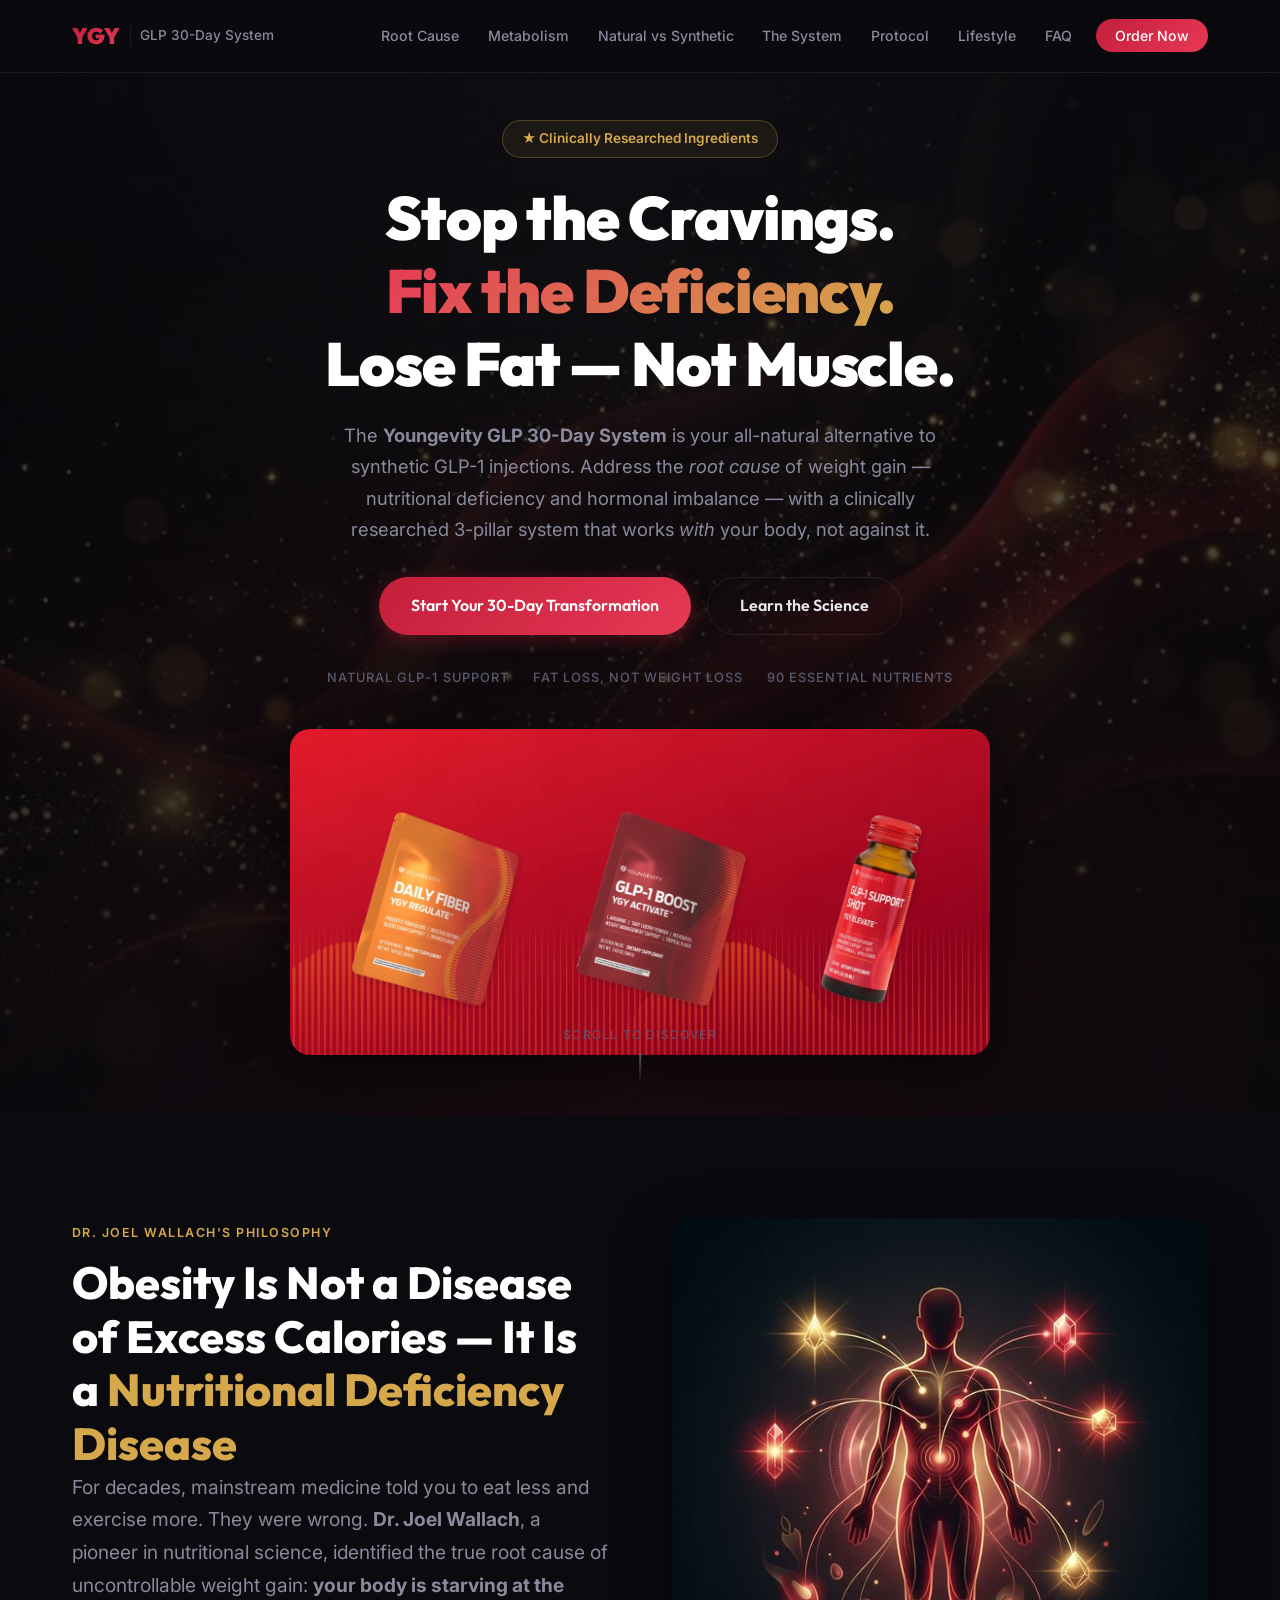
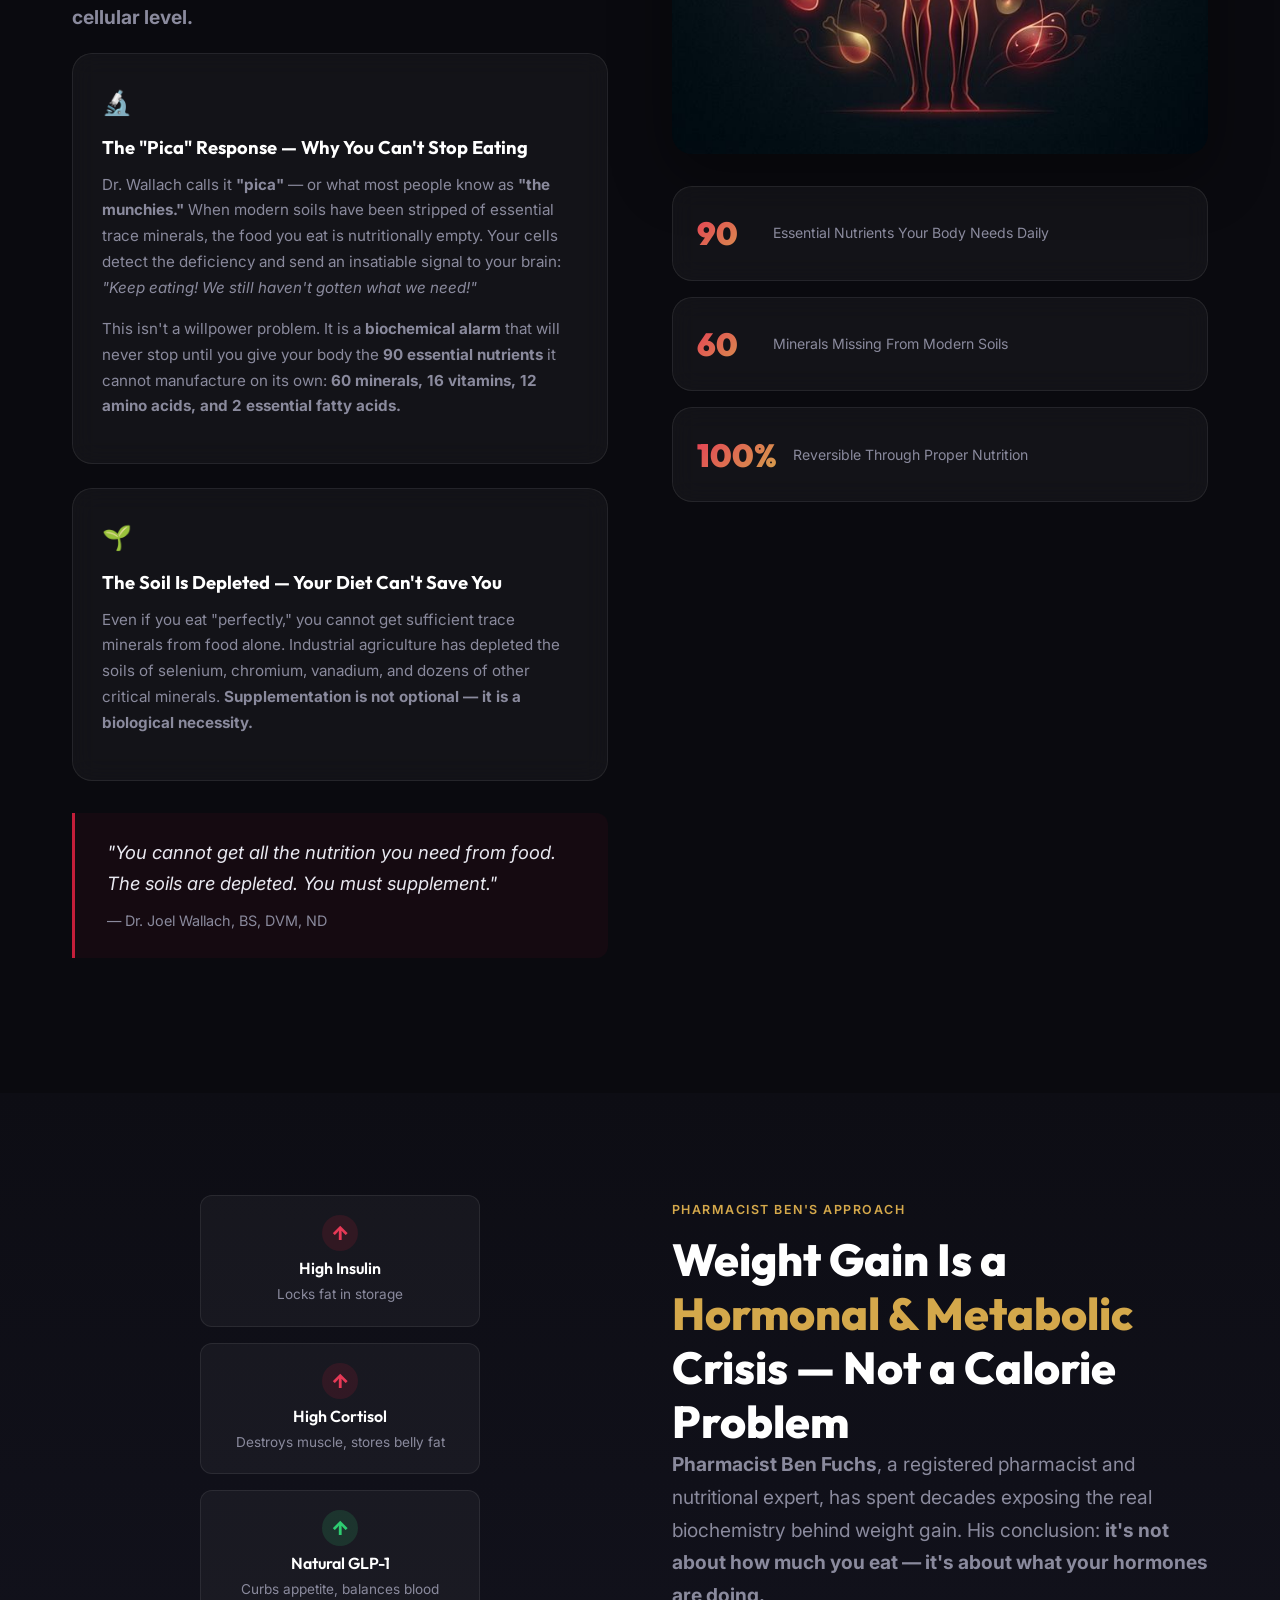
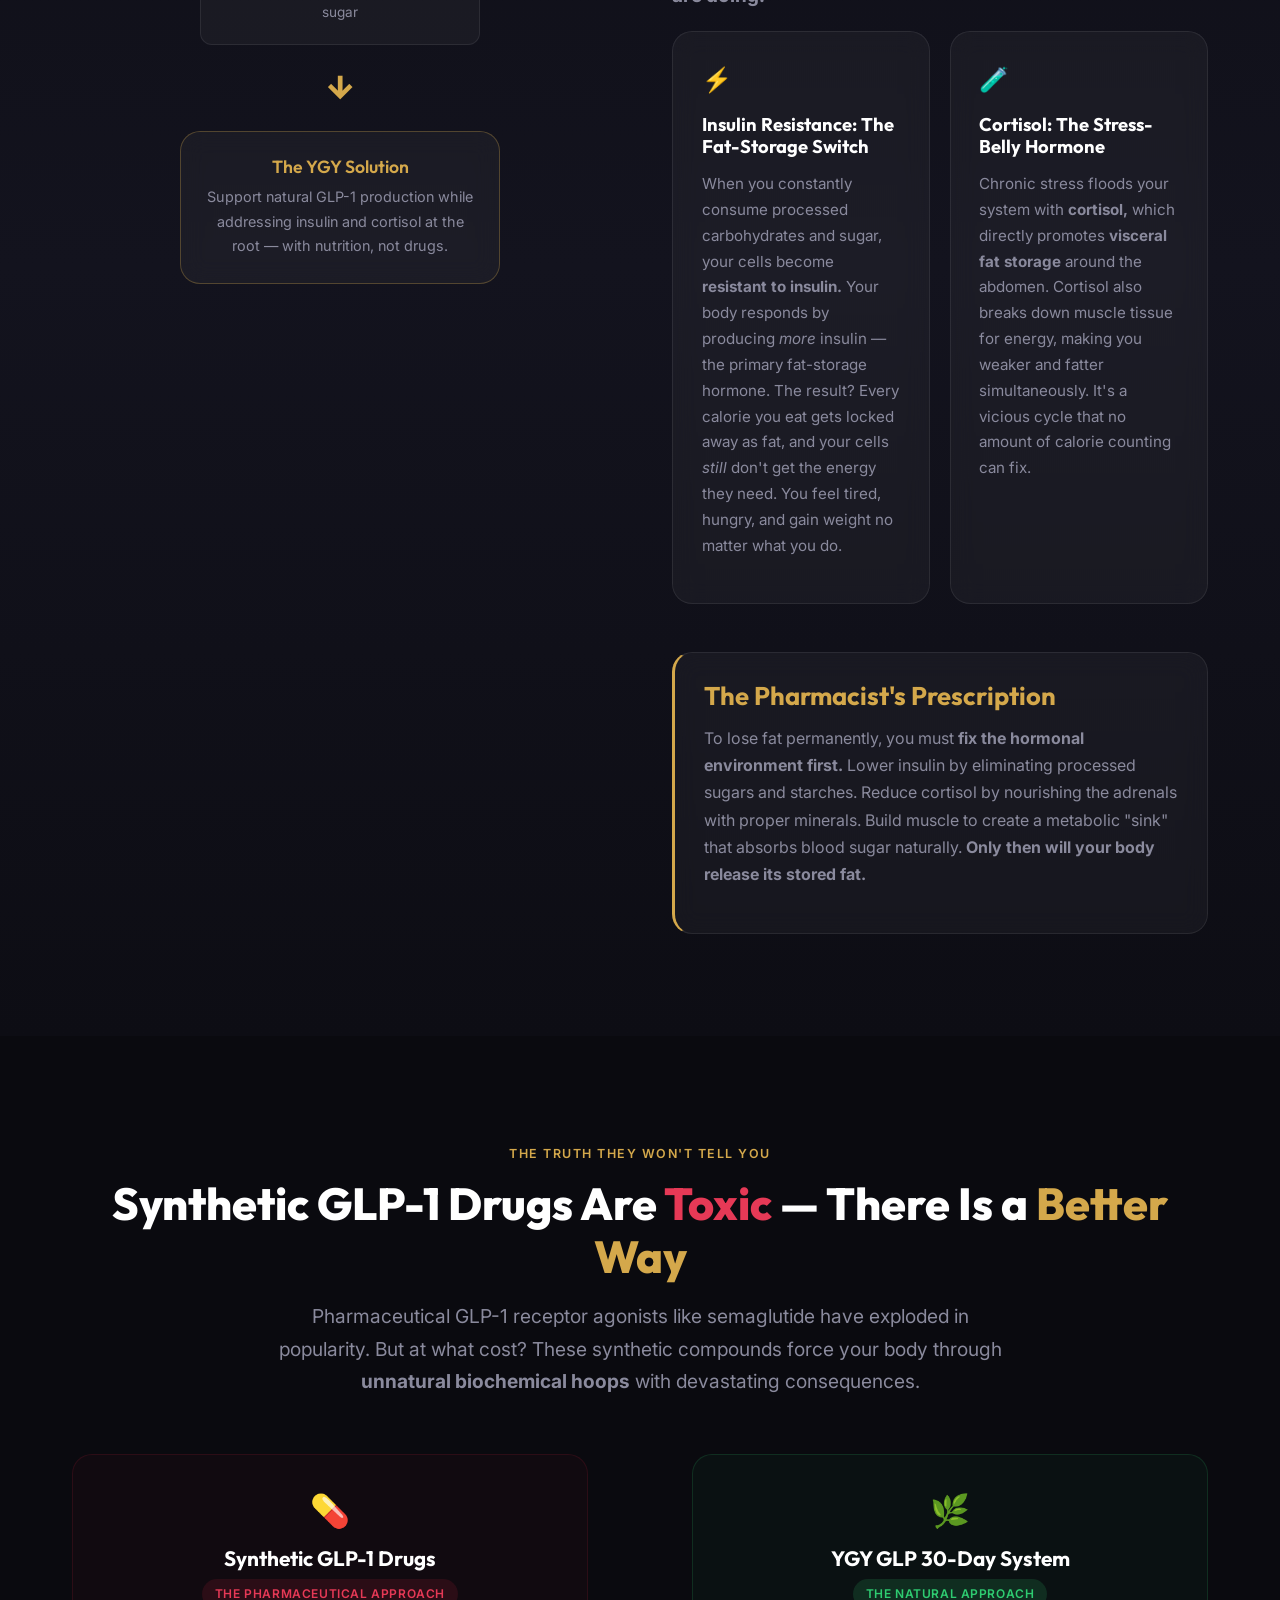
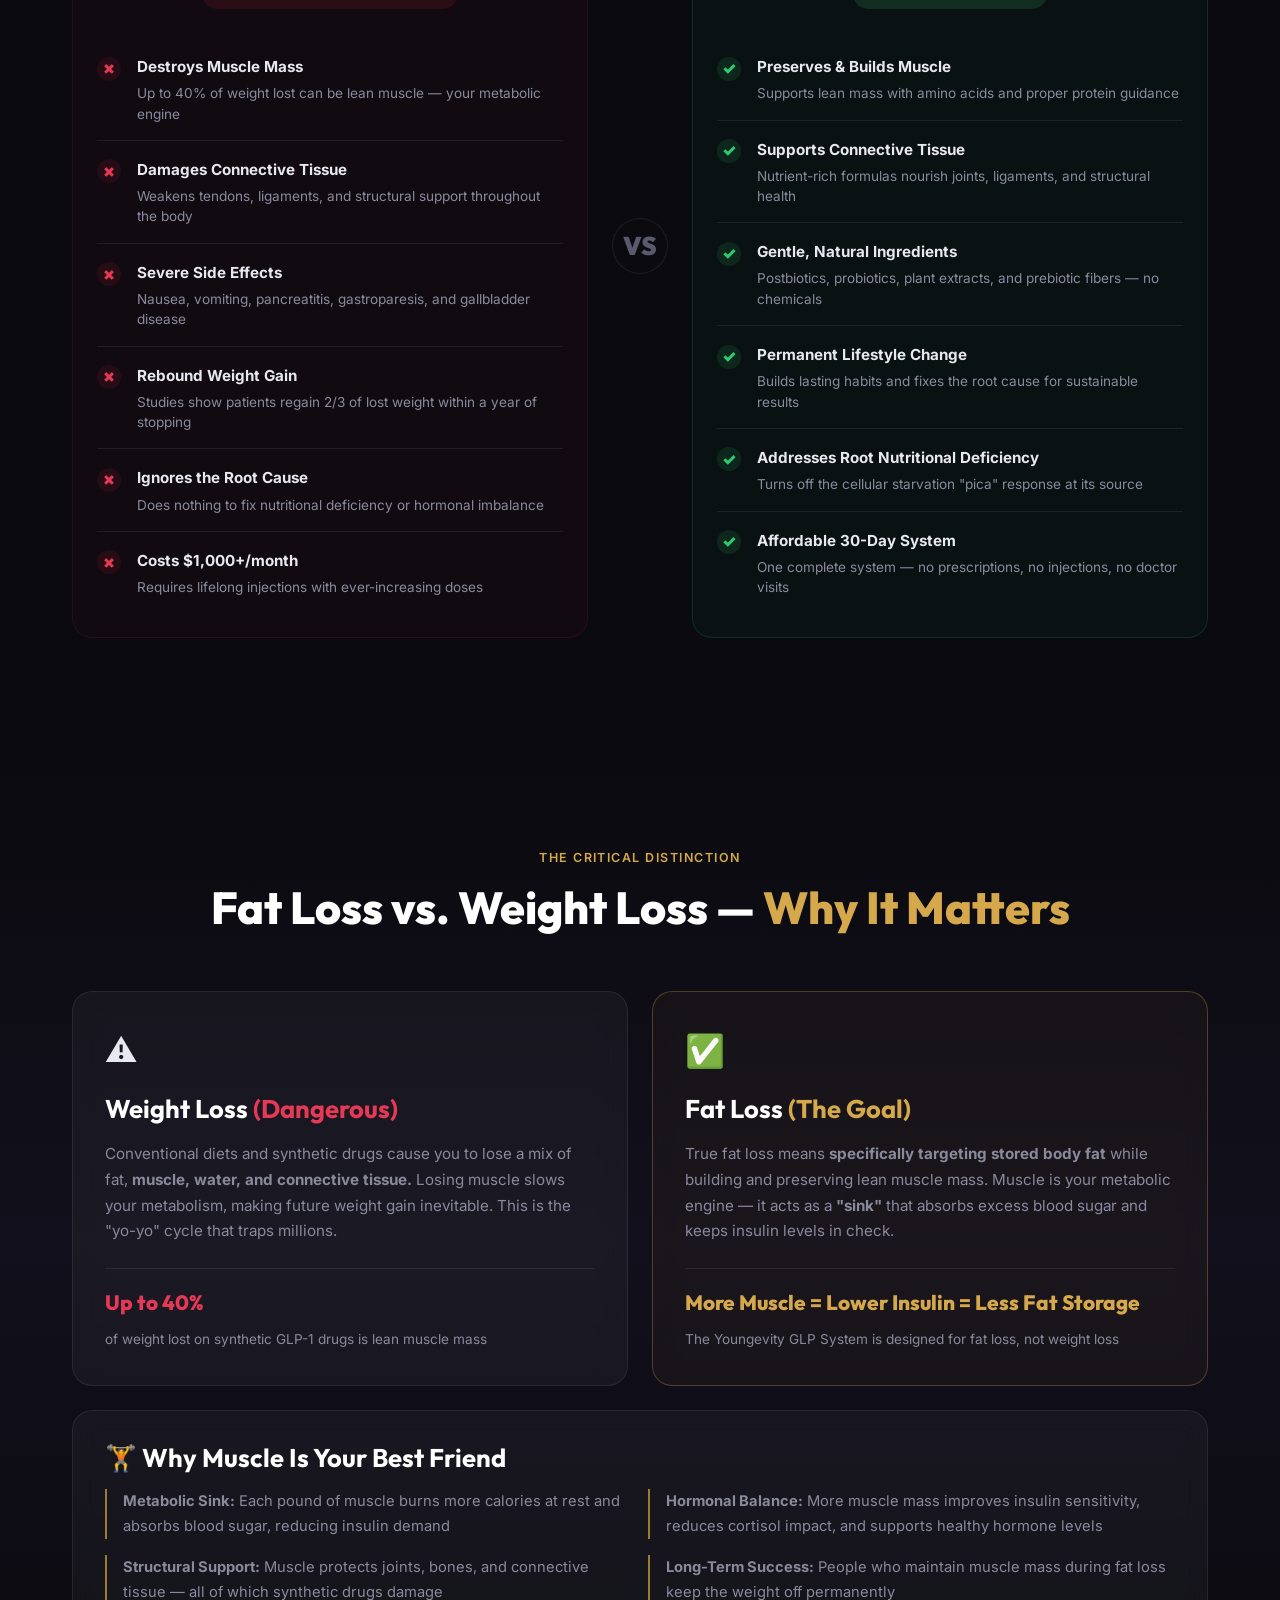
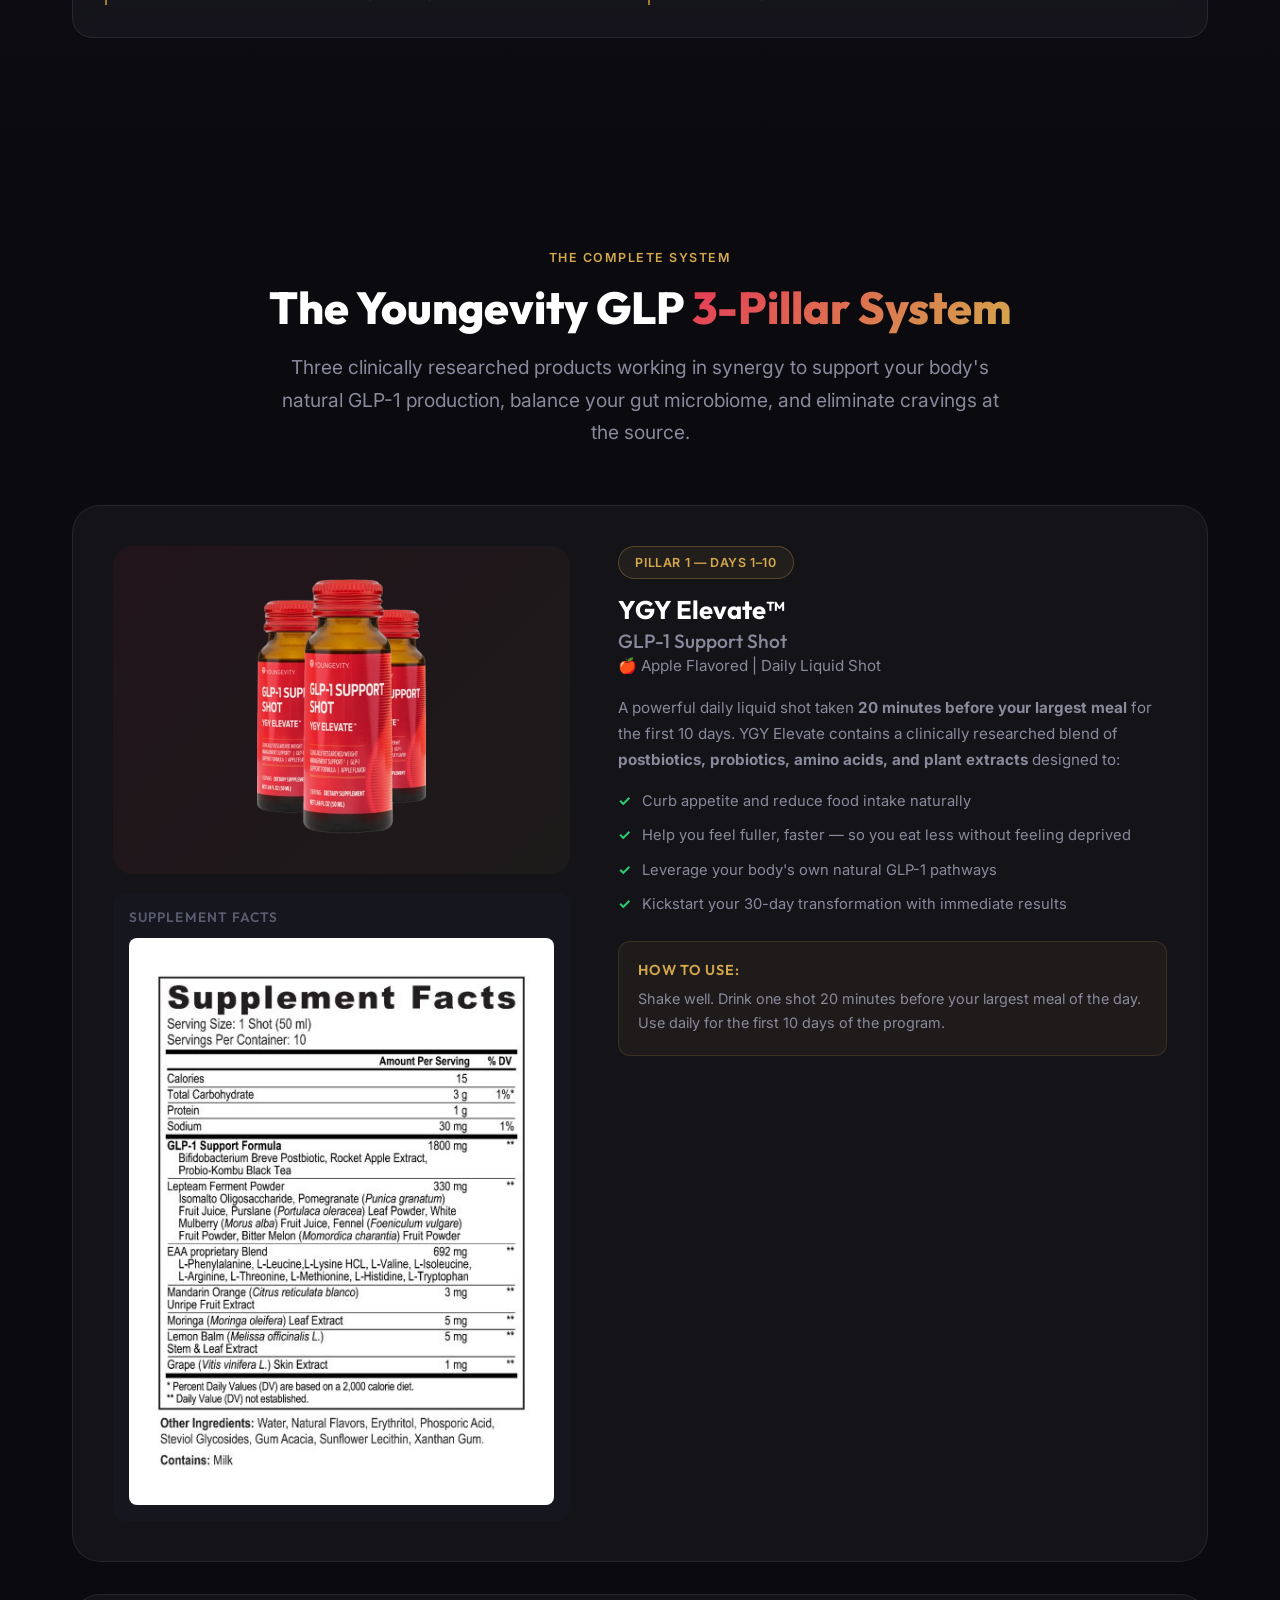
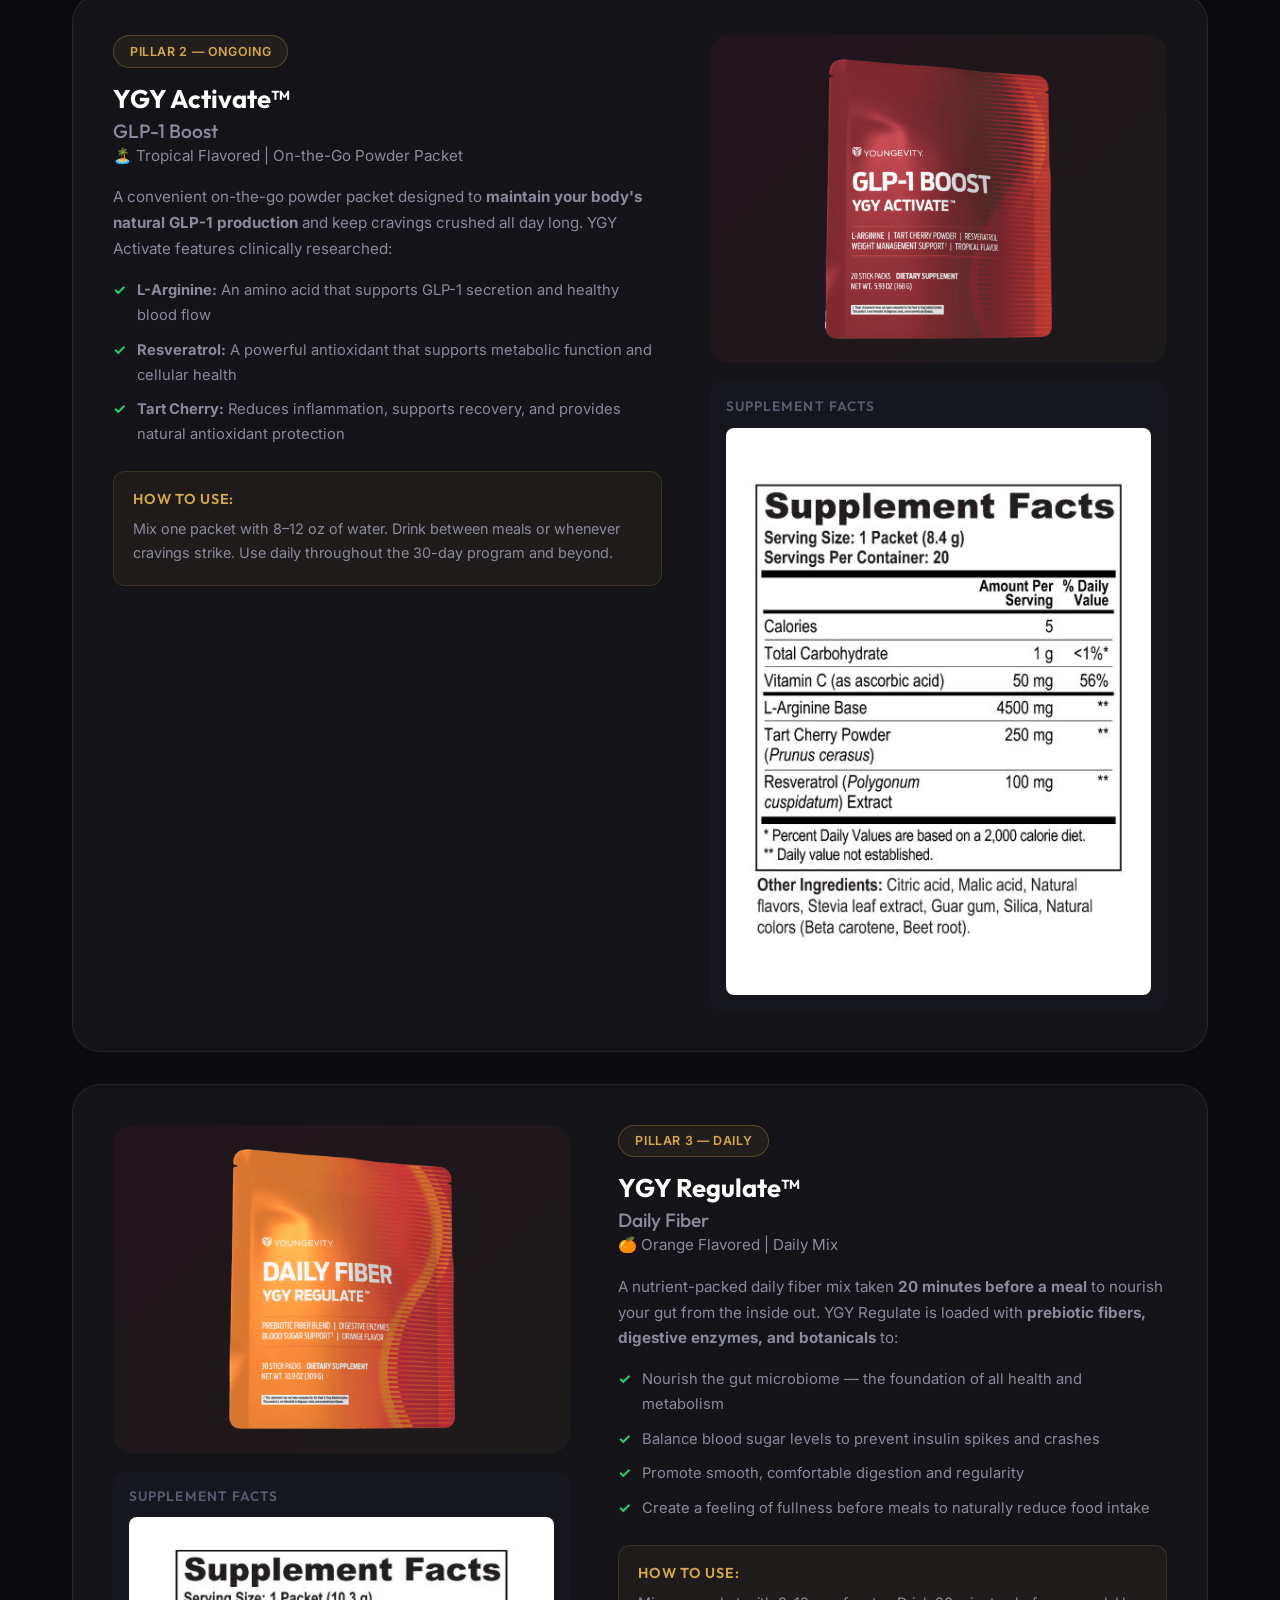
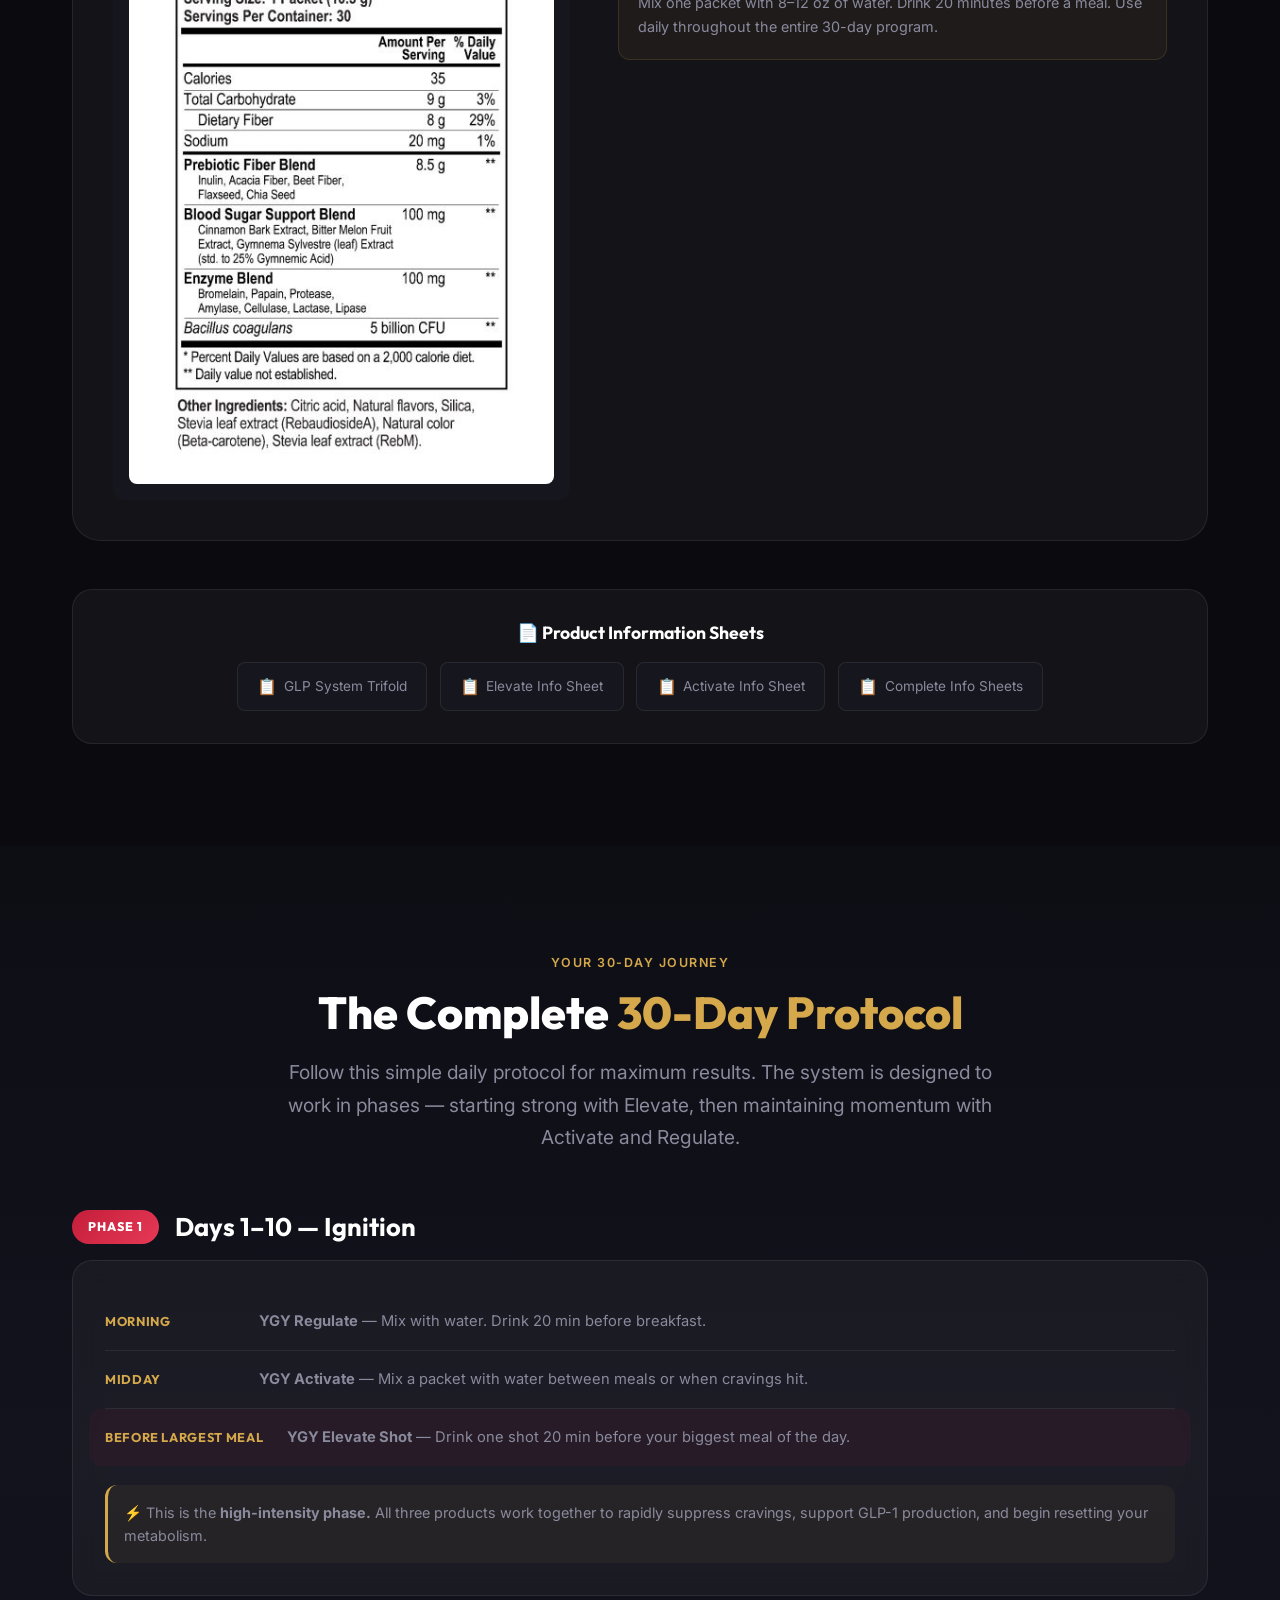
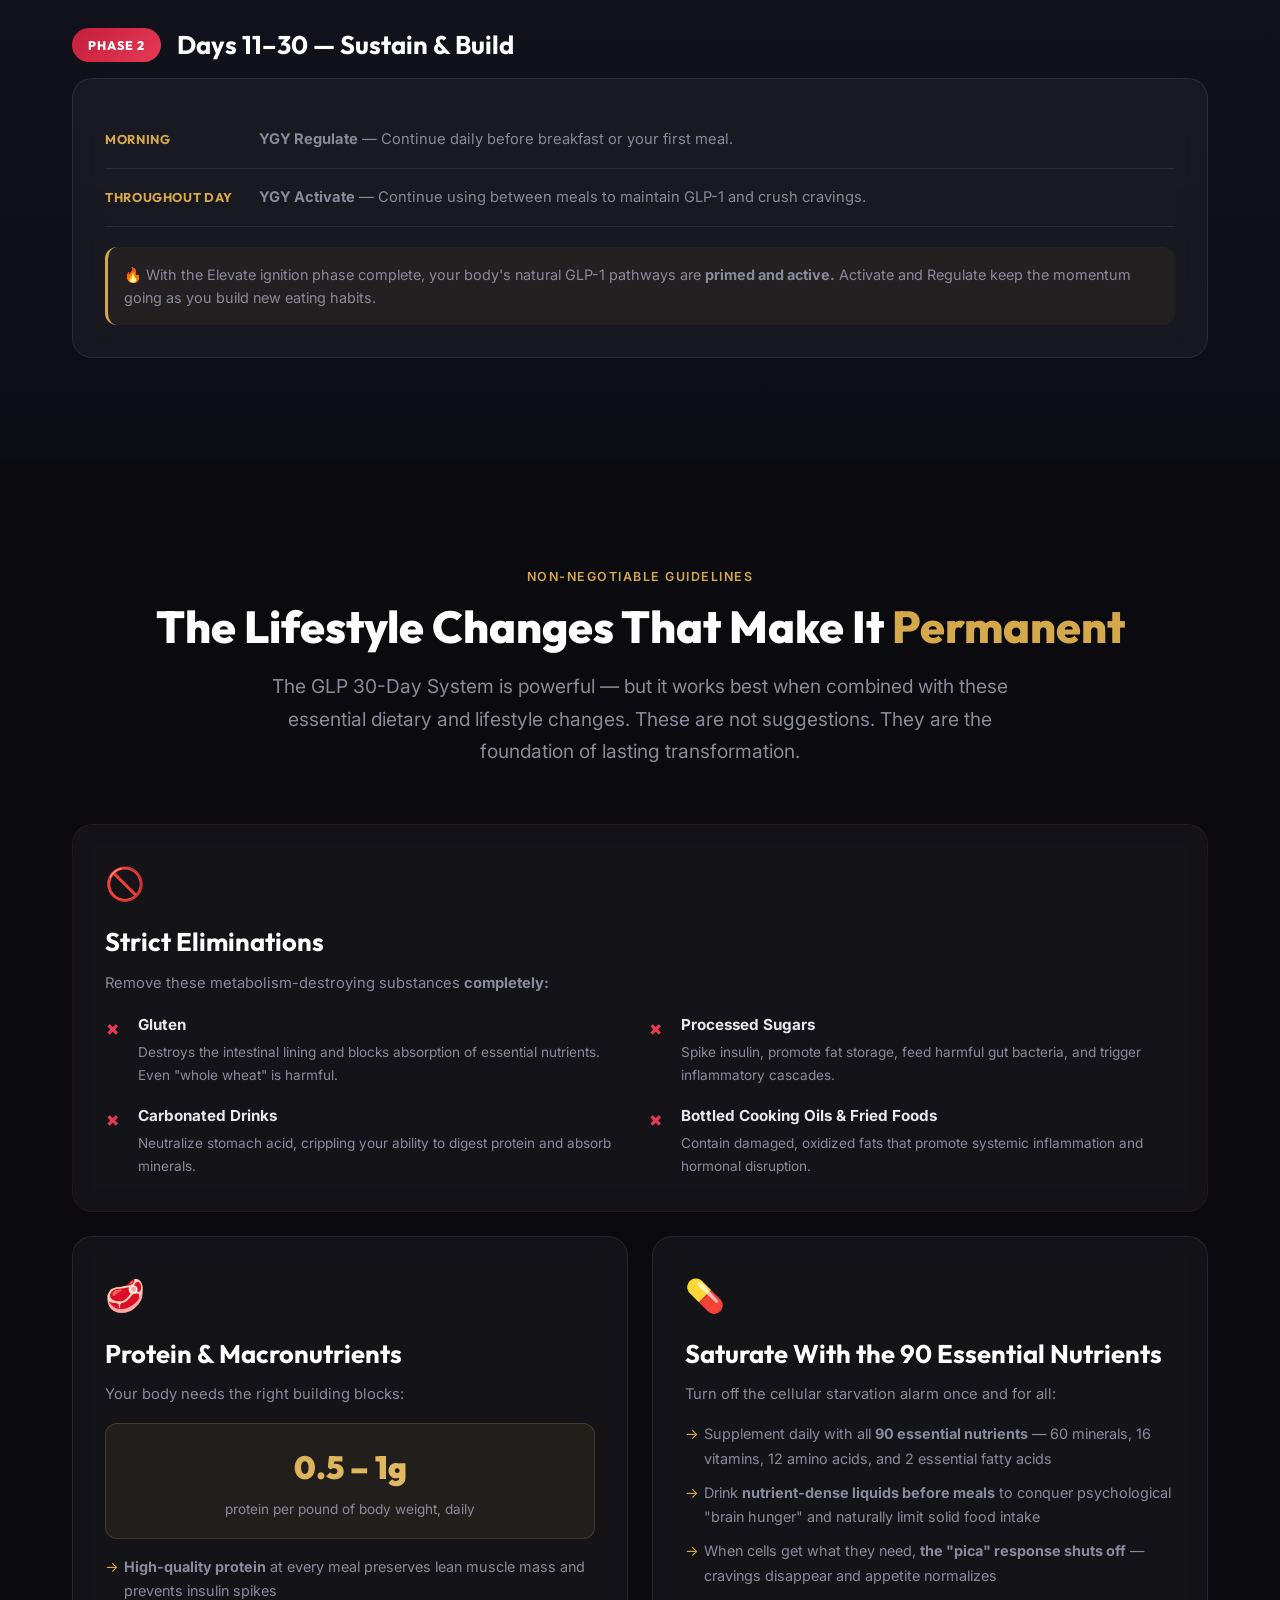
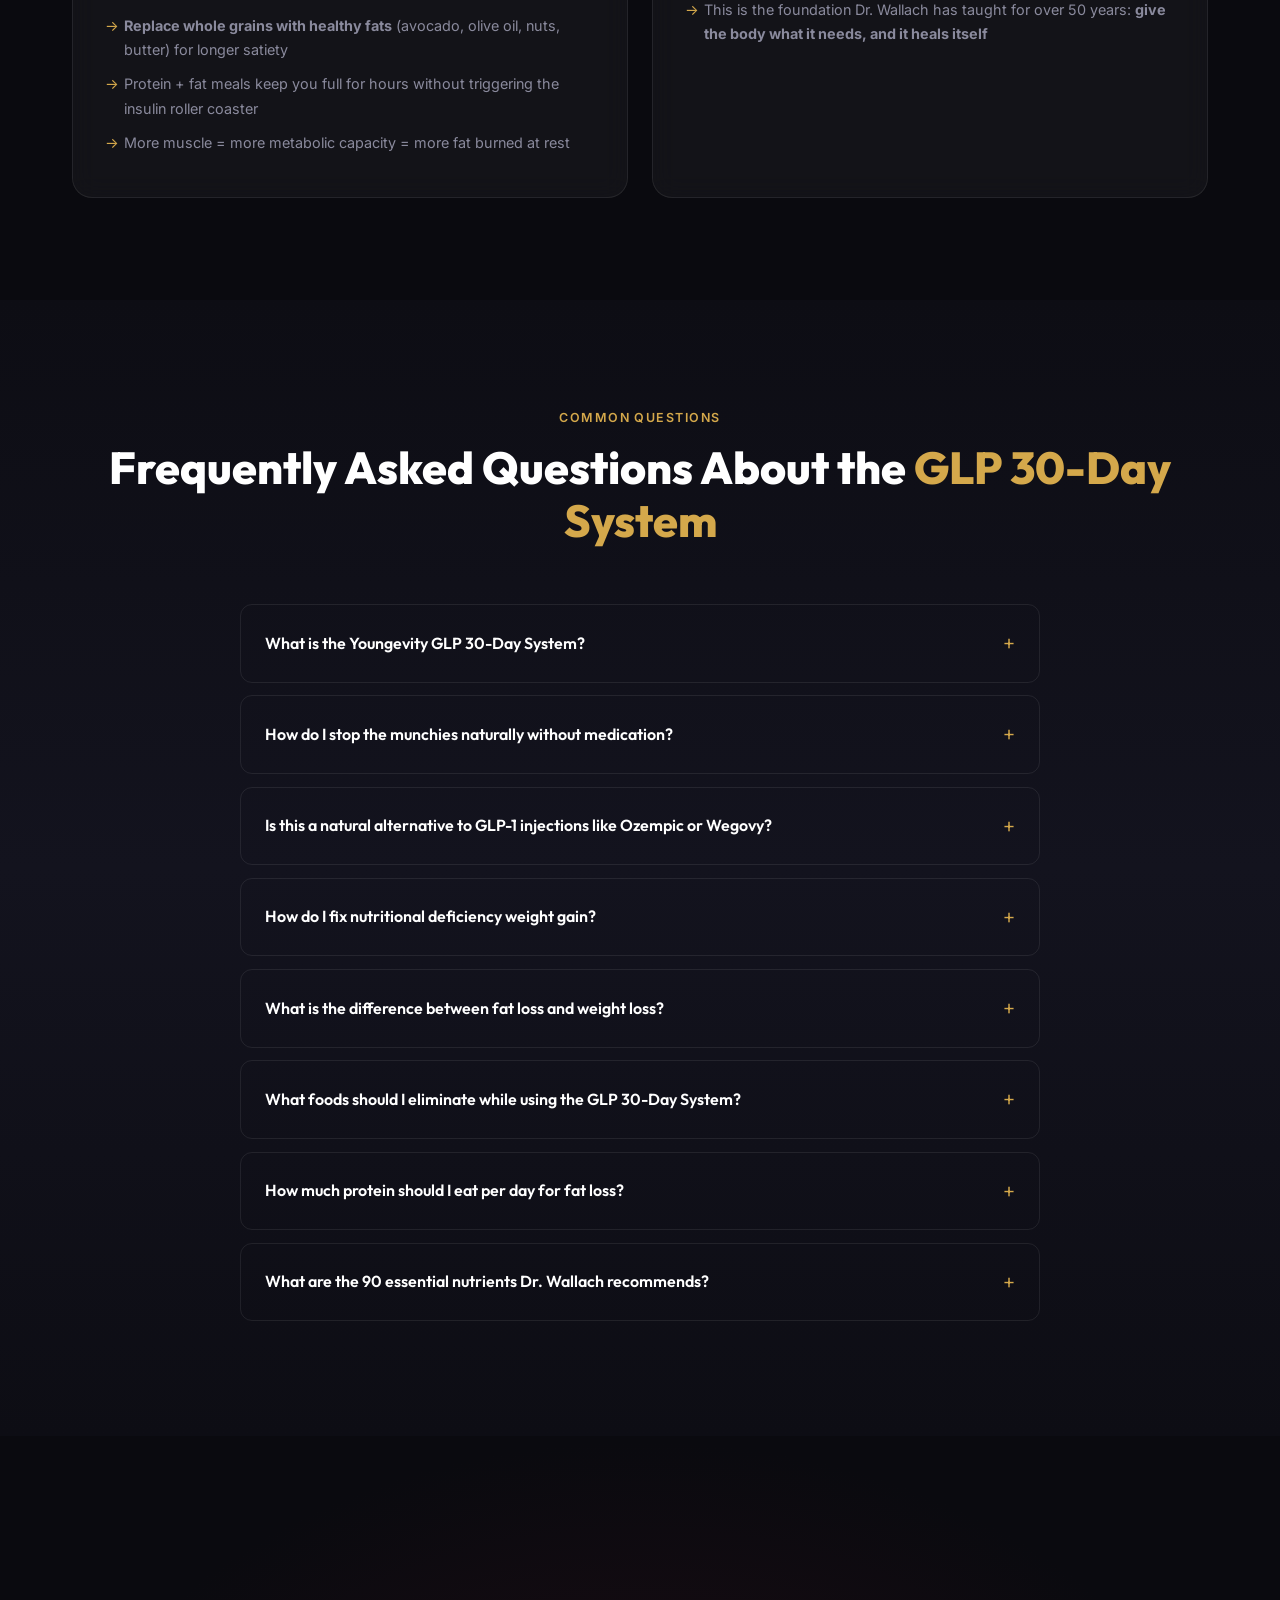
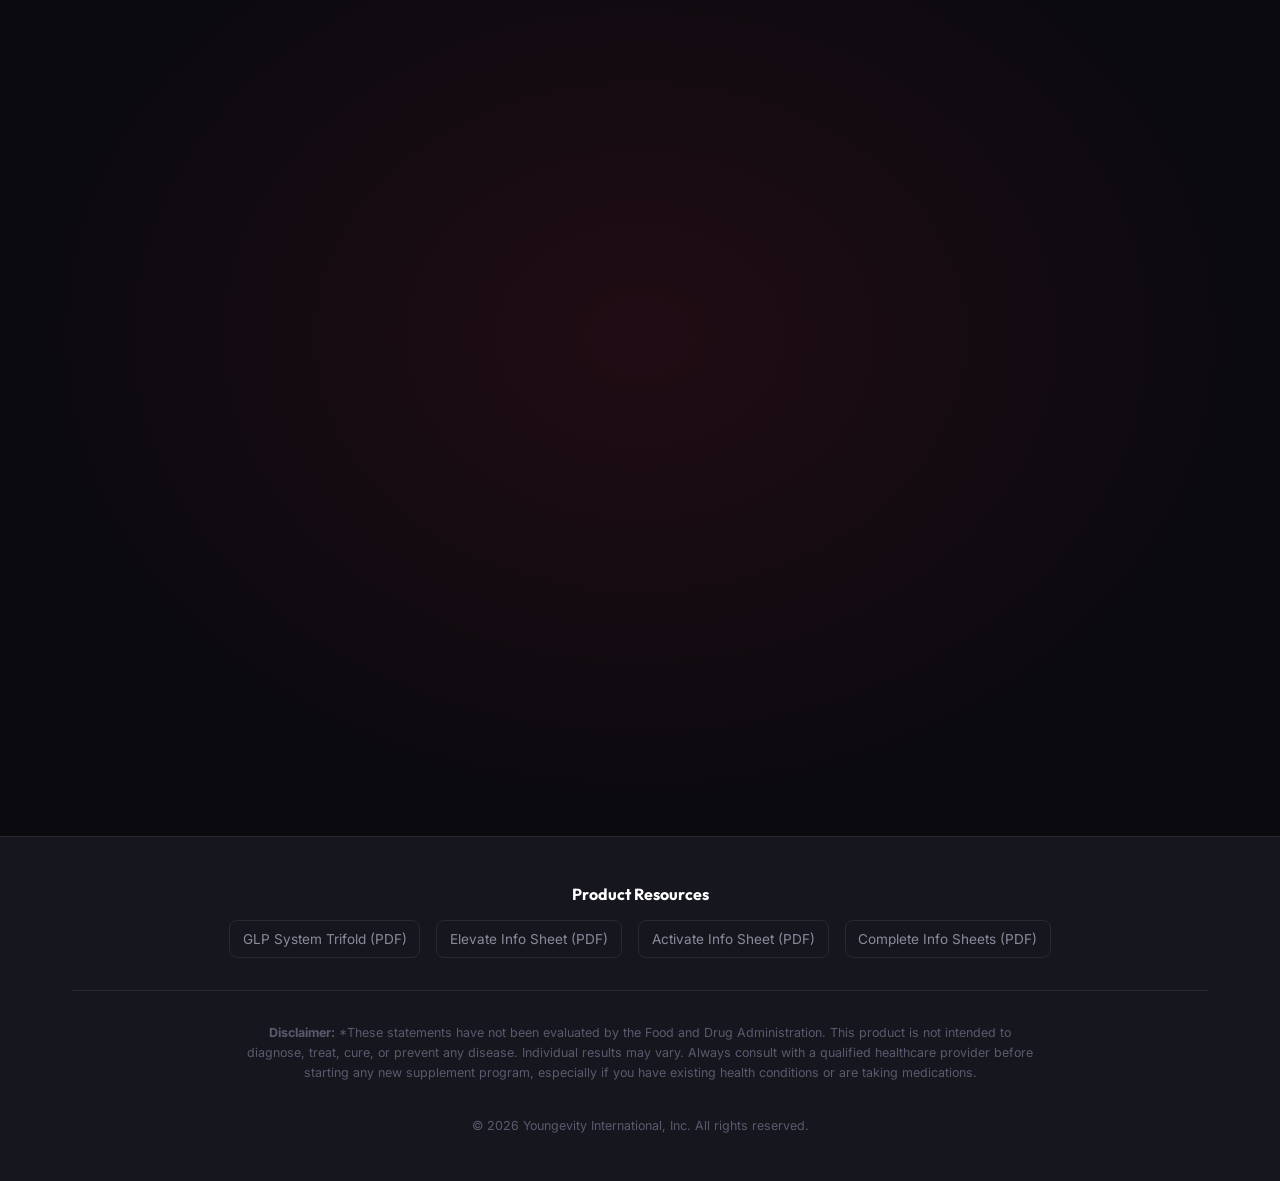
==== index.html @ bac2bcd9 "Initial commit: Youngevity GLP 30-Day System sales website" ====
<!DOCTYPE html>
<html lang="en">
<head>
    <meta charset="UTF-8">
    <meta name="viewport" content="width=device-width, initial-scale=1.0">
    <title>Youngevity GLP 30-Day System | Natural GLP-1 Support — Stop the Munchies, Burn Fat, Keep Muscle</title>
    <meta name="description" content="Discover the Youngevity GLP 30-Day System — a clinically researched, all-natural alternative to synthetic GLP-1 injections. Fix the root cause of weight gain: nutritional deficiency. Curb cravings, balance hormones, and lose fat while preserving lean muscle.">
    <meta name="keywords" content="natural GLP-1 support, natural alternative to GLP-1 injections, how to stop the munchies naturally, nutritional deficiency weight gain, Dr. Wallach 90 essential nutrients, insulin resistance weight loss, cortisol weight gain, fat loss vs weight loss, Youngevity GLP system, GLP-1 boost natural">
    <meta property="og:title" content="Youngevity GLP 30-Day System | Natural GLP-1 Weight Management">
    <meta property="og:description" content="Stop the cravings. Fix the deficiency. Lose fat—not muscle. The Youngevity GLP 30-Day System is your natural alternative to synthetic GLP-1 drugs.">
    <meta property="og:type" content="website">
    <meta property="og:image" content="87552f8a-69dd-4ed3-8258-8b17cbba2dc7.webp">
    <link rel="preconnect" href="https://fonts.googleapis.com">
    <link rel="preconnect" href="https://fonts.gstatic.com" crossorigin>
    <link href="https://fonts.googleapis.com/css2?family=Inter:wght@300;400;500;600;700&family=Outfit:wght@400;500;600;700;800;900&display=swap" rel="stylesheet">
    <link rel="stylesheet" href="style.css">

    <!-- FAQ Schema JSON-LD -->
    <script type="application/ld+json">
    {
      "@context": "https://schema.org",
      "@type": "FAQPage",
      "mainEntity": [
        {
          "@type": "Question",
          "name": "What is the Youngevity GLP 30-Day System?",
          "acceptedAnswer": {
            "@type": "Answer",
            "text": "The Youngevity GLP 30-Day System is a clinically researched, all-natural weight management program consisting of three products—YGY Elevate (GLP-1 Support Shot), YGY Activate (GLP-1 Boost), and YGY Regulate (Daily Fiber)—designed to leverage your body's own natural GLP-1 production. It addresses the root cause of weight gain: nutritional deficiency and hormonal imbalance."
          }
        },
        {
          "@type": "Question",
          "name": "How do I stop the munchies naturally without medication?",
          "acceptedAnswer": {
            "@type": "Answer",
            "text": "According to Dr. Joel Wallach, 'the munchies' are your body's desperate cry for missing essential trace minerals. When cells are starved of the 90 essential nutrients, they trigger insatiable cravings. The solution is to saturate your body with all 90 essential nutrients using clinically researched supplements like the Youngevity GLP 30-Day System, which combines postbiotics, amino acids, prebiotic fibers, and plant extracts to naturally curb appetite and eliminate the cellular starvation response."
          }
        },
        {
          "@type": "Question",
          "name": "Is this a natural alternative to GLP-1 injections like Ozempic or Wegovy?",
          "acceptedAnswer": {
            "@type": "Answer",
            "text": "Yes. The Youngevity GLP 30-Day System is designed to support your body's own natural GLP-1 production using clinically researched postbiotics, probiotics, amino acids like L-arginine, resveratrol, tart cherry, and prebiotic fibers—without the side effects associated with synthetic GLP-1 receptor agonist injections, which can destroy muscle mass and connective tissue."
          }
        },
        {
          "@type": "Question",
          "name": "How do I fix nutritional deficiency weight gain?",
          "acceptedAnswer": {
            "@type": "Answer",
            "text": "Nutritional deficiency weight gain occurs when modern soils lack essential trace minerals, causing cellular starvation and non-stop food cravings (pica). To fix it, you must: 1) Supplement with all 90 essential nutrients, 2) Eliminate gluten which blocks nutrient absorption, 3) Cut processed sugars and fried foods, 4) Consume 0.5–1g of protein per pound of body weight, and 5) Use a system like the Youngevity GLP 30-Day System to naturally support GLP-1 and gut health."
          }
        },
        {
          "@type": "Question",
          "name": "What is the difference between fat loss and weight loss?",
          "acceptedAnswer": {
            "@type": "Answer",
            "text": "Weight loss can include losing vital muscle mass, water, and connective tissue—especially with synthetic drugs. Fat loss means specifically targeting stored body fat while building and preserving lean muscle. Muscle acts as a metabolic 'sink' that absorbs excess blood sugar and keeps insulin levels in check. The Youngevity GLP 30-Day System, combined with adequate protein intake, is designed to promote true fat loss, not dangerous weight loss."
          }
        },
        {
          "@type": "Question",
          "name": "What foods should I eliminate while using the GLP 30-Day System?",
          "acceptedAnswer": {
            "@type": "Answer",
            "text": "For best results, completely eliminate: 1) Gluten—it destroys the intestinal lining and blocks nutrient absorption, 2) Processed sugars—they spike insulin and promote fat storage, 3) Carbonated drinks—they neutralize stomach acid needed for digestion, 4) Bottled cooking oils and fried foods—they contain damaged fats that promote inflammation. Replace grains with healthy fats for longer satiety."
          }
        },
        {
          "@type": "Question",
          "name": "How much protein should I eat per day for fat loss?",
          "acceptedAnswer": {
            "@type": "Answer",
            "text": "For optimal fat loss while preserving muscle, consume 0.5 to 1 gram of high-quality protein per pound of body weight daily. Protein prevents insulin spikes, supports lean muscle growth, and keeps you satiated longer. Muscle tissue acts as a 'sink' to absorb excess blood sugar and maintain healthy insulin levels."
          }
        },
        {
          "@type": "Question",
          "name": "What are the 90 essential nutrients Dr. Wallach recommends?",
          "acceptedAnswer": {
            "@type": "Answer",
            "text": "Dr. Joel Wallach identifies 90 essential nutrients the human body cannot manufacture on its own: 60 minerals, 16 vitamins, 12 amino acids, and 2 essential fatty acids. Modern agricultural soils have been depleted of these trace minerals, meaning even a 'healthy diet' cannot provide them. Supplementation is the only reliable way to get all 90 nutrients and turn off the body's starvation-driven cravings."
          }
        }
      ]
    }
    </script>

    <!-- Product Schema JSON-LD -->
    <script type="application/ld+json">
    {
      "@context": "https://schema.org",
      "@type": "Product",
      "name": "Youngevity GLP 30-Day System",
      "description": "A comprehensive 30-day natural weight management system featuring three clinically researched products that support your body's own GLP-1 production, curb appetite, balance blood sugar, and promote fat loss while preserving lean muscle.",
      "brand": {
        "@type": "Brand",
        "name": "Youngevity"
      },
      "category": "Health & Wellness > Weight Management",
      "image": "87552f8a-69dd-4ed3-8258-8b17cbba2dc7.webp"
    }
    </script>
</head>
<body>
    <!-- Navigation -->
    <nav class="main-nav" id="main-nav">
        <div class="nav-container">
            <a href="#hero" class="nav-logo">
                <span class="logo-ygy">YGY</span>
                <span class="logo-divider"></span>
                <span class="logo-text">GLP 30-Day System</span>
            </a>
            <button class="nav-toggle" id="nav-toggle" aria-label="Toggle navigation">
                <span></span><span></span><span></span>
            </button>
            <ul class="nav-links" id="nav-links">
                <li><a href="#root-cause">Root Cause</a></li>
                <li><a href="#metabolism">Metabolism</a></li>
                <li><a href="#natural-vs-synthetic">Natural vs Synthetic</a></li>
                <li><a href="#system">The System</a></li>
                <li><a href="#protocol">Protocol</a></li>
                <li><a href="#lifestyle">Lifestyle</a></li>
                <li><a href="#faq">FAQ</a></li>
                <li><a href="#order" class="nav-cta">Order Now</a></li>
            </ul>
        </div>
    </nav>

    <!-- Hero Section -->
    <header class="hero" id="hero">
        <div class="hero-bg">
            <img src="hero-background.png" alt="" class="hero-bg-img" loading="eager">
            <div class="hero-overlay"></div>
        </div>
        <div class="hero-content reveal">
            <div class="hero-badge">★ Clinically Researched Ingredients</div>
            <h1>Stop the Cravings.<br><span class="text-gradient">Fix the Deficiency.</span><br>Lose Fat — Not Muscle.</h1>
            <p class="hero-sub">The <strong>Youngevity GLP 30-Day System</strong> is your all-natural alternative to synthetic GLP-1 injections. Address the <em>root cause</em> of weight gain — nutritional deficiency and hormonal imbalance — with a clinically researched 3-pillar system that works <em>with</em> your body, not against it.</p>
            <div class="hero-ctas">
                <a href="#order" class="btn btn-primary btn-glow" id="hero-cta">Start Your 30-Day Transformation</a>
                <a href="#root-cause" class="btn btn-outline">Learn the Science</a>
            </div>
            <div class="hero-keywords">
                <span>Natural GLP-1 Support</span>
                <span>Fat Loss, Not Weight Loss</span>
                <span>90 Essential Nutrients</span>
            </div>
        </div>
        <div class="hero-product reveal">
            <img src="87552f8a-69dd-4ed3-8258-8b17cbba2dc7.webp" alt="Youngevity GLP 30-Day System — YGY Regulate Daily Fiber, YGY Activate GLP-1 Boost, and YGY Elevate GLP-1 Support Shot" width="700" height="300" loading="eager">
        </div>
        <div class="scroll-indicator">
            <span>Scroll to Discover</span>
            <div class="scroll-arrow"></div>
        </div>
    </header>

    <main>
        <!-- Section 1: The Root Cause — Dr. Wallach -->
        <section class="section section-dark" id="root-cause">
            <div class="container">
                <div class="section-grid">
                    <div class="section-content reveal">
                        <span class="section-label">Dr. Joel Wallach's Philosophy</span>
                        <h2>Obesity Is Not a Disease of Excess Calories — It Is a <span class="text-accent">Nutritional Deficiency Disease</span></h2>
                        <p class="lead">For decades, mainstream medicine told you to eat less and exercise more. They were wrong. <strong>Dr. Joel Wallach</strong>, a pioneer in nutritional science, identified the true root cause of uncontrollable weight gain: <strong>your body is starving at the cellular level.</strong></p>
                        <div class="philosophy-card glass-card">
                            <div class="philosophy-icon">🔬</div>
                            <h3>The "Pica" Response — Why You Can't Stop Eating</h3>
                            <p>Dr. Wallach calls it <strong>"pica"</strong> — or what most people know as <strong>"the munchies."</strong> When modern soils have been stripped of essential trace minerals, the food you eat is nutritionally empty. Your cells detect the deficiency and send an insatiable signal to your brain: <em>"Keep eating! We still haven't gotten what we need!"</em></p>
                            <p>This isn't a willpower problem. It is a <strong>biochemical alarm</strong> that will never stop until you give your body the <strong>90 essential nutrients</strong> it cannot manufacture on its own: <strong>60 minerals, 16 vitamins, 12 amino acids, and 2 essential fatty acids.</strong></p>
                        </div>
                        <div class="philosophy-card glass-card">
                            <div class="philosophy-icon">🌱</div>
                            <h3>The Soil Is Depleted — Your Diet Can't Save You</h3>
                            <p>Even if you eat "perfectly," you cannot get sufficient trace minerals from food alone. Industrial agriculture has depleted the soils of selenium, chromium, vanadium, and dozens of other critical minerals. <strong>Supplementation is not optional — it is a biological necessity.</strong></p>
                        </div>
                        <blockquote class="quote-block">
                            <p>"You cannot get all the nutrition you need from food. The soils are depleted. You must supplement."</p>
                            <cite>— Dr. Joel Wallach, BS, DVM, ND</cite>
                        </blockquote>
                    </div>
                    <div class="section-visual reveal">
                        <img src="nutrition-concept.png" alt="Nutritional deficiency concept — trace minerals flowing into the body" class="section-image float-animation" loading="lazy">
                        <div class="stat-cards">
                            <div class="stat-card glass-card">
                                <span class="stat-number">90</span>
                                <span class="stat-label">Essential Nutrients Your Body Needs Daily</span>
                            </div>
                            <div class="stat-card glass-card">
                                <span class="stat-number">60</span>
                                <span class="stat-label">Minerals Missing From Modern Soils</span>
                            </div>
                            <div class="stat-card glass-card">
                                <span class="stat-number">100%</span>
                                <span class="stat-label">Reversible Through Proper Nutrition</span>
                            </div>
                        </div>
                    </div>
                </div>
            </div>
        </section>

        <!-- Section 2: Metabolism & Hormones — Pharmacist Ben -->
        <section class="section section-gradient" id="metabolism">
            <div class="container">
                <div class="section-grid reverse">
                    <div class="section-content reveal">
                        <span class="section-label">Pharmacist Ben's Approach</span>
                        <h2>Weight Gain Is a <span class="text-accent">Hormonal & Metabolic</span> Crisis — Not a Calorie Problem</h2>
                        <p class="lead"><strong>Pharmacist Ben Fuchs</strong>, a registered pharmacist and nutritional expert, has spent decades exposing the real biochemistry behind weight gain. His conclusion: <strong>it's not about how much you eat — it's about what your hormones are doing.</strong></p>
                        <div class="two-col-cards">
                            <div class="philosophy-card glass-card">
                                <div class="philosophy-icon">⚡</div>
                                <h3>Insulin Resistance: The Fat-Storage Switch</h3>
                                <p>When you constantly consume processed carbohydrates and sugar, your cells become <strong>resistant to insulin.</strong> Your body responds by producing <em>more</em> insulin — the primary fat-storage hormone. The result? Every calorie you eat gets locked away as fat, and your cells <em>still</em> don't get the energy they need. You feel tired, hungry, and gain weight no matter what you do.</p>
                            </div>
                            <div class="philosophy-card glass-card">
                                <div class="philosophy-icon">🧪</div>
                                <h3>Cortisol: The Stress-Belly Hormone</h3>
                                <p>Chronic stress floods your system with <strong>cortisol,</strong> which directly promotes <strong>visceral fat storage</strong> around the abdomen. Cortisol also breaks down muscle tissue for energy, making you weaker and fatter simultaneously. It's a vicious cycle that no amount of calorie counting can fix.</p>
                            </div>
                        </div>
                        <div class="insight-box glass-card">
                            <h3>The Pharmacist's Prescription</h3>
                            <p>To lose fat permanently, you must <strong>fix the hormonal environment first.</strong> Lower insulin by eliminating processed sugars and starches. Reduce cortisol by nourishing the adrenals with proper minerals. Build muscle to create a metabolic "sink" that absorbs blood sugar naturally. <strong>Only then will your body release its stored fat.</strong></p>
                        </div>
                    </div>
                    <div class="section-visual reveal">
                        <div class="hormone-visual">
                            <div class="hormone-card">
                                <div class="hormone-icon danger">↑</div>
                                <h4>High Insulin</h4>
                                <p>Locks fat in storage</p>
                            </div>
                            <div class="hormone-card">
                                <div class="hormone-icon danger">↑</div>
                                <h4>High Cortisol</h4>
                                <p>Destroys muscle, stores belly fat</p>
                            </div>
                            <div class="hormone-card">
                                <div class="hormone-icon success">↑</div>
                                <h4>Natural GLP-1</h4>
                                <p>Curbs appetite, balances blood sugar</p>
                            </div>
                            <div class="hormone-arrow">↓</div>
                            <div class="hormone-result glass-card">
                                <h4>The YGY Solution</h4>
                                <p>Support natural GLP-1 production while addressing insulin and cortisol at the root — with nutrition, not drugs.</p>
                            </div>
                        </div>
                    </div>
                </div>
            </div>
        </section>

        <!-- Section 3: Synthetic vs. Natural -->
        <section class="section section-dark" id="natural-vs-synthetic">
            <div class="container">
                <div class="section-header reveal">
                    <span class="section-label">The Truth They Won't Tell You</span>
                    <h2>Synthetic GLP-1 Drugs Are <span class="text-danger">Toxic</span> — There Is a <span class="text-accent">Better Way</span></h2>
                    <p class="lead">Pharmaceutical GLP-1 receptor agonists like semaglutide have exploded in popularity. But at what cost? These synthetic compounds force your body through <strong>unnatural biochemical hoops</strong> with devastating consequences.</p>
                </div>
                <div class="comparison-table reveal">
                    <div class="comparison-col comparison-bad">
                        <div class="comparison-header">
                            <span class="comparison-icon">💊</span>
                            <h3>Synthetic GLP-1 Drugs</h3>
                            <span class="comparison-tag tag-danger">The Pharmaceutical Approach</span>
                        </div>
                        <ul class="comparison-list">
                            <li class="item-bad">
                                <span class="item-icon">✗</span>
                                <div>
                                    <strong>Destroys Muscle Mass</strong>
                                    <p>Up to 40% of weight lost can be lean muscle — your metabolic engine</p>
                                </div>
                            </li>
                            <li class="item-bad">
                                <span class="item-icon">✗</span>
                                <div>
                                    <strong>Damages Connective Tissue</strong>
                                    <p>Weakens tendons, ligaments, and structural support throughout the body</p>
                                </div>
                            </li>
                            <li class="item-bad">
                                <span class="item-icon">✗</span>
                                <div>
                                    <strong>Severe Side Effects</strong>
                                    <p>Nausea, vomiting, pancreatitis, gastroparesis, and gallbladder disease</p>
                                </div>
                            </li>
                            <li class="item-bad">
                                <span class="item-icon">✗</span>
                                <div>
                                    <strong>Rebound Weight Gain</strong>
                                    <p>Studies show patients regain 2/3 of lost weight within a year of stopping</p>
                                </div>
                            </li>
                            <li class="item-bad">
                                <span class="item-icon">✗</span>
                                <div>
                                    <strong>Ignores the Root Cause</strong>
                                    <p>Does nothing to fix nutritional deficiency or hormonal imbalance</p>
                                </div>
                            </li>
                            <li class="item-bad">
                                <span class="item-icon">✗</span>
                                <div>
                                    <strong>Costs $1,000+/month</strong>
                                    <p>Requires lifelong injections with ever-increasing doses</p>
                                </div>
                            </li>
                        </ul>
                    </div>
                    <div class="comparison-vs">
                        <span>VS</span>
                    </div>
                    <div class="comparison-col comparison-good">
                        <div class="comparison-header">
                            <span class="comparison-icon">🌿</span>
                            <h3>YGY GLP 30-Day System</h3>
                            <span class="comparison-tag tag-success">The Natural Approach</span>
                        </div>
                        <ul class="comparison-list">
                            <li class="item-good">
                                <span class="item-icon">✓</span>
                                <div>
                                    <strong>Preserves & Builds Muscle</strong>
                                    <p>Supports lean mass with amino acids and proper protein guidance</p>
                                </div>
                            </li>
                            <li class="item-good">
                                <span class="item-icon">✓</span>
                                <div>
                                    <strong>Supports Connective Tissue</strong>
                                    <p>Nutrient-rich formulas nourish joints, ligaments, and structural health</p>
                                </div>
                            </li>
                            <li class="item-good">
                                <span class="item-icon">✓</span>
                                <div>
                                    <strong>Gentle, Natural Ingredients</strong>
                                    <p>Postbiotics, probiotics, plant extracts, and prebiotic fibers — no chemicals</p>
                                </div>
                            </li>
                            <li class="item-good">
                                <span class="item-icon">✓</span>
                                <div>
                                    <strong>Permanent Lifestyle Change</strong>
                                    <p>Builds lasting habits and fixes the root cause for sustainable results</p>
                                </div>
                            </li>
                            <li class="item-good">
                                <span class="item-icon">✓</span>
                                <div>
                                    <strong>Addresses Root Nutritional Deficiency</strong>
                                    <p>Turns off the cellular starvation "pica" response at its source</p>
                                </div>
                            </li>
                            <li class="item-good">
                                <span class="item-icon">✓</span>
                                <div>
                                    <strong>Affordable 30-Day System</strong>
                                    <p>One complete system — no prescriptions, no injections, no doctor visits</p>
                                </div>
                            </li>
                        </ul>
                    </div>
                </div>
            </div>
        </section>

        <!-- Section 4: Fat Loss vs Weight Loss -->
        <section class="section section-highlight" id="fat-vs-weight">
            <div class="container">
                <div class="section-header reveal">
                    <span class="section-label">The Critical Distinction</span>
                    <h2>Fat Loss vs. Weight Loss — <span class="text-accent">Why It Matters</span></h2>
                </div>
                <div class="fat-loss-grid reveal">
                    <div class="fat-loss-card glass-card">
                        <div class="fl-icon fl-bad">⚠️</div>
                        <h3>Weight Loss <span class="text-danger">(Dangerous)</span></h3>
                        <p>Conventional diets and synthetic drugs cause you to lose a mix of fat, <strong>muscle, water, and connective tissue.</strong> Losing muscle slows your metabolism, making future weight gain inevitable. This is the "yo-yo" cycle that traps millions.</p>
                        <div class="fl-stat">
                            <span class="fl-stat-number text-danger">Up to 40%</span>
                            <span class="fl-stat-label">of weight lost on synthetic GLP-1 drugs is lean muscle mass</span>
                        </div>
                    </div>
                    <div class="fat-loss-card glass-card featured">
                        <div class="fl-icon fl-good">✅</div>
                        <h3>Fat Loss <span class="text-accent">(The Goal)</span></h3>
                        <p>True fat loss means <strong>specifically targeting stored body fat</strong> while building and preserving lean muscle mass. Muscle is your metabolic engine — it acts as a <strong>"sink"</strong> that absorbs excess blood sugar and keeps insulin levels in check.</p>
                        <div class="fl-stat">
                            <span class="fl-stat-number text-accent">More Muscle = Lower Insulin = Less Fat Storage</span>
                            <span class="fl-stat-label">The Youngevity GLP System is designed for fat loss, not weight loss</span>
                        </div>
                    </div>
                    <div class="muscle-info glass-card">
                        <h3>🏋️ Why Muscle Is Your Best Friend</h3>
                        <ul>
                            <li><strong>Metabolic Sink:</strong> Each pound of muscle burns more calories at rest and absorbs blood sugar, reducing insulin demand</li>
                            <li><strong>Hormonal Balance:</strong> More muscle mass improves insulin sensitivity, reduces cortisol impact, and supports healthy hormone levels</li>
                            <li><strong>Structural Support:</strong> Muscle protects joints, bones, and connective tissue — all of which synthetic drugs damage</li>
                            <li><strong>Long-Term Success:</strong> People who maintain muscle mass during fat loss keep the weight off permanently</li>
                        </ul>
                    </div>
                </div>
            </div>
        </section>

        <!-- Section 5: The 3-Pillar System -->
        <section class="section section-dark" id="system">
            <div class="container">
                <div class="section-header reveal">
                    <span class="section-label">The Complete System</span>
                    <h2>The Youngevity GLP <span class="text-gradient">3-Pillar System</span></h2>
                    <p class="lead">Three clinically researched products working in synergy to support your body's natural GLP-1 production, balance your gut microbiome, and eliminate cravings at the source.</p>
                </div>

                <!-- Product 1: Elevate -->
                <div class="product-card reveal" id="elevate">
                    <div class="product-images">
                        <div class="product-hero-img">
                            <img src="62487b8d-e958-43af-8615-ac104e8ce947.webp" alt="YGY Elevate GLP-1 Support Shot — Apple Flavored Liquid Shots" loading="lazy">
                        </div>
                        <div class="product-supp-facts">
                            <h4>Supplement Facts</h4>
                            <img src="ygy-elevate-glp1-shot_suppfacts_0725_2.jpg" alt="YGY Elevate Supplement Facts — Postbiotics, Probiotics, Amino Acids, Plant Extracts" loading="lazy">
                        </div>
                    </div>
                    <div class="product-info">
                        <div class="product-badge">Pillar 1 — Days 1–10</div>
                        <h3>YGY Elevate™ <span class="product-subtitle">GLP-1 Support Shot</span></h3>
                        <p class="product-flavor">🍎 Apple Flavored | Daily Liquid Shot</p>
                        <p class="product-desc">A powerful daily liquid shot taken <strong>20 minutes before your largest meal</strong> for the first 10 days. YGY Elevate contains a clinically researched blend of <strong>postbiotics, probiotics, amino acids, and plant extracts</strong> designed to:</p>
                        <ul class="product-benefits">
                            <li>Curb appetite and reduce food intake naturally</li>
                            <li>Help you feel fuller, faster — so you eat less without feeling deprived</li>
                            <li>Leverage your body's own natural GLP-1 pathways</li>
                            <li>Kickstart your 30-day transformation with immediate results</li>
                        </ul>
                        <div class="product-usage">
                            <h4>How to Use:</h4>
                            <p>Shake well. Drink one shot 20 minutes before your largest meal of the day. Use daily for the first 10 days of the program.</p>
                        </div>
                    </div>
                </div>

                <!-- Product 2: Activate -->
                <div class="product-card reverse reveal" id="activate">
                    <div class="product-images">
                        <div class="product-hero-img">
                            <img src="Render_Mockup_1920_1920_2025-07-14.webp" alt="YGY Activate GLP-1 Boost — Tropical Flavored Powder Packets" loading="lazy">
                        </div>
                        <div class="product-supp-facts">
                            <h4>Supplement Facts</h4>
                            <img src="ygy-activate-glp1_suppfacts_0625_2.jpg" alt="YGY Activate Supplement Facts — L-Arginine, Resveratrol, Tart Cherry" loading="lazy">
                        </div>
                    </div>
                    <div class="product-info">
                        <div class="product-badge">Pillar 2 — Ongoing</div>
                        <h3>YGY Activate™ <span class="product-subtitle">GLP-1 Boost</span></h3>
                        <p class="product-flavor">🏝️ Tropical Flavored | On-the-Go Powder Packet</p>
                        <p class="product-desc">A convenient on-the-go powder packet designed to <strong>maintain your body's natural GLP-1 production</strong> and keep cravings crushed all day long. YGY Activate features clinically researched:</p>
                        <ul class="product-benefits">
                            <li><strong>L-Arginine:</strong> An amino acid that supports GLP-1 secretion and healthy blood flow</li>
                            <li><strong>Resveratrol:</strong> A powerful antioxidant that supports metabolic function and cellular health</li>
                            <li><strong>Tart Cherry:</strong> Reduces inflammation, supports recovery, and provides natural antioxidant protection</li>
                        </ul>
                        <div class="product-usage">
                            <h4>How to Use:</h4>
                            <p>Mix one packet with 8–12 oz of water. Drink between meals or whenever cravings strike. Use daily throughout the 30-day program and beyond.</p>
                        </div>
                    </div>
                </div>

                <!-- Product 3: Regulate -->
                <div class="product-card reveal" id="regulate">
                    <div class="product-images">
                        <div class="product-hero-img">
                            <img src="Render_Mockup_1920_1920_2025-07-14-2.webp" alt="YGY Regulate Daily Fiber — Orange Flavored Prebiotic Mix" loading="lazy">
                        </div>
                        <div class="product-supp-facts">
                            <h4>Supplement Facts</h4>
                            <img src="ygy-regulate-glp1_suppfacts_0725_2.jpg" alt="YGY Regulate Supplement Facts — Prebiotic Fibers, Digestive Enzymes, Botanicals" loading="lazy">
                        </div>
                    </div>
                    <div class="product-info">
                        <div class="product-badge">Pillar 3 — Daily</div>
                        <h3>YGY Regulate™ <span class="product-subtitle">Daily Fiber</span></h3>
                        <p class="product-flavor">🍊 Orange Flavored | Daily Mix</p>
                        <p class="product-desc">A nutrient-packed daily fiber mix taken <strong>20 minutes before a meal</strong> to nourish your gut from the inside out. YGY Regulate is loaded with <strong>prebiotic fibers, digestive enzymes, and botanicals</strong> to:</p>
                        <ul class="product-benefits">
                            <li>Nourish the gut microbiome — the foundation of all health and metabolism</li>
                            <li>Balance blood sugar levels to prevent insulin spikes and crashes</li>
                            <li>Promote smooth, comfortable digestion and regularity</li>
                            <li>Create a feeling of fullness before meals to naturally reduce food intake</li>
                        </ul>
                        <div class="product-usage">
                            <h4>How to Use:</h4>
                            <p>Mix one packet with 8–12 oz of water. Drink 20 minutes before a meal. Use daily throughout the entire 30-day program.</p>
                        </div>
                    </div>
                </div>

                <!-- PDF Resources -->
                <div class="resources-bar reveal">
                    <h3>📄 Product Information Sheets</h3>
                    <div class="resource-links">
                        <a href="https://rootnotfruit.youngevity.com/media/catalog/product/attachment/GLP_Trifold-0925-2-DIGITAL.pdf" target="_blank" rel="noopener" class="resource-link">
                            <span class="resource-icon">📋</span>
                            <span>GLP System Trifold</span>
                        </a>
                        <a href="https://rootnotfruit.youngevity.com/media/catalog/product/attachment/GLP_Elevate_Info_Sheet.pdf" target="_blank" rel="noopener" class="resource-link">
                            <span class="resource-icon">📋</span>
                            <span>Elevate Info Sheet</span>
                        </a>
                        <a href="https://rootnotfruit.youngevity.com/media/catalog/product/attachment/GLP_Activate_Info_Sheet.pdf" target="_blank" rel="noopener" class="resource-link">
                            <span class="resource-icon">📋</span>
                            <span>Activate Info Sheet</span>
                        </a>
                        <a href="https://rootnotfruit.youngevity.com/media/catalog/product/attachment/GLP_Info_Sheets.pdf" target="_blank" rel="noopener" class="resource-link">
                            <span class="resource-icon">📋</span>
                            <span>Complete Info Sheets</span>
                        </a>
                    </div>
                </div>
            </div>
        </section>

        <!-- Section 6: 30-Day Protocol -->
        <section class="section section-gradient" id="protocol">
            <div class="container">
                <div class="section-header reveal">
                    <span class="section-label">Your 30-Day Journey</span>
                    <h2>The Complete <span class="text-accent">30-Day Protocol</span></h2>
                    <p class="lead">Follow this simple daily protocol for maximum results. The system is designed to work in phases — starting strong with Elevate, then maintaining momentum with Activate and Regulate.</p>
                </div>
                <div class="protocol-timeline reveal">
                    <div class="protocol-phase phase-1">
                        <div class="phase-header">
                            <span class="phase-number">Phase 1</span>
                            <h3>Days 1–10 — Ignition</h3>
                        </div>
                        <div class="phase-body glass-card">
                            <div class="phase-step">
                                <span class="step-time">Morning</span>
                                <p><strong>YGY Regulate</strong> — Mix with water. Drink 20 min before breakfast.</p>
                            </div>
                            <div class="phase-step">
                                <span class="step-time">Midday</span>
                                <p><strong>YGY Activate</strong> — Mix a packet with water between meals or when cravings hit.</p>
                            </div>
                            <div class="phase-step highlighted">
                                <span class="step-time">Before Largest Meal</span>
                                <p><strong>YGY Elevate Shot</strong> — Drink one shot 20 min before your biggest meal of the day.</p>
                            </div>
                            <div class="phase-note">
                                ⚡ This is the <strong>high-intensity phase.</strong> All three products work together to rapidly suppress cravings, support GLP-1 production, and begin resetting your metabolism.
                            </div>
                        </div>
                    </div>
                    <div class="protocol-phase phase-2">
                        <div class="phase-header">
                            <span class="phase-number">Phase 2</span>
                            <h3>Days 11–30 — Sustain & Build</h3>
                        </div>
                        <div class="phase-body glass-card">
                            <div class="phase-step">
                                <span class="step-time">Morning</span>
                                <p><strong>YGY Regulate</strong> — Continue daily before breakfast or your first meal.</p>
                            </div>
                            <div class="phase-step">
                                <span class="step-time">Throughout Day</span>
                                <p><strong>YGY Activate</strong> — Continue using between meals to maintain GLP-1 and crush cravings.</p>
                            </div>
                            <div class="phase-note">
                                🔥 With the Elevate ignition phase complete, your body's natural GLP-1 pathways are <strong>primed and active.</strong> Activate and Regulate keep the momentum going as you build new eating habits.
                            </div>
                        </div>
                    </div>
                </div>
            </div>
        </section>

        <!-- Section 7: Lifestyle & Dietary Guidelines -->
        <section class="section section-dark" id="lifestyle">
            <div class="container">
                <div class="section-header reveal">
                    <span class="section-label">Non-Negotiable Guidelines</span>
                    <h2>The Lifestyle Changes That Make It <span class="text-accent">Permanent</span></h2>
                    <p class="lead">The GLP 30-Day System is powerful — but it works best when combined with these essential dietary and lifestyle changes. These are not suggestions. They are the foundation of lasting transformation.</p>
                </div>

                <div class="lifestyle-grid reveal">
                    <!-- Eliminations -->
                    <div class="lifestyle-card glass-card eliminate-card">
                        <div class="lifestyle-icon">🚫</div>
                        <h3>Strict Eliminations</h3>
                        <p>Remove these metabolism-destroying substances <strong>completely:</strong></p>
                        <div class="eliminate-list">
                            <div class="eliminate-item">
                                <span class="eliminate-x">✗</span>
                                <div>
                                    <strong>Gluten</strong>
                                    <p>Destroys the intestinal lining and blocks absorption of essential nutrients. Even "whole wheat" is harmful.</p>
                                </div>
                            </div>
                            <div class="eliminate-item">
                                <span class="eliminate-x">✗</span>
                                <div>
                                    <strong>Processed Sugars</strong>
                                    <p>Spike insulin, promote fat storage, feed harmful gut bacteria, and trigger inflammatory cascades.</p>
                                </div>
                            </div>
                            <div class="eliminate-item">
                                <span class="eliminate-x">✗</span>
                                <div>
                                    <strong>Carbonated Drinks</strong>
                                    <p>Neutralize stomach acid, crippling your ability to digest protein and absorb minerals.</p>
                                </div>
                            </div>
                            <div class="eliminate-item">
                                <span class="eliminate-x">✗</span>
                                <div>
                                    <strong>Bottled Cooking Oils & Fried Foods</strong>
                                    <p>Contain damaged, oxidized fats that promote systemic inflammation and hormonal disruption.</p>
                                </div>
                            </div>
                        </div>
                    </div>

                    <!-- Macronutrients -->
                    <div class="lifestyle-card glass-card macro-card">
                        <div class="lifestyle-icon">🥩</div>
                        <h3>Protein & Macronutrients</h3>
                        <p>Your body needs the right building blocks:</p>
                        <div class="macro-highlight">
                            <span class="macro-number">0.5 – 1g</span>
                            <span class="macro-unit">protein per pound of body weight, daily</span>
                        </div>
                        <ul class="lifestyle-list">
                            <li><strong>High-quality protein</strong> at every meal preserves lean muscle mass and prevents insulin spikes</li>
                            <li><strong>Replace whole grains with healthy fats</strong> (avocado, olive oil, nuts, butter) for longer satiety</li>
                            <li>Protein + fat meals keep you full for hours without triggering the insulin roller coaster</li>
                            <li>More muscle = more metabolic capacity = more fat burned at rest</li>
                        </ul>
                    </div>

                    <!-- 90 Nutrients -->
                    <div class="lifestyle-card glass-card nutrient-card">
                        <div class="lifestyle-icon">💊</div>
                        <h3>Saturate With the 90 Essential Nutrients</h3>
                        <p>Turn off the cellular starvation alarm once and for all:</p>
                        <ul class="lifestyle-list">
                            <li>Supplement daily with all <strong>90 essential nutrients</strong> — 60 minerals, 16 vitamins, 12 amino acids, and 2 essential fatty acids</li>
                            <li>Drink <strong>nutrient-dense liquids before meals</strong> to conquer psychological "brain hunger" and naturally limit solid food intake</li>
                            <li>When cells get what they need, <strong>the "pica" response shuts off</strong> — cravings disappear and appetite normalizes</li>
                            <li>This is the foundation Dr. Wallach has taught for over 50 years: <strong>give the body what it needs, and it heals itself</strong></li>
                        </ul>
                    </div>
                </div>
            </div>
        </section>

        <!-- Section 8: FAQ -->
        <section class="section section-gradient" id="faq">
            <div class="container">
                <div class="section-header reveal">
                    <span class="section-label">Common Questions</span>
                    <h2>Frequently Asked Questions About the <span class="text-accent">GLP 30-Day System</span></h2>
                </div>
                <div class="faq-list reveal">
                    <details class="faq-item">
                        <summary class="faq-question">
                            <span>What is the Youngevity GLP 30-Day System?</span>
                            <span class="faq-toggle">+</span>
                        </summary>
                        <div class="faq-answer">
                            <p>The Youngevity GLP 30-Day System is a clinically researched, all-natural weight management program consisting of three products — <strong>YGY Elevate</strong> (GLP-1 Support Shot), <strong>YGY Activate</strong> (GLP-1 Boost), and <strong>YGY Regulate</strong> (Daily Fiber) — designed to leverage your body's own natural GLP-1 production. It addresses the root cause of weight gain: nutritional deficiency and hormonal imbalance, not just calories.</p>
                        </div>
                    </details>
                    <details class="faq-item">
                        <summary class="faq-question">
                            <span>How do I stop the munchies naturally without medication?</span>
                            <span class="faq-toggle">+</span>
                        </summary>
                        <div class="faq-answer">
                            <p>According to Dr. Joel Wallach, "the munchies" are your body's desperate cry for missing essential trace minerals. When cells are starved of the 90 essential nutrients, they trigger insatiable cravings — a condition he calls <strong>"pica."</strong> The solution is to saturate your body with all 90 essential nutrients using supplements like the Youngevity GLP System, which combines postbiotics, amino acids, prebiotic fibers, and plant extracts to naturally curb appetite and eliminate the cellular starvation response.</p>
                        </div>
                    </details>
                    <details class="faq-item">
                        <summary class="faq-question">
                            <span>Is this a natural alternative to GLP-1 injections like Ozempic or Wegovy?</span>
                            <span class="faq-toggle">+</span>
                        </summary>
                        <div class="faq-answer">
                            <p>Yes. The Youngevity GLP 30-Day System is designed to support your body's own <strong>natural GLP-1 production</strong> using clinically researched ingredients — postbiotics, probiotics, amino acids like L-arginine, resveratrol, tart cherry, and prebiotic fibers. Unlike synthetic GLP-1 receptor agonist injections, this system works <em>with</em> your body's natural processes, without the side effects that can destroy muscle mass and connective tissue.</p>
                        </div>
                    </details>
                    <details class="faq-item">
                        <summary class="faq-question">
                            <span>How do I fix nutritional deficiency weight gain?</span>
                            <span class="faq-toggle">+</span>
                        </summary>
                        <div class="faq-answer">
                            <p>Nutritional deficiency weight gain occurs when modern soils lack essential trace minerals, causing cellular starvation and non-stop food cravings (pica). To fix it: <strong>1)</strong> Supplement with all 90 essential nutrients daily, <strong>2)</strong> Eliminate gluten which blocks nutrient absorption, <strong>3)</strong> Cut processed sugars and fried foods, <strong>4)</strong> Consume 0.5–1g of protein per pound of body weight, and <strong>5)</strong> Use the Youngevity GLP System to naturally support GLP-1 production and gut health.</p>
                        </div>
                    </details>
                    <details class="faq-item">
                        <summary class="faq-question">
                            <span>What is the difference between fat loss and weight loss?</span>
                            <span class="faq-toggle">+</span>
                        </summary>
                        <div class="faq-answer">
                            <p><strong>Weight loss</strong> can include losing vital muscle mass, water, and connective tissue — especially with synthetic drugs where up to 40% of lost weight is lean muscle. <strong>Fat loss</strong> means specifically targeting stored body fat while building and preserving lean muscle. Muscle acts as a metabolic "sink" that absorbs excess blood sugar and keeps insulin levels in check. The Youngevity GLP System, combined with adequate protein intake, is designed to promote true <strong>fat loss, not dangerous weight loss.</strong></p>
                        </div>
                    </details>
                    <details class="faq-item">
                        <summary class="faq-question">
                            <span>What foods should I eliminate while using the GLP 30-Day System?</span>
                            <span class="faq-toggle">+</span>
                        </summary>
                        <div class="faq-answer">
                            <p>For permanent results, completely eliminate: <strong>1) Gluten</strong> — it destroys the intestinal lining and blocks nutrient absorption, <strong>2) Processed sugars</strong> — they spike insulin and promote fat storage, <strong>3) Carbonated drinks</strong> — they neutralize stomach acid needed for digestion, <strong>4) Bottled cooking oils and fried foods</strong> — they contain damaged fats that promote inflammation. Replace grains with healthy fats (avocado, nuts, olive oil) for longer satiety.</p>
                        </div>
                    </details>
                    <details class="faq-item">
                        <summary class="faq-question">
                            <span>How much protein should I eat per day for fat loss?</span>
                            <span class="faq-toggle">+</span>
                        </summary>
                        <div class="faq-answer">
                            <p>For optimal fat loss while preserving muscle, consume <strong>0.5 to 1 gram of high-quality protein per pound of body weight daily.</strong> Protein prevents insulin spikes, supports lean muscle growth, and keeps you satiated longer. Muscle tissue acts as a "sink" to absorb excess blood sugar and maintain healthy insulin levels — making it the single most important factor in long-term fat loss success.</p>
                        </div>
                    </details>
                    <details class="faq-item">
                        <summary class="faq-question">
                            <span>What are the 90 essential nutrients Dr. Wallach recommends?</span>
                            <span class="faq-toggle">+</span>
                        </summary>
                        <div class="faq-answer">
                            <p>Dr. Joel Wallach identifies <strong>90 essential nutrients</strong> the human body cannot manufacture on its own: <strong>60 minerals, 16 vitamins, 12 amino acids, and 2 essential fatty acids.</strong> Modern agricultural soils have been depleted of these trace minerals, meaning even a "healthy diet" cannot provide them. Supplementation is the only reliable way to get all 90 nutrients and turn off the body's starvation-driven cravings (pica response).</p>
                        </div>
                    </details>
                </div>
            </div>
        </section>

        <!-- Section 9: Order / CTA -->
        <section class="section section-cta" id="order">
            <div class="container">
                <div class="order-content reveal">
                    <span class="section-label">Take Control Today</span>
                    <h2>Start Your <span class="text-gradient">30-Day Transformation</span></h2>
                    <p class="lead">Stop starving your cells. Stop fighting your hormones. Stop destroying your muscle. The Youngevity GLP 30-Day System gives your body what it's been desperately asking for — and the results speak for themselves.</p>
                    <div class="order-product-img">
                        <img src="87552f8a-69dd-4ed3-8258-8b17cbba2dc7.webp" alt="Youngevity GLP 30-Day System Complete Package" loading="lazy">
                    </div>
                    <div class="order-features">
                        <div class="order-feature">
                            <span>✓</span> All 3 Products Included
                        </div>
                        <div class="order-feature">
                            <span>✓</span> Clinically Researched Ingredients
                        </div>
                        <div class="order-feature">
                            <span>✓</span> 30-Day Complete Protocol
                        </div>
                        <div class="order-feature">
                            <span>✓</span> No Prescriptions Required
                        </div>
                    </div>
                    <a href="#" class="btn btn-primary btn-glow btn-xl checkout-link" id="main-checkout-btn">
                        Order the GLP 30-Day System Now →
                    </a>
                    <p class="order-note">Secure checkout powered by Youngevity. Ships directly to your door.</p>
                </div>
            </div>
        </section>
    </main>

    <!-- Footer -->
    <footer class="site-footer">
        <div class="container">
            <div class="footer-resources">
                <h3>Product Resources</h3>
                <div class="footer-resource-links">
                    <a href="https://rootnotfruit.youngevity.com/media/catalog/product/attachment/GLP_Trifold-0925-2-DIGITAL.pdf" target="_blank" rel="noopener">GLP System Trifold (PDF)</a>
                    <a href="https://rootnotfruit.youngevity.com/media/catalog/product/attachment/GLP_Elevate_Info_Sheet.pdf" target="_blank" rel="noopener">Elevate Info Sheet (PDF)</a>
                    <a href="https://rootnotfruit.youngevity.com/media/catalog/product/attachment/GLP_Activate_Info_Sheet.pdf" target="_blank" rel="noopener">Activate Info Sheet (PDF)</a>
                    <a href="https://rootnotfruit.youngevity.com/media/catalog/product/attachment/GLP_Info_Sheets.pdf" target="_blank" rel="noopener">Complete Info Sheets (PDF)</a>
                </div>
            </div>
            <div class="footer-disclaimer">
                <p><strong>Disclaimer:</strong> *These statements have not been evaluated by the Food and Drug Administration. This product is not intended to diagnose, treat, cure, or prevent any disease. Individual results may vary. Always consult with a qualified healthcare provider before starting any new supplement program, especially if you have existing health conditions or are taking medications.</p>
            </div>
            <div class="footer-bottom">
                <p>&copy; <span id="copyright-year"></span> Youngevity International, Inc. All rights reserved.</p>
            </div>
        </div>
    </footer>

    <script src="script.js"></script>
</body>
</html>
---- style.css ----
/* ============================================
   YOUNGEVITY GLP 30-DAY SYSTEM
   Premium Design System
   ============================================ */

/* ---------- Design Tokens ---------- */
:root {
    /* Colors */
    --c-bg-dark: #0a0a0f;
    --c-bg-section: #101018;
    --c-bg-card: rgba(255, 255, 255, 0.04);
    --c-bg-card-hover: rgba(255, 255, 255, 0.07);
    --c-surface: #16161e;
    --c-border: rgba(255, 255, 255, 0.08);
    --c-border-hover: rgba(255, 255, 255, 0.15);
    
    --c-red: #C41E3A;
    --c-red-light: #e63956;
    --c-red-dark: #8a1529;
    --c-red-glow: rgba(196, 30, 58, 0.35);
    
    --c-gold: #D4A84B;
    --c-gold-light: #e8c472;
    --c-gold-dark: #a07a2e;
    
    --c-green: #2ecc71;
    --c-green-dark: #1a7a42;
    
    --c-text: #e8e8f0;
    --c-text-muted: #8a8a9d;
    --c-text-dim: #5a5a6e;
    --c-white: #ffffff;
    
    /* Gradients */
    --g-red: linear-gradient(135deg, #C41E3A, #e63956);
    --g-gold: linear-gradient(135deg, #D4A84B, #e8c472);
    --g-dark: linear-gradient(180deg, #0a0a0f 0%, #101018 100%);
    --g-hero: linear-gradient(135deg, rgba(196, 30, 58, 0.15), rgba(212, 168, 75, 0.08));
    --g-section: linear-gradient(180deg, #0d0d14 0%, #13131e 50%, #0d0d14 100%);
    --g-text: linear-gradient(135deg, #e63956, #D4A84B);
    
    /* Typography */
    --f-heading: 'Outfit', sans-serif;
    --f-body: 'Inter', sans-serif;
    
    /* Spacing */
    --s-section: clamp(4rem, 8vw, 8rem);
    --s-container: clamp(1rem, 4vw, 2rem);
    
    /* Radius */
    --r-sm: 8px;
    --r-md: 12px;
    --r-lg: 20px;
    --r-xl: 28px;
    
    /* Transitions */
    --t-fast: 0.2s ease;
    --t-normal: 0.35s ease;
    --t-slow: 0.5s cubic-bezier(0.16, 1, 0.3, 1);
    
    /* Shadows */
    --shadow-card: 0 4px 30px rgba(0, 0, 0, 0.3);
    --shadow-glow: 0 0 40px var(--c-red-glow);
}

/* ---------- Reset & Base ---------- */
*, *::before, *::after {
    margin: 0;
    padding: 0;
    box-sizing: border-box;
}

html {
    scroll-behavior: smooth;
    scroll-padding-top: 80px;
}

body {
    font-family: var(--f-body);
    font-size: 16px;
    line-height: 1.7;
    color: var(--c-text);
    background-color: var(--c-bg-dark);
    -webkit-font-smoothing: antialiased;
    -moz-osx-font-smoothing: grayscale;
    overflow-x: hidden;
}

img {
    max-width: 100%;
    height: auto;
    display: block;
}

a {
    color: var(--c-gold);
    text-decoration: none;
    transition: color var(--t-fast);
}

a:hover {
    color: var(--c-gold-light);
}

h1, h2, h3, h4, h5, h6 {
    font-family: var(--f-heading);
    line-height: 1.2;
    color: var(--c-white);
    font-weight: 700;
}

h1 { font-size: clamp(2.2rem, 5vw, 3.8rem); font-weight: 900; }
h2 { font-size: clamp(1.8rem, 3.5vw, 2.8rem); font-weight: 800; }
h3 { font-size: clamp(1.2rem, 2vw, 1.6rem); font-weight: 700; }
h4 { font-size: 1.1rem; font-weight: 600; }

p { margin-bottom: 1em; }

.container {
    max-width: 1200px;
    margin: 0 auto;
    padding: 0 var(--s-container);
}

.lead {
    font-size: clamp(1.05rem, 1.5vw, 1.2rem);
    color: var(--c-text-muted);
    max-width: 740px;
}

/* ---------- Utility Classes ---------- */
.text-gradient {
    background: var(--g-text);
    -webkit-background-clip: text;
    -webkit-text-fill-color: transparent;
    background-clip: text;
}

.text-accent { color: var(--c-gold); }
.text-danger { color: var(--c-red-light); }

.glass-card {
    background: var(--c-bg-card);
    border: 1px solid var(--c-border);
    border-radius: var(--r-lg);
    backdrop-filter: blur(12px);
    -webkit-backdrop-filter: blur(12px);
    transition: background var(--t-normal), border-color var(--t-normal), transform var(--t-normal);
}

.glass-card:hover {
    background: var(--c-bg-card-hover);
    border-color: var(--c-border-hover);
}

/* ---------- Buttons ---------- */
.btn {
    display: inline-flex;
    align-items: center;
    justify-content: center;
    gap: 0.5rem;
    font-family: var(--f-heading);
    font-size: 1rem;
    font-weight: 600;
    padding: 0.9rem 2rem;
    border-radius: 50px;
    border: none;
    cursor: pointer;
    transition: all var(--t-normal);
    text-decoration: none;
    white-space: nowrap;
}

.btn-primary {
    background: var(--g-red);
    color: var(--c-white);
    box-shadow: 0 4px 20px var(--c-red-glow);
}

.btn-primary:hover {
    transform: translateY(-2px);
    box-shadow: 0 8px 40px var(--c-red-glow);
    color: var(--c-white);
}

.btn-glow {
    animation: pulse-glow 2.5s ease-in-out infinite;
}

@keyframes pulse-glow {
    0%, 100% { box-shadow: 0 4px 20px var(--c-red-glow); }
    50% { box-shadow: 0 4px 40px var(--c-red-glow), 0 0 60px rgba(196, 30, 58, 0.15); }
}

.btn-outline {
    background: transparent;
    color: var(--c-text);
    border: 1px solid var(--c-border);
}

.btn-outline:hover {
    border-color: var(--c-gold);
    color: var(--c-gold);
    transform: translateY(-2px);
}

.btn-xl {
    font-size: 1.15rem;
    padding: 1.1rem 2.8rem;
}

/* ---------- Navigation ---------- */
.main-nav {
    position: fixed;
    top: 0;
    left: 0;
    right: 0;
    z-index: 1000;
    background: rgba(10, 10, 15, 0.85);
    backdrop-filter: blur(20px);
    -webkit-backdrop-filter: blur(20px);
    border-bottom: 1px solid var(--c-border);
    transition: background var(--t-normal);
}

.nav-container {
    max-width: 1200px;
    margin: 0 auto;
    padding: 0 var(--s-container);
    display: flex;
    align-items: center;
    justify-content: space-between;
    height: 72px;
}

.nav-logo {
    display: flex;
    align-items: center;
    gap: 0.6rem;
    text-decoration: none;
    color: var(--c-white);
}

.logo-ygy {
    font-family: var(--f-heading);
    font-weight: 900;
    font-size: 1.4rem;
    background: var(--g-red);
    -webkit-background-clip: text;
    -webkit-text-fill-color: transparent;
    background-clip: text;
}

.logo-divider {
    width: 1px;
    height: 20px;
    background: var(--c-border);
}

.logo-text {
    font-family: var(--f-body);
    font-size: 0.85rem;
    font-weight: 500;
    color: var(--c-text-muted);
}

.nav-links {
    display: flex;
    align-items: center;
    list-style: none;
    gap: 0.2rem;
}

.nav-links a {
    font-size: 0.88rem;
    font-weight: 500;
    color: var(--c-text-muted);
    padding: 0.5rem 0.8rem;
    border-radius: 8px;
    transition: all var(--t-fast);
}

.nav-links a:hover {
    color: var(--c-white);
    background: rgba(255, 255, 255, 0.05);
}

.nav-cta {
    background: var(--g-red) !important;
    color: var(--c-white) !important;
    padding: 0.5rem 1.2rem !important;
    border-radius: 50px !important;
    margin-left: 0.5rem !important;
}

.nav-cta:hover {
    transform: translateY(-1px);
    box-shadow: 0 4px 20px var(--c-red-glow);
}

.nav-toggle {
    display: none;
    flex-direction: column;
    gap: 5px;
    background: none;
    border: none;
    cursor: pointer;
    padding: 8px;
}

.nav-toggle span {
    display: block;
    width: 24px;
    height: 2px;
    background: var(--c-text);
    border-radius: 2px;
    transition: all var(--t-fast);
}

/* ---------- Hero ---------- */
.hero {
    position: relative;
    min-height: 100vh;
    display: flex;
    flex-direction: column;
    align-items: center;
    justify-content: center;
    text-align: center;
    padding: 120px var(--s-container) 60px;
    overflow: hidden;
}

.hero-bg {
    position: absolute;
    inset: 0;
    z-index: 0;
}

.hero-bg-img {
    width: 100%;
    height: 100%;
    object-fit: cover;
    opacity: 0.5;
}

.hero-overlay {
    position: absolute;
    inset: 0;
    background: linear-gradient(
        180deg,
        rgba(10, 10, 15, 0.7) 0%,
        rgba(10, 10, 15, 0.4) 40%,
        rgba(10, 10, 15, 0.8) 100%
    );
}

.hero-content {
    position: relative;
    z-index: 1;
    max-width: 800px;
}

.hero-badge {
    display: inline-block;
    font-size: 0.85rem;
    font-weight: 600;
    color: var(--c-gold);
    padding: 0.4rem 1.2rem;
    border: 1px solid rgba(212, 168, 75, 0.3);
    border-radius: 50px;
    margin-bottom: 1.5rem;
    background: rgba(212, 168, 75, 0.08);
}

.hero h1 {
    margin-bottom: 1.2rem;
    letter-spacing: -0.02em;
}

.hero-sub {
    font-size: clamp(1rem, 1.5vw, 1.15rem);
    color: var(--c-text-muted);
    max-width: 640px;
    margin: 0 auto 2rem;
    line-height: 1.7;
}

.hero-ctas {
    display: flex;
    gap: 1rem;
    justify-content: center;
    flex-wrap: wrap;
    margin-bottom: 2rem;
}

.hero-keywords {
    display: flex;
    gap: 1.5rem;
    justify-content: center;
    flex-wrap: wrap;
}

.hero-keywords span {
    font-size: 0.8rem;
    font-weight: 500;
    color: var(--c-text-dim);
    text-transform: uppercase;
    letter-spacing: 0.08em;
}

.hero-product {
    position: relative;
    z-index: 1;
    margin-top: 2.5rem;
    max-width: 700px;
}

.hero-product img {
    border-radius: var(--r-lg);
    box-shadow: 0 20px 60px rgba(0, 0, 0, 0.5);
}

.scroll-indicator {
    position: absolute;
    bottom: 2rem;
    left: 50%;
    transform: translateX(-50%);
    z-index: 1;
    text-align: center;
}

.scroll-indicator span {
    font-size: 0.75rem;
    color: var(--c-text-dim);
    text-transform: uppercase;
    letter-spacing: 0.1em;
    display: block;
    margin-bottom: 0.5rem;
}

.scroll-arrow {
    width: 2px;
    height: 30px;
    background: linear-gradient(180deg, var(--c-text-dim), transparent);
    margin: 0 auto;
    animation: scroll-bounce 2s ease-in-out infinite;
}

@keyframes scroll-bounce {
    0%, 100% { transform: translateY(0); opacity: 1; }
    50% { transform: translateY(10px); opacity: 0.4; }
}

/* ---------- Sections ---------- */
.section {
    padding: var(--s-section) 0;
    position: relative;
}

.section-dark {
    background: var(--c-bg-dark);
}

.section-gradient {
    background: var(--g-section);
}

.section-highlight {
    background: linear-gradient(180deg, var(--c-bg-dark) 0%, #12101c 50%, var(--c-bg-dark) 100%);
}

.section-cta {
    background: radial-gradient(ellipse at center, rgba(196, 30, 58, 0.12) 0%, var(--c-bg-dark) 70%);
    text-align: center;
}

.section-header {
    text-align: center;
    margin-bottom: 3.5rem;
}

.section-header .lead {
    margin: 1rem auto 0;
}

.section-label {
    display: inline-block;
    font-size: 0.78rem;
    font-weight: 600;
    color: var(--c-gold);
    text-transform: uppercase;
    letter-spacing: 0.12em;
    margin-bottom: 0.8rem;
}

.section-grid {
    display: grid;
    grid-template-columns: 1fr 1fr;
    gap: 4rem;
    align-items: start;
}

.section-grid.reverse {
    direction: rtl;
}

.section-grid.reverse > * {
    direction: ltr;
}

/* ---------- Philosophy Cards ---------- */
.philosophy-card {
    padding: 1.8rem;
    margin-bottom: 1.5rem;
}

.philosophy-icon {
    font-size: 1.5rem;
    margin-bottom: 0.8rem;
}

.philosophy-card h3 {
    font-size: 1.15rem;
    margin-bottom: 0.8rem;
}

.philosophy-card p {
    color: var(--c-text-muted);
    font-size: 0.95rem;
}

.two-col-cards {
    display: grid;
    grid-template-columns: 1fr 1fr;
    gap: 1.2rem;
    margin-bottom: 1.5rem;
}

.insight-box {
    padding: 1.8rem;
    border-left: 3px solid var(--c-gold);
}

.insight-box h3 {
    color: var(--c-gold);
    margin-bottom: 0.8rem;
}

.insight-box p {
    color: var(--c-text-muted);
}

/* ---------- Quote Block ---------- */
.quote-block {
    position: relative;
    padding: 1.5rem 2rem;
    margin: 2rem 0;
    border-left: 3px solid var(--c-red);
    background: rgba(196, 30, 58, 0.06);
    border-radius: 0 var(--r-md) var(--r-md) 0;
}

.quote-block p {
    font-size: 1.15rem;
    font-style: italic;
    color: var(--c-text);
    margin-bottom: 0.5rem;
}

.quote-block cite {
    font-size: 0.9rem;
    color: var(--c-text-muted);
    font-style: normal;
}

/* ---------- Visual / Stats ---------- */
.section-image {
    border-radius: var(--r-lg);
    box-shadow: 0 20px 60px rgba(0, 0, 0, 0.4);
    margin-bottom: 2rem;
}

.float-animation {
    animation: float 6s ease-in-out infinite;
}

@keyframes float {
    0%, 100% { transform: translateY(0); }
    50% { transform: translateY(-12px); }
}

.stat-cards {
    display: grid;
    gap: 1rem;
}

.stat-card {
    padding: 1.2rem 1.5rem;
    display: flex;
    align-items: center;
    gap: 1rem;
}

.stat-number {
    font-family: var(--f-heading);
    font-size: 2rem;
    font-weight: 900;
    background: var(--g-text);
    -webkit-background-clip: text;
    -webkit-text-fill-color: transparent;
    background-clip: text;
    min-width: 60px;
}

.stat-label {
    font-size: 0.88rem;
    color: var(--c-text-muted);
    line-height: 1.4;
}

/* ---------- Hormone Visual ---------- */
.hormone-visual {
    display: flex;
    flex-direction: column;
    align-items: center;
    gap: 1rem;
}

.hormone-card {
    background: var(--c-bg-card);
    border: 1px solid var(--c-border);
    border-radius: var(--r-md);
    padding: 1.2rem 1.5rem;
    text-align: center;
    width: 100%;
    max-width: 280px;
}

.hormone-icon {
    display: inline-flex;
    align-items: center;
    justify-content: center;
    width: 36px;
    height: 36px;
    border-radius: 50%;
    font-weight: 900;
    font-size: 1.2rem;
    margin-bottom: 0.5rem;
}

.hormone-icon.danger {
    background: rgba(196, 30, 58, 0.15);
    color: var(--c-red-light);
}

.hormone-icon.success {
    background: rgba(46, 204, 113, 0.15);
    color: var(--c-green);
}

.hormone-card h4 {
    font-size: 1rem;
    margin-bottom: 0.3rem;
}

.hormone-card p {
    font-size: 0.85rem;
    color: var(--c-text-muted);
    margin: 0;
}

.hormone-arrow {
    font-size: 2rem;
    color: var(--c-gold);
    font-weight: 900;
}

.hormone-result {
    padding: 1.5rem;
    text-align: center;
    width: 100%;
    max-width: 320px;
    border-color: rgba(212, 168, 75, 0.3) !important;
}

.hormone-result h4 {
    color: var(--c-gold);
    margin-bottom: 0.5rem;
}

.hormone-result p {
    color: var(--c-text-muted);
    font-size: 0.9rem;
    margin: 0;
}

/* ---------- Comparison Table ---------- */
.comparison-table {
    display: grid;
    grid-template-columns: 1fr auto 1fr;
    gap: 1.5rem;
    margin-top: 2rem;
    align-items: stretch;
}

.comparison-col {
    border-radius: var(--r-lg);
    overflow: hidden;
}

.comparison-bad {
    background: rgba(196, 30, 58, 0.04);
    border: 1px solid rgba(196, 30, 58, 0.15);
}

.comparison-good {
    background: rgba(46, 204, 113, 0.04);
    border: 1px solid rgba(46, 204, 113, 0.15);
}

.comparison-header {
    padding: 1.8rem;
    text-align: center;
}

.comparison-icon {
    font-size: 2rem;
    display: block;
    margin-bottom: 0.5rem;
}

.comparison-header h3 {
    font-size: 1.3rem;
    margin-bottom: 0.5rem;
}

.comparison-tag {
    display: inline-block;
    font-size: 0.75rem;
    font-weight: 600;
    padding: 0.3rem 0.8rem;
    border-radius: 50px;
    text-transform: uppercase;
    letter-spacing: 0.05em;
}

.tag-danger {
    background: rgba(196, 30, 58, 0.15);
    color: var(--c-red-light);
}

.tag-success {
    background: rgba(46, 204, 113, 0.15);
    color: var(--c-green);
}

.comparison-list {
    list-style: none;
    padding: 0 1.5rem 1.5rem;
}

.comparison-list li {
    display: flex;
    gap: 1rem;
    padding: 1rem 0;
    border-bottom: 1px solid var(--c-border);
    align-items: flex-start;
}

.comparison-list li:last-child {
    border-bottom: none;
}

.item-icon {
    font-size: 1rem;
    font-weight: 900;
    min-width: 24px;
    height: 24px;
    display: flex;
    align-items: center;
    justify-content: center;
    border-radius: 50%;
    flex-shrink: 0;
    margin-top: 0.15rem;
}

.item-bad .item-icon {
    color: var(--c-red-light);
    background: rgba(196, 30, 58, 0.12);
}

.item-good .item-icon {
    color: var(--c-green);
    background: rgba(46, 204, 113, 0.12);
}

.comparison-list strong {
    display: block;
    font-size: 0.95rem;
    margin-bottom: 0.2rem;
}

.comparison-list p {
    font-size: 0.85rem;
    color: var(--c-text-muted);
    margin: 0;
    line-height: 1.5;
}

.comparison-vs {
    display: flex;
    align-items: center;
    justify-content: center;
}

.comparison-vs span {
    font-family: var(--f-heading);
    font-size: 1.6rem;
    font-weight: 900;
    color: var(--c-text-dim);
    background: var(--c-bg-dark);
    border: 1px solid var(--c-border);
    width: 56px;
    height: 56px;
    border-radius: 50%;
    display: flex;
    align-items: center;
    justify-content: center;
}

/* ---------- Fat Loss Section ---------- */
.fat-loss-grid {
    display: grid;
    grid-template-columns: 1fr 1fr;
    gap: 1.5rem;
    margin-top: 2rem;
}

.fat-loss-card {
    padding: 2rem;
}

.fat-loss-card.featured {
    border-color: rgba(212, 168, 75, 0.3);
    background: rgba(212, 168, 75, 0.04);
}

.fl-icon {
    font-size: 2rem;
    margin-bottom: 1rem;
}

.fat-loss-card h3 {
    margin-bottom: 1rem;
}

.fat-loss-card p {
    color: var(--c-text-muted);
    font-size: 0.95rem;
}

.fl-stat {
    margin-top: 1.5rem;
    padding-top: 1rem;
    border-top: 1px solid var(--c-border);
}

.fl-stat-number {
    display: block;
    font-family: var(--f-heading);
    font-size: 1.3rem;
    font-weight: 800;
    margin-bottom: 0.3rem;
}

.fl-stat-label {
    font-size: 0.85rem;
    color: var(--c-text-muted);
}

.muscle-info {
    grid-column: 1 / -1;
    padding: 2rem;
}

.muscle-info h3 {
    margin-bottom: 1rem;
}

.muscle-info ul {
    list-style: none;
    display: grid;
    grid-template-columns: 1fr 1fr;
    gap: 1rem;
}

.muscle-info li {
    color: var(--c-text-muted);
    font-size: 0.92rem;
    padding-left: 1rem;
    border-left: 2px solid var(--c-gold-dark);
}

/* ---------- Product Cards ---------- */
.product-card {
    display: grid;
    grid-template-columns: 1fr 1.2fr;
    gap: 3rem;
    padding: 2.5rem;
    margin-bottom: 2rem;
    background: var(--c-bg-card);
    border: 1px solid var(--c-border);
    border-radius: var(--r-xl);
    align-items: start;
    transition: border-color var(--t-normal);
}

.product-card:hover {
    border-color: var(--c-border-hover);
}

.product-card.reverse {
    grid-template-columns: 1.2fr 1fr;
}

.product-card.reverse .product-images {
    order: 2;
}

.product-card.reverse .product-info {
    order: 1;
}

.product-hero-img {
    background: linear-gradient(135deg, rgba(196, 30, 58, 0.08), rgba(212, 168, 75, 0.05));
    border-radius: var(--r-lg);
    padding: 1.5rem;
    display: flex;
    align-items: center;
    justify-content: center;
    margin-bottom: 1.2rem;
}

.product-hero-img img {
    width: 280px;
    height: 280px;
    object-fit: contain;
    transition: transform var(--t-slow);
}

.product-card:hover .product-hero-img img {
    transform: scale(1.05);
}

.product-supp-facts {
    background: var(--c-surface);
    border-radius: var(--r-md);
    padding: 1rem;
}

.product-supp-facts h4 {
    font-size: 0.85rem;
    color: var(--c-text-dim);
    text-transform: uppercase;
    letter-spacing: 0.08em;
    margin-bottom: 0.8rem;
}

.product-supp-facts img {
    border-radius: var(--r-sm);
}

.product-badge {
    display: inline-block;
    font-size: 0.78rem;
    font-weight: 600;
    color: var(--c-gold);
    padding: 0.3rem 1rem;
    border: 1px solid rgba(212, 168, 75, 0.3);
    border-radius: 50px;
    margin-bottom: 1rem;
    background: rgba(212, 168, 75, 0.08);
    text-transform: uppercase;
    letter-spacing: 0.05em;
}

.product-subtitle {
    display: block;
    font-weight: 500;
    font-size: 0.75em;
    color: var(--c-text-muted);
    margin-top: 0.3rem;
}

.product-flavor {
    font-size: 0.95rem;
    color: var(--c-text-muted);
    margin-bottom: 1rem;
}

.product-desc {
    color: var(--c-text-muted);
    font-size: 0.95rem;
}

.product-benefits {
    list-style: none;
    margin: 1rem 0 1.5rem;
}

.product-benefits li {
    position: relative;
    padding-left: 1.5rem;
    margin-bottom: 0.6rem;
    color: var(--c-text-muted);
    font-size: 0.92rem;
}

.product-benefits li::before {
    content: '✓';
    position: absolute;
    left: 0;
    color: var(--c-green);
    font-weight: 700;
}

.product-usage {
    background: rgba(212, 168, 75, 0.06);
    border: 1px solid rgba(212, 168, 75, 0.15);
    border-radius: var(--r-md);
    padding: 1.2rem;
}

.product-usage h4 {
    color: var(--c-gold);
    margin-bottom: 0.5rem;
    font-size: 0.9rem;
    text-transform: uppercase;
    letter-spacing: 0.05em;
}

.product-usage p {
    color: var(--c-text-muted);
    font-size: 0.9rem;
    margin: 0;
}

/* ---------- Resources Bar ---------- */
.resources-bar {
    margin-top: 3rem;
    padding: 2rem;
    background: var(--c-bg-card);
    border: 1px solid var(--c-border);
    border-radius: var(--r-lg);
    text-align: center;
}

.resources-bar h3 {
    margin-bottom: 1.2rem;
    font-size: 1.1rem;
}

.resource-links {
    display: flex;
    justify-content: center;
    flex-wrap: wrap;
    gap: 0.8rem;
}

.resource-link {
    display: inline-flex;
    align-items: center;
    gap: 0.4rem;
    padding: 0.6rem 1.2rem;
    background: var(--c-surface);
    border: 1px solid var(--c-border);
    border-radius: var(--r-sm);
    font-size: 0.85rem;
    color: var(--c-text-muted);
    transition: all var(--t-fast);
}

.resource-link:hover {
    border-color: var(--c-gold);
    color: var(--c-gold);
    transform: translateY(-1px);
}

.resource-icon {
    font-size: 1rem;
}

/* ---------- Protocol Timeline ---------- */
.protocol-timeline {
    display: grid;
    gap: 2rem;
    margin-top: 2rem;
}

.protocol-phase {
    position: relative;
}

.phase-header {
    display: flex;
    align-items: center;
    gap: 1rem;
    margin-bottom: 1rem;
}

.phase-number {
    display: inline-flex;
    align-items: center;
    justify-content: center;
    font-family: var(--f-heading);
    font-weight: 800;
    font-size: 0.78rem;
    text-transform: uppercase;
    letter-spacing: 0.08em;
    padding: 0.4rem 1rem;
    border-radius: 50px;
    background: var(--g-red);
    color: var(--c-white);
}

.phase-body {
    padding: 2rem;
}

.phase-step {
    display: flex;
    gap: 1.5rem;
    padding: 1rem 0;
    border-bottom: 1px solid var(--c-border);
    align-items: flex-start;
}

.phase-step:last-of-type {
    border-bottom: none;
}

.phase-step.highlighted {
    background: rgba(196, 30, 58, 0.06);
    margin: 0 -1rem;
    padding: 1rem;
    border-radius: var(--r-md);
    border-bottom: none;
}

.step-time {
    font-family: var(--f-heading);
    font-size: 0.8rem;
    font-weight: 700;
    color: var(--c-gold);
    text-transform: uppercase;
    letter-spacing: 0.05em;
    min-width: 130px;
    padding-top: 0.1rem;
}

.phase-step p {
    color: var(--c-text-muted);
    font-size: 0.92rem;
    margin: 0;
}

.phase-note {
    margin-top: 1.2rem;
    padding: 1rem;
    background: rgba(212, 168, 75, 0.06);
    border-radius: var(--r-md);
    border-left: 3px solid var(--c-gold);
    font-size: 0.9rem;
    color: var(--c-text-muted);
    line-height: 1.6;
}

/* ---------- Lifestyle Cards ---------- */
.lifestyle-grid {
    display: grid;
    grid-template-columns: 1fr 1fr;
    gap: 1.5rem;
    margin-top: 2rem;
}

.lifestyle-card {
    padding: 2rem;
}

.lifestyle-icon {
    font-size: 2rem;
    margin-bottom: 1rem;
}

.lifestyle-card h3 {
    margin-bottom: 0.8rem;
}

.lifestyle-card > p {
    color: var(--c-text-muted);
    font-size: 0.92rem;
}

.eliminate-card {
    grid-column: 1 / -1;
    border-color: rgba(196, 30, 58, 0.15);
}

.eliminate-list {
    display: grid;
    grid-template-columns: 1fr 1fr;
    gap: 1rem;
    margin-top: 1rem;
}

.eliminate-item {
    display: flex;
    gap: 0.8rem;
    align-items: flex-start;
}

.eliminate-x {
    color: var(--c-red-light);
    font-weight: 900;
    font-size: 1.1rem;
    min-width: 20px;
    padding-top: 0.1rem;
}

.eliminate-item strong {
    display: block;
    font-size: 0.95rem;
    margin-bottom: 0.2rem;
}

.eliminate-item p {
    font-size: 0.85rem;
    color: var(--c-text-muted);
    margin: 0;
}

.macro-highlight {
    background: rgba(212, 168, 75, 0.08);
    border: 1px solid rgba(212, 168, 75, 0.2);
    border-radius: var(--r-md);
    padding: 1rem;
    text-align: center;
    margin: 1rem 0;
}

.macro-number {
    font-family: var(--f-heading);
    font-size: 2rem;
    font-weight: 900;
    background: var(--g-gold);
    -webkit-background-clip: text;
    -webkit-text-fill-color: transparent;
    background-clip: text;
    display: block;
}

.macro-unit {
    font-size: 0.85rem;
    color: var(--c-text-muted);
}

.lifestyle-list {
    list-style: none;
    margin-top: 0.8rem;
}

.lifestyle-list li {
    position: relative;
    padding-left: 1.2rem;
    margin-bottom: 0.6rem;
    font-size: 0.9rem;
    color: var(--c-text-muted);
}

.lifestyle-list li::before {
    content: '→';
    position: absolute;
    left: 0;
    color: var(--c-gold);
}

/* ---------- FAQ ---------- */
.faq-list {
    max-width: 800px;
    margin: 0 auto;
}

.faq-item {
    border: 1px solid var(--c-border);
    border-radius: var(--r-md);
    margin-bottom: 0.8rem;
    overflow: hidden;
    transition: border-color var(--t-fast);
}

.faq-item:hover {
    border-color: var(--c-border-hover);
}

.faq-item[open] {
    border-color: rgba(212, 168, 75, 0.25);
}

.faq-question {
    display: flex;
    justify-content: space-between;
    align-items: center;
    padding: 1.2rem 1.5rem;
    cursor: pointer;
    font-family: var(--f-heading);
    font-weight: 600;
    font-size: 1rem;
    color: var(--c-white);
    list-style: none;
    transition: background var(--t-fast);
}

.faq-question::-webkit-details-marker {
    display: none;
}

.faq-question:hover {
    background: var(--c-bg-card);
}

.faq-toggle {
    font-size: 1.4rem;
    color: var(--c-gold);
    transition: transform var(--t-normal);
    font-weight: 300;
}

.faq-item[open] .faq-toggle {
    transform: rotate(45deg);
}

.faq-answer {
    padding: 0 1.5rem 1.5rem;
}

.faq-answer p {
    color: var(--c-text-muted);
    font-size: 0.92rem;
    line-height: 1.7;
}

/* ---------- Order / CTA Section ---------- */
.order-content {
    max-width: 700px;
    margin: 0 auto;
}

.order-content .lead {
    margin: 1rem auto 2rem;
}

.order-product-img {
    max-width: 550px;
    margin: 0 auto 2rem;
}

.order-product-img img {
    border-radius: var(--r-lg);
}

.order-features {
    display: flex;
    justify-content: center;
    flex-wrap: wrap;
    gap: 1rem;
    margin-bottom: 2rem;
}

.order-feature {
    font-size: 0.9rem;
    color: var(--c-text-muted);
    display: flex;
    align-items: center;
    gap: 0.4rem;
}

.order-feature span {
    color: var(--c-green);
    font-weight: 700;
}

.order-note {
    font-size: 0.82rem;
    color: var(--c-text-dim);
    margin-top: 1rem;
}

/* ---------- Footer ---------- */
.site-footer {
    background: var(--c-surface);
    border-top: 1px solid var(--c-border);
    padding: 3rem 0 2rem;
}

.footer-resources {
    text-align: center;
    margin-bottom: 2rem;
    padding-bottom: 2rem;
    border-bottom: 1px solid var(--c-border);
}

.footer-resources h3 {
    font-size: 1rem;
    margin-bottom: 1rem;
}

.footer-resource-links {
    display: flex;
    justify-content: center;
    flex-wrap: wrap;
    gap: 1rem;
}

.footer-resource-links a {
    font-size: 0.85rem;
    color: var(--c-text-muted);
    padding: 0.4rem 0.8rem;
    border: 1px solid var(--c-border);
    border-radius: var(--r-sm);
    transition: all var(--t-fast);
}

.footer-resource-links a:hover {
    border-color: var(--c-gold);
    color: var(--c-gold);
}

.footer-disclaimer {
    max-width: 800px;
    margin: 0 auto 2rem;
    text-align: center;
}

.footer-disclaimer p {
    font-size: 0.78rem;
    color: var(--c-text-dim);
    line-height: 1.6;
}

.footer-bottom {
    text-align: center;
}

.footer-bottom p {
    font-size: 0.78rem;
    color: var(--c-text-dim);
}

/* ---------- Reveal Animations ---------- */
.reveal {
    opacity: 0;
    transform: translateY(30px);
    transition: opacity 0.8s cubic-bezier(0.16, 1, 0.3, 1), transform 0.8s cubic-bezier(0.16, 1, 0.3, 1);
}

.reveal.visible {
    opacity: 1;
    transform: translateY(0);
}

/* ---------- Responsive ---------- */
@media (max-width: 1024px) {
    .section-grid {
        grid-template-columns: 1fr;
        gap: 2.5rem;
    }
    .section-grid.reverse {
        direction: ltr;
    }
    .comparison-table {
        grid-template-columns: 1fr;
    }
    .comparison-vs {
        display: flex;
    }
    .comparison-vs span {
        width: 48px;
        height: 48px;
        font-size: 1.3rem;
    }
    .two-col-cards {
        grid-template-columns: 1fr;
    }
    .product-card,
    .product-card.reverse {
        grid-template-columns: 1fr;
    }
    .product-card.reverse .product-images,
    .product-card.reverse .product-info {
        order: unset;
    }
    .eliminate-list {
        grid-template-columns: 1fr;
    }
    .muscle-info ul {
        grid-template-columns: 1fr;
    }
}

@media (max-width: 768px) {
    .nav-toggle {
        display: flex;
    }
    .nav-links {
        display: none;
        position: absolute;
        top: 72px;
        left: 0;
        right: 0;
        flex-direction: column;
        background: rgba(10, 10, 15, 0.98);
        backdrop-filter: blur(20px);
        -webkit-backdrop-filter: blur(20px);
        padding: 1rem;
        border-bottom: 1px solid var(--c-border);
    }
    .nav-links.open {
        display: flex;
    }
    .nav-links a {
        padding: 0.8rem 1rem;
        font-size: 1rem;
    }
    .nav-cta {
        margin-left: 0 !important;
        margin-top: 0.5rem !important;
        text-align: center;
    }
    .hero {
        padding: 100px var(--s-container) 40px;
        min-height: auto;
    }
    .hero h1 {
        font-size: clamp(1.8rem, 6vw, 2.6rem);
    }
    .hero-ctas {
        flex-direction: column;
        align-items: center;
    }
    .fat-loss-grid {
        grid-template-columns: 1fr;
    }
    .lifestyle-grid {
        grid-template-columns: 1fr;
    }
    .phase-step {
        flex-direction: column;
        gap: 0.5rem;
    }
    .step-time {
        min-width: unset;
    }
    .product-hero-img img {
        width: 200px;
        height: 200px;
    }
    .hero-keywords {
        flex-direction: column;
        gap: 0.5rem;
    }
    .order-features {
        flex-direction: column;
        align-items: center;
    }
    .resource-links {
        flex-direction: column;
        align-items: center;
    }
    .footer-resource-links {
        flex-direction: column;
        align-items: center;
    }
    .scroll-indicator {
        display: none;
    }
}
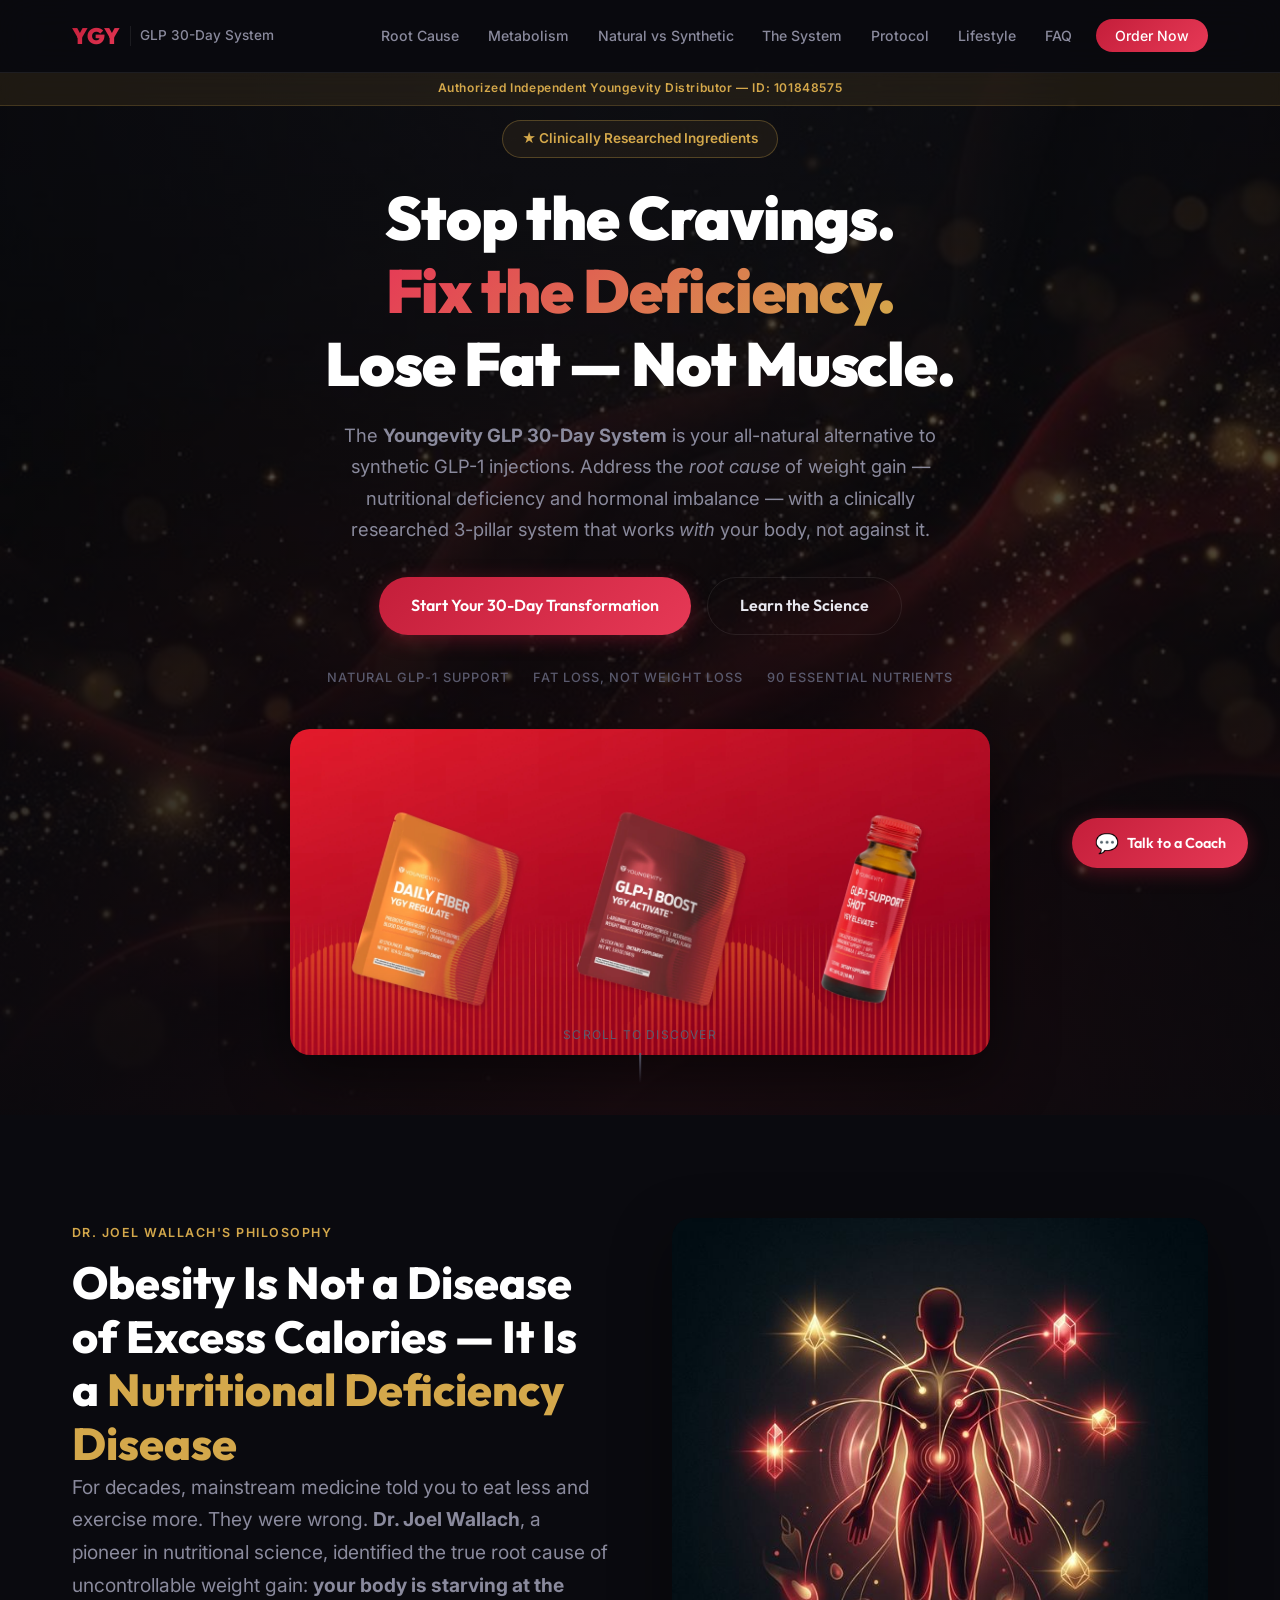
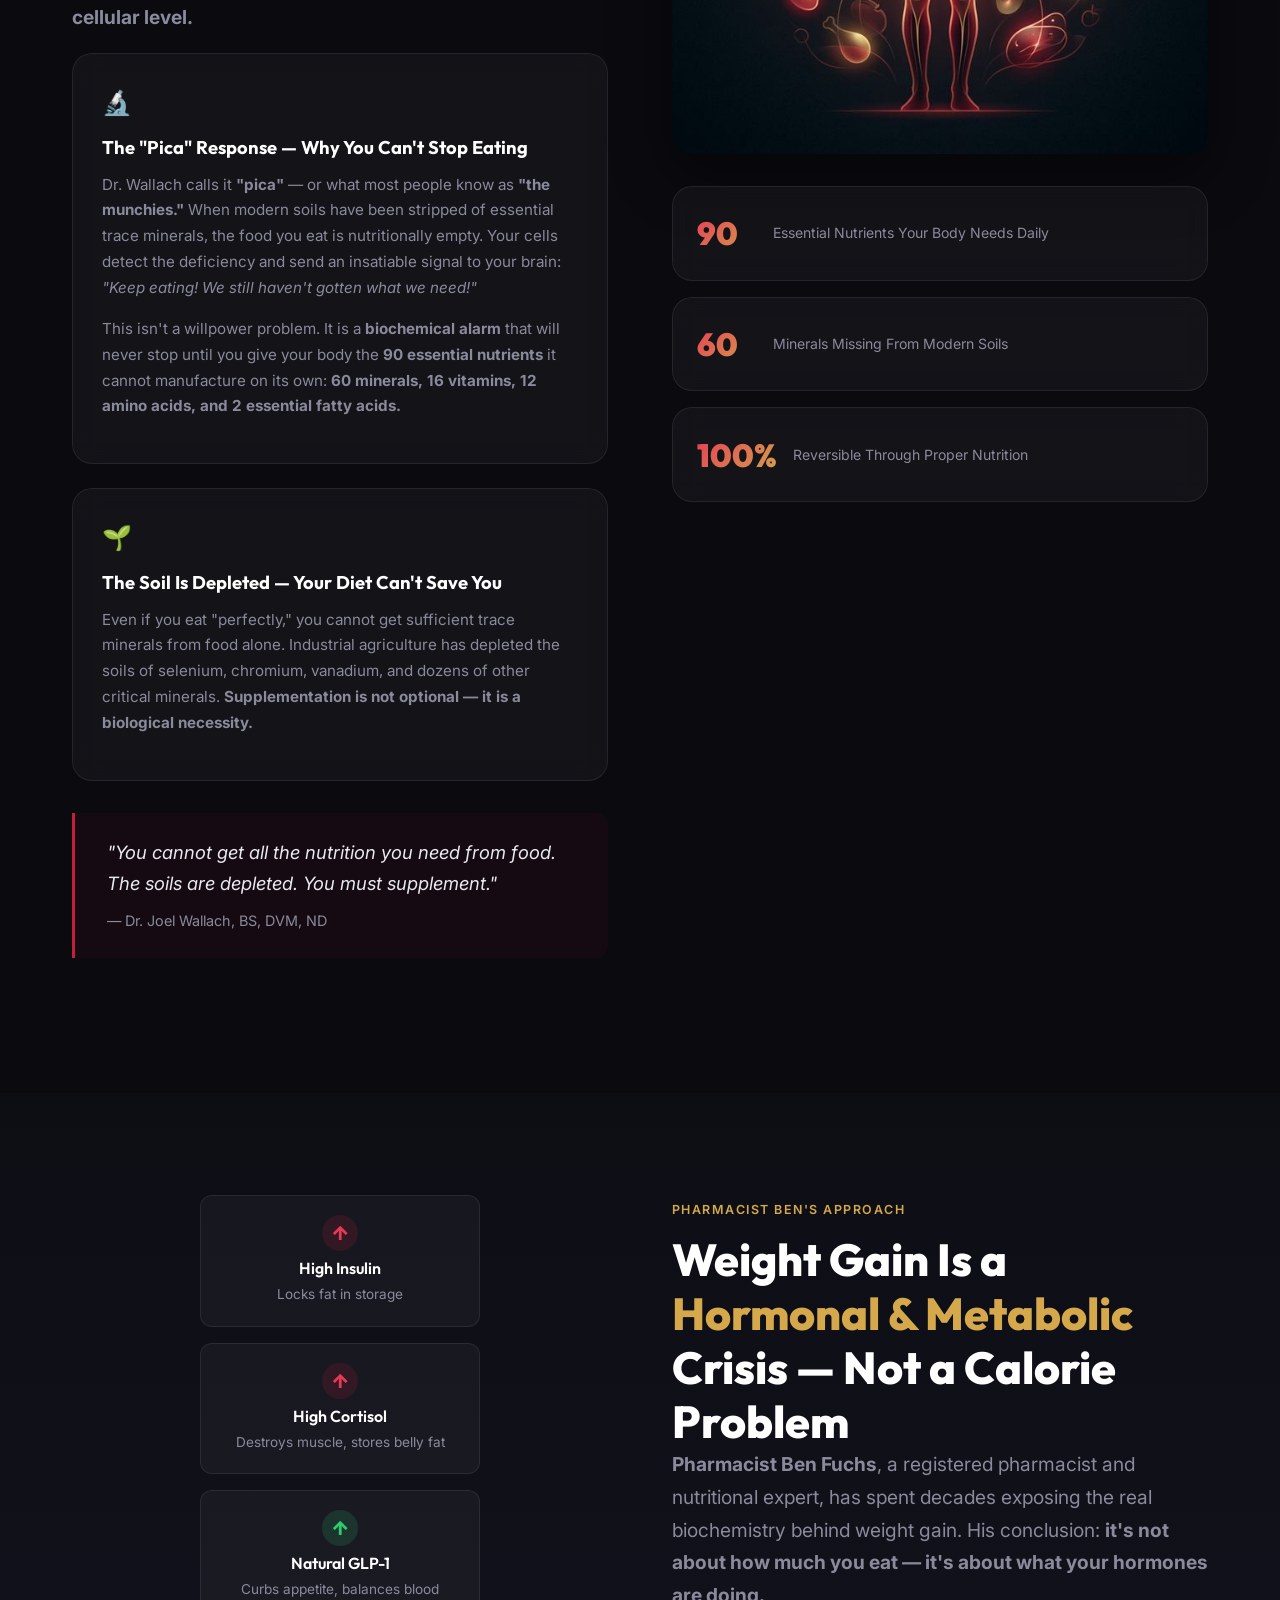
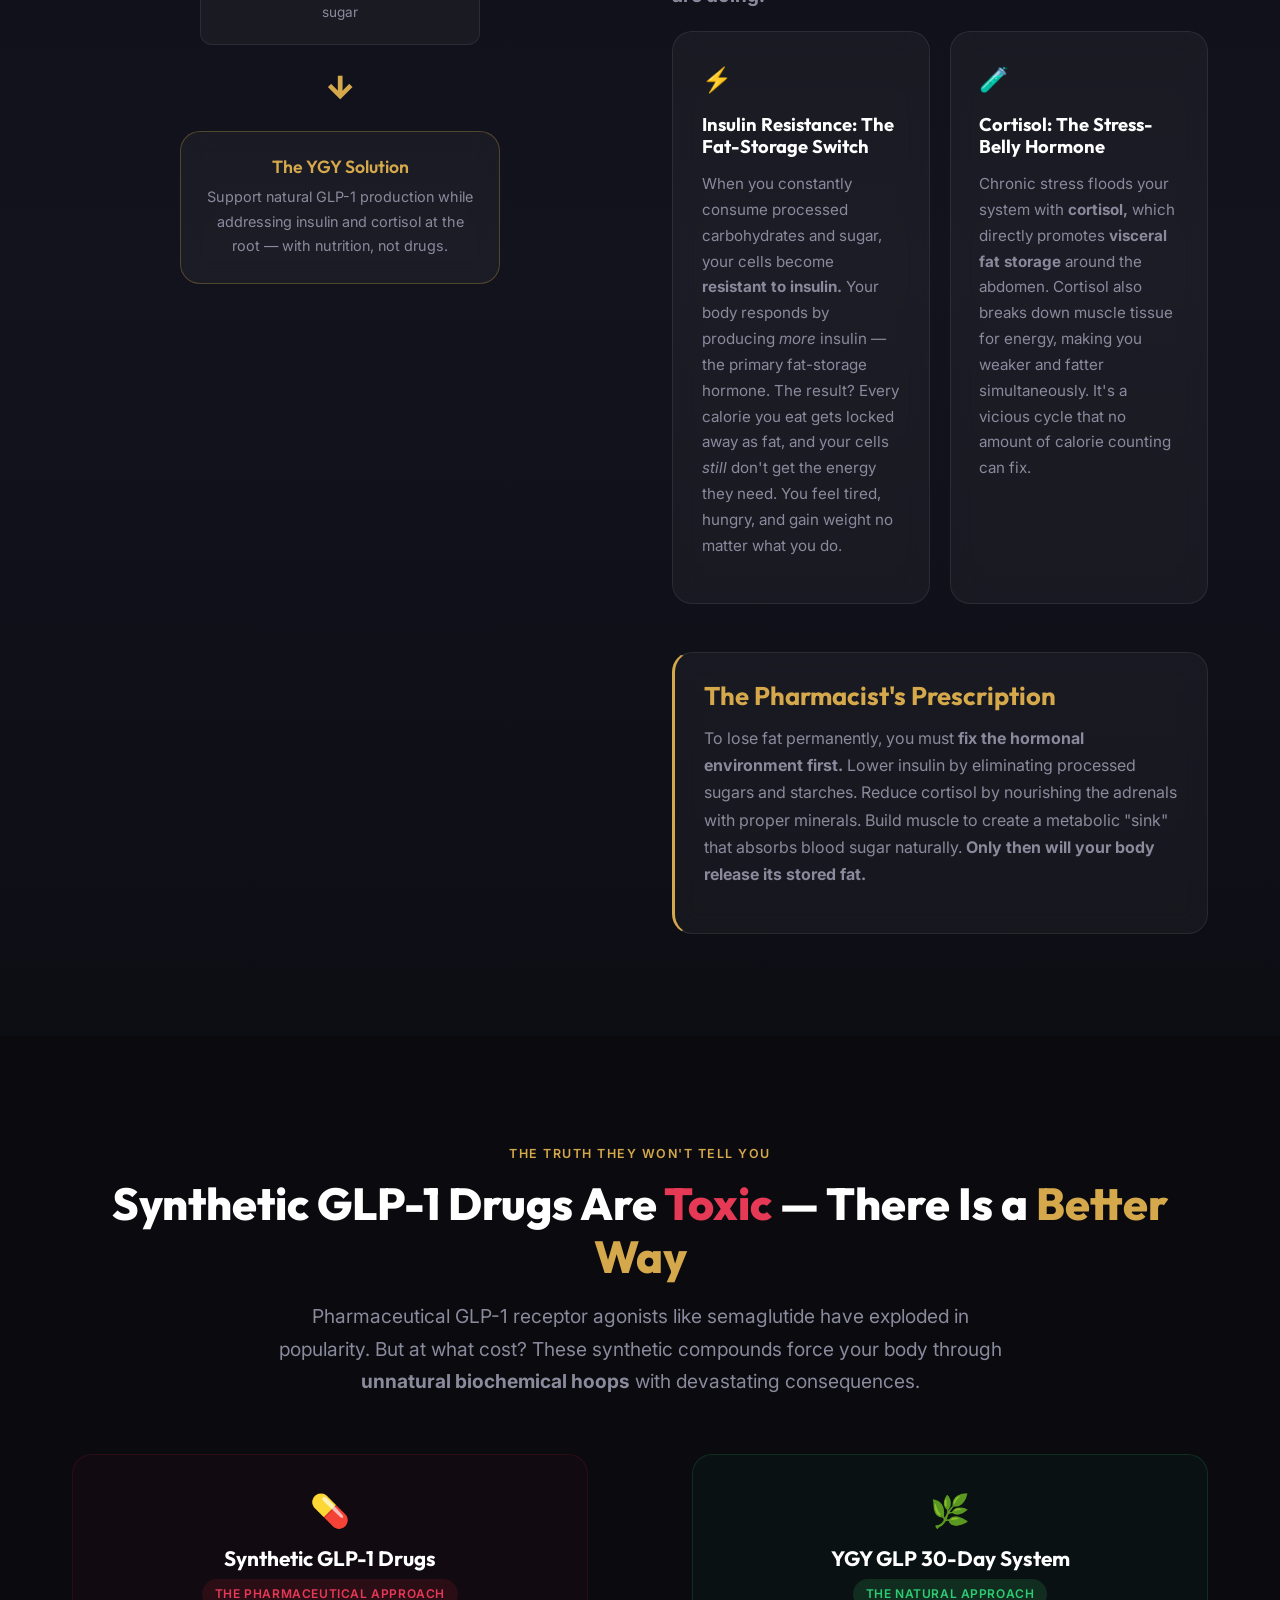
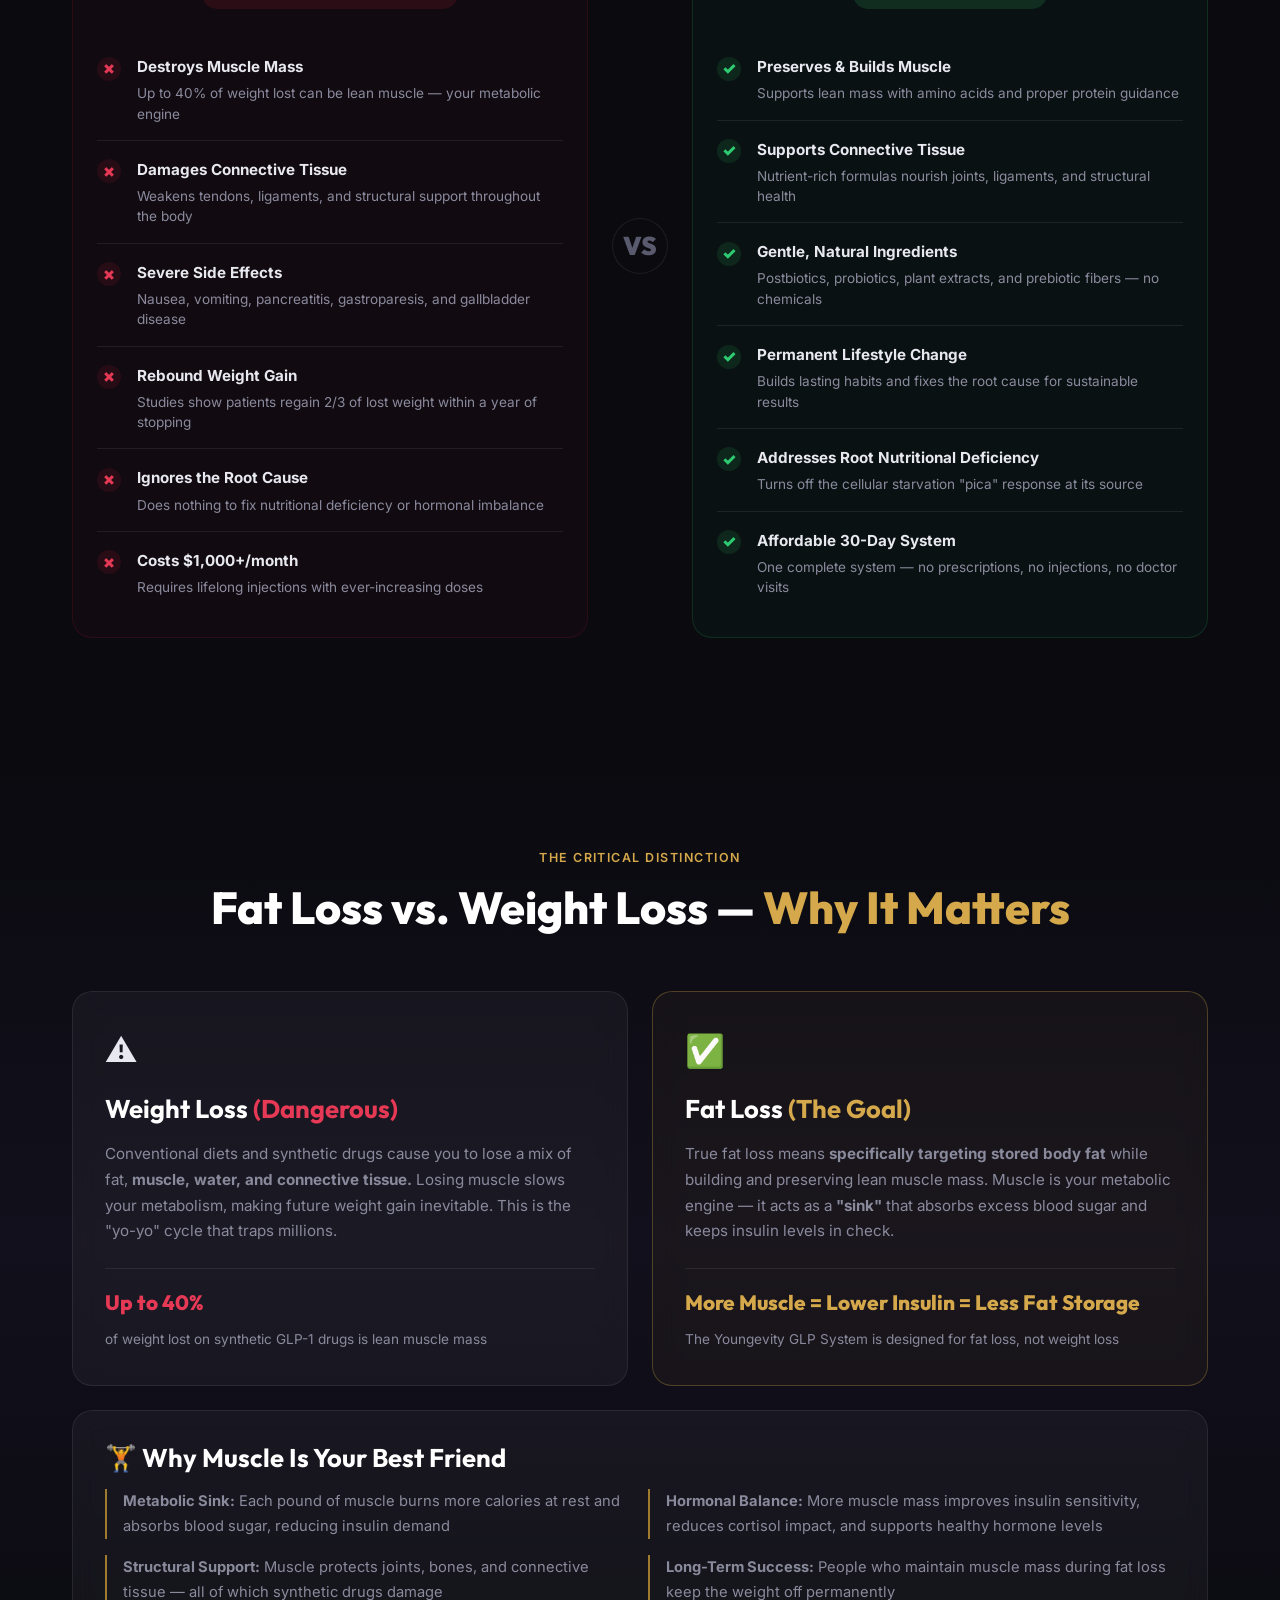
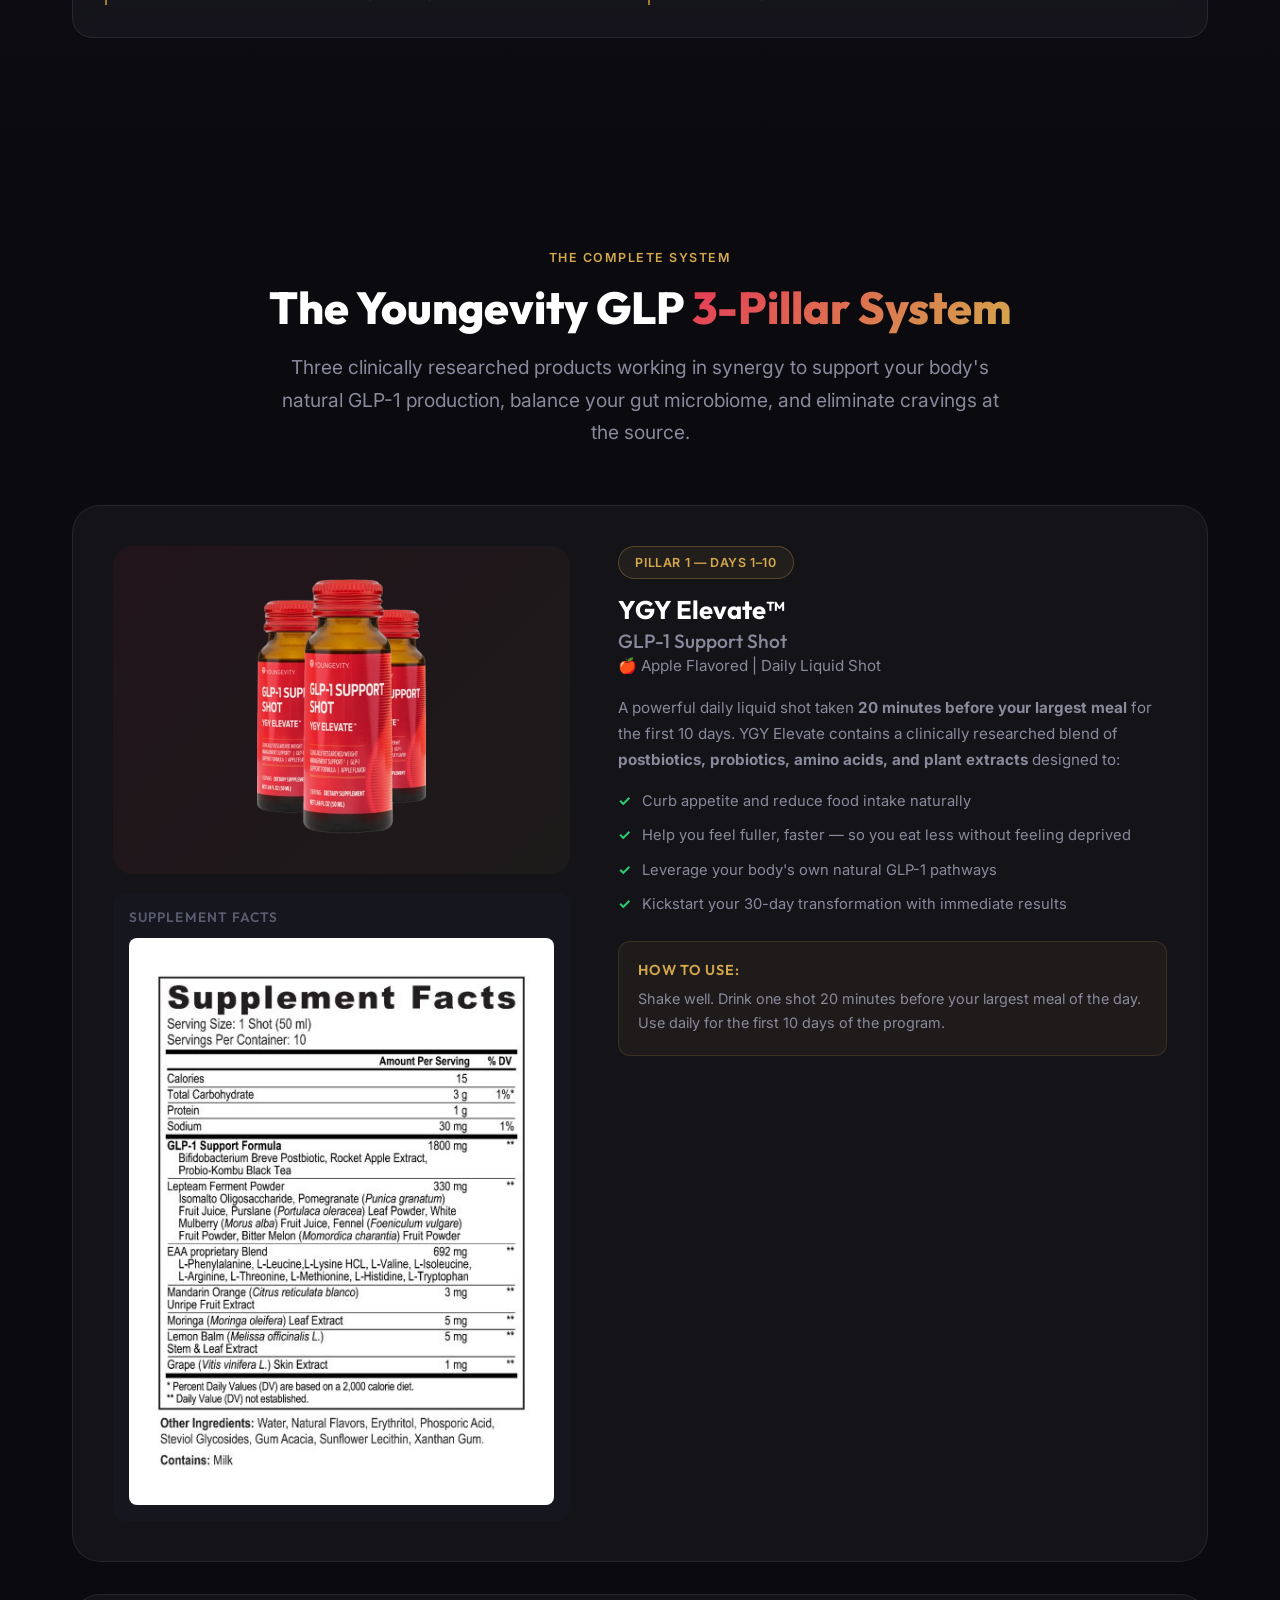
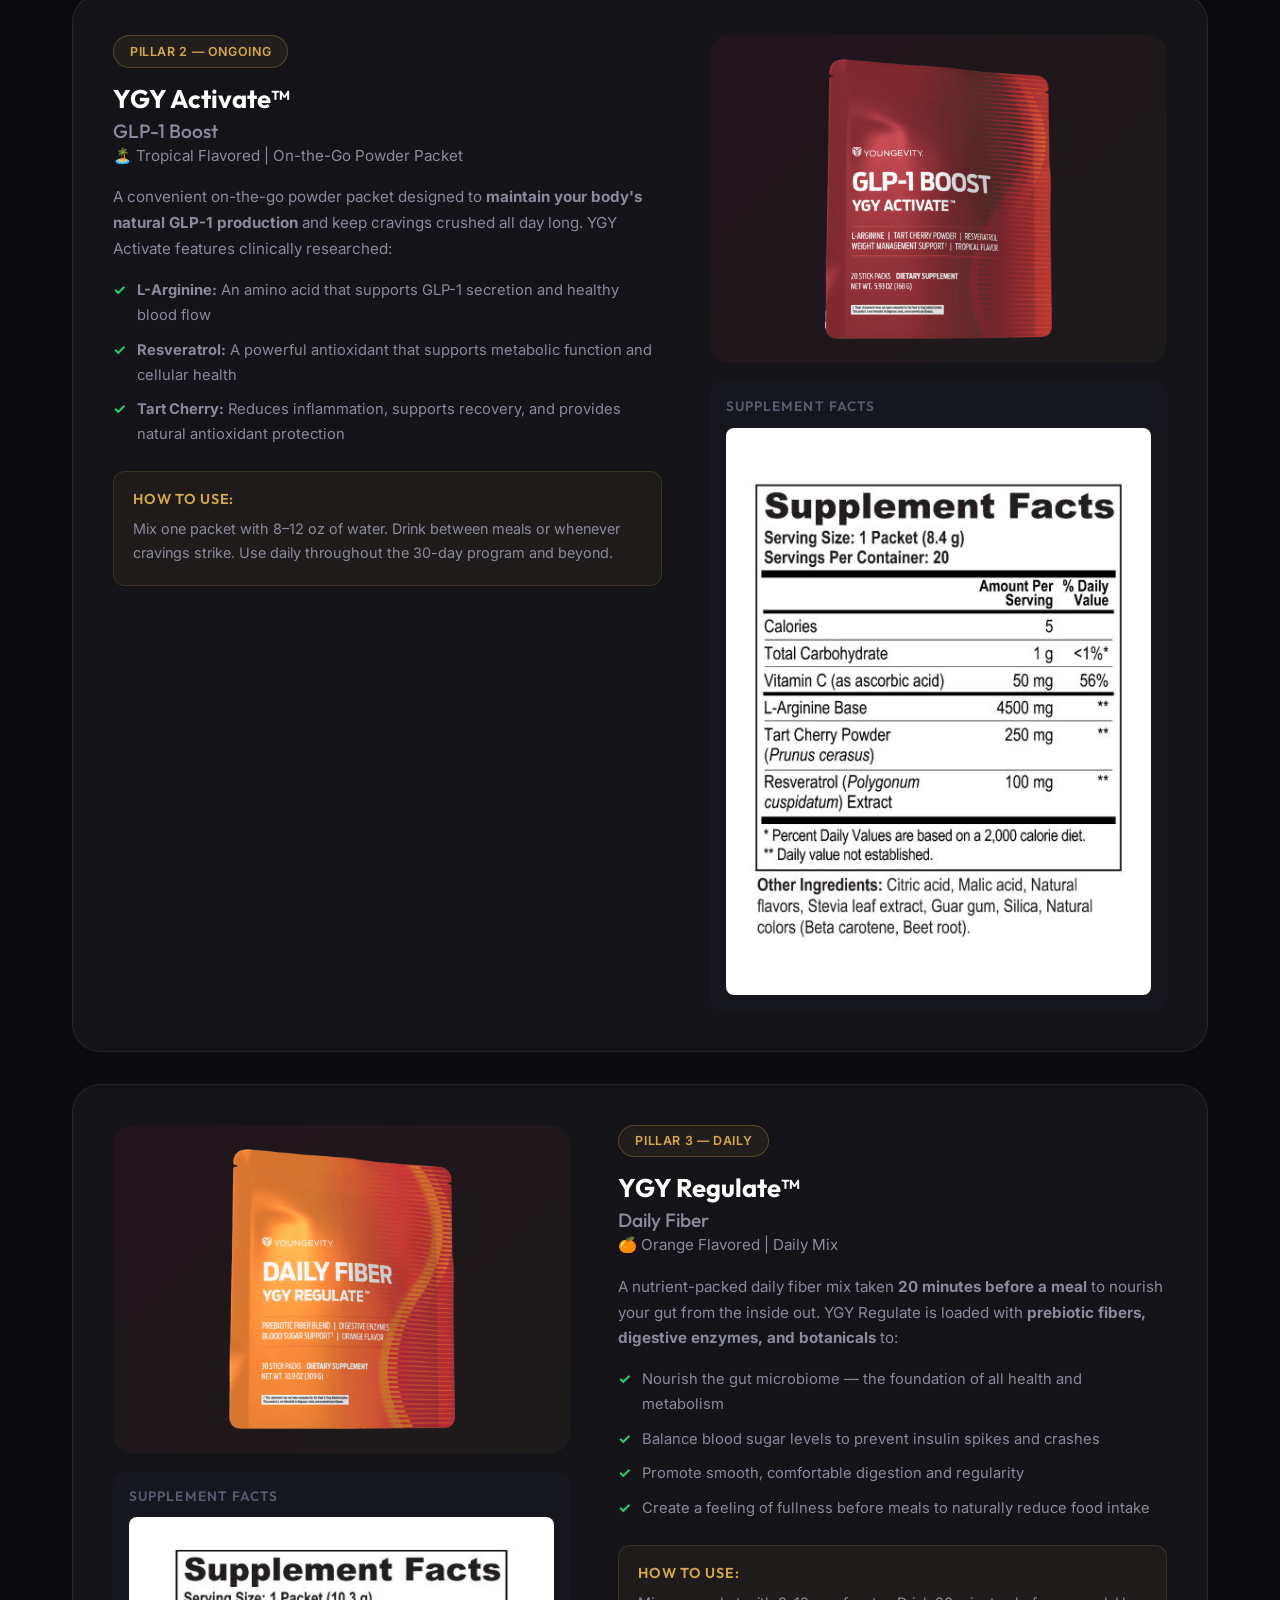
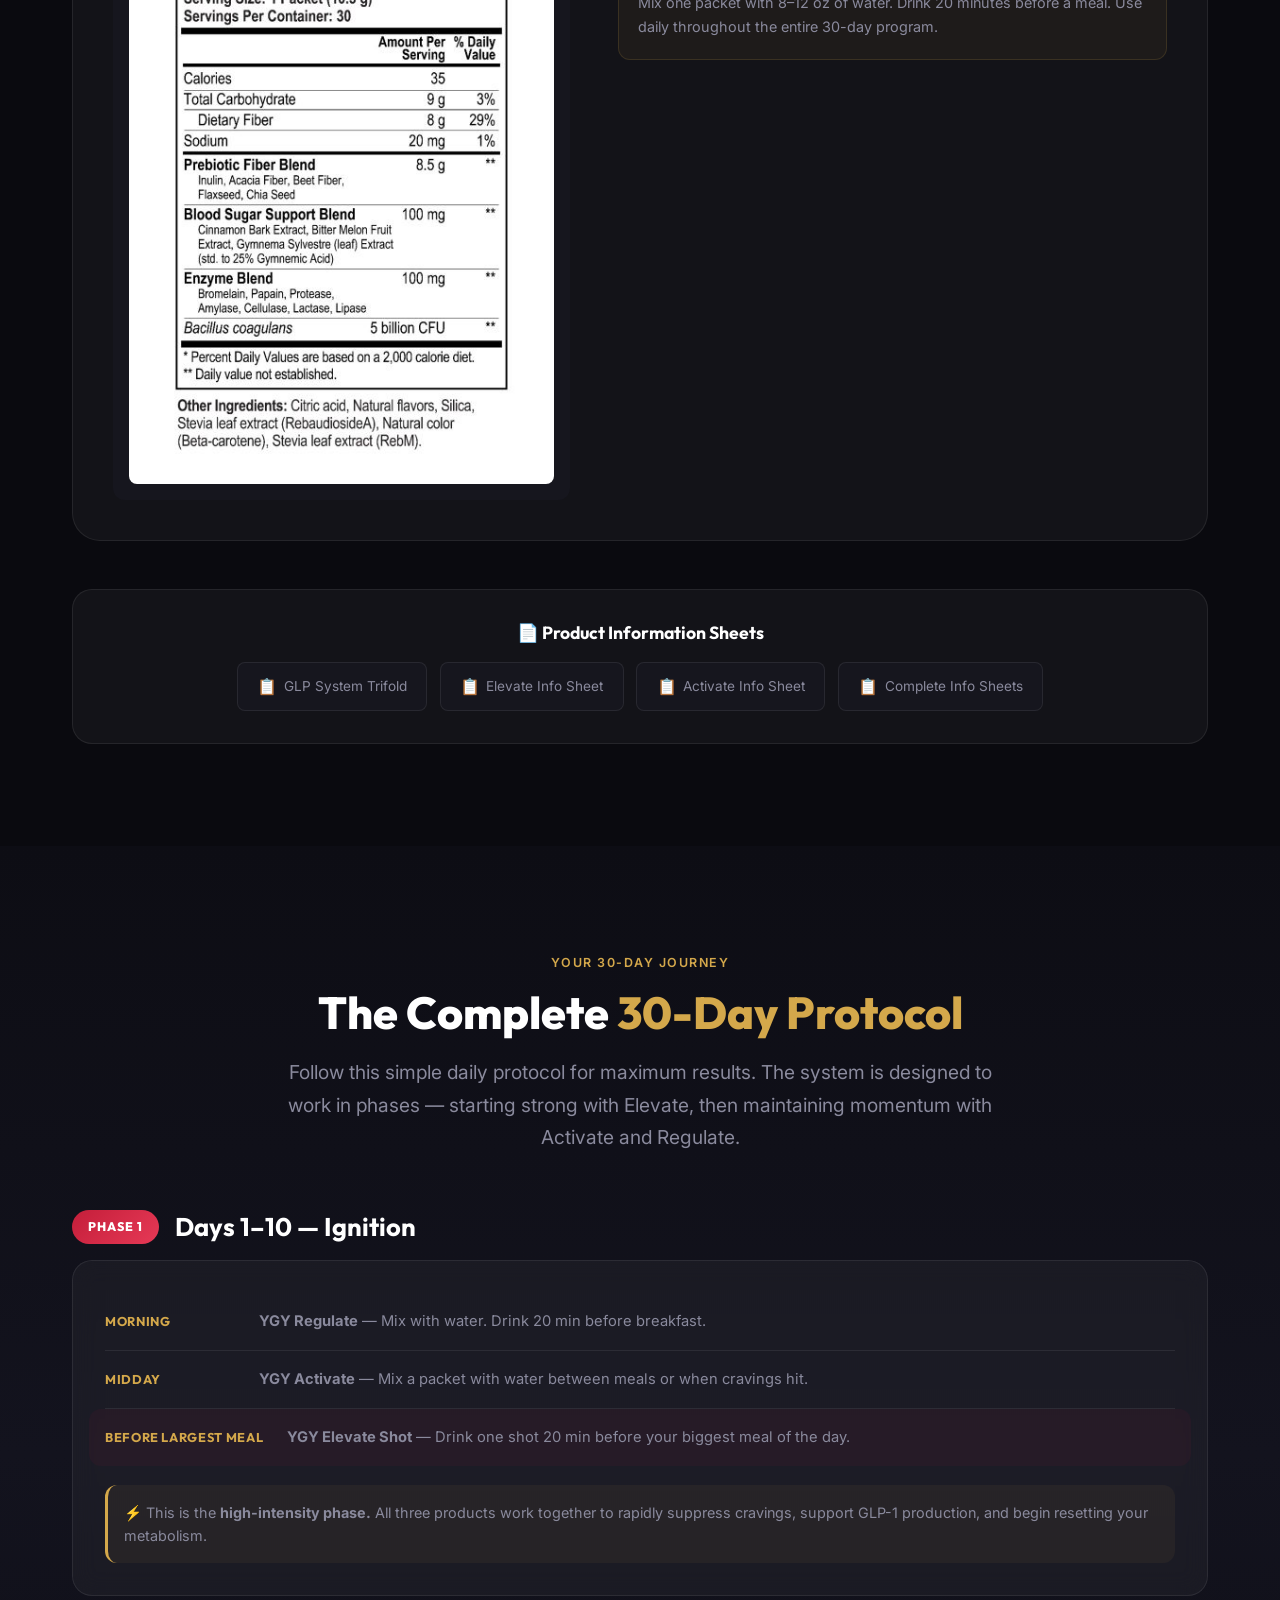
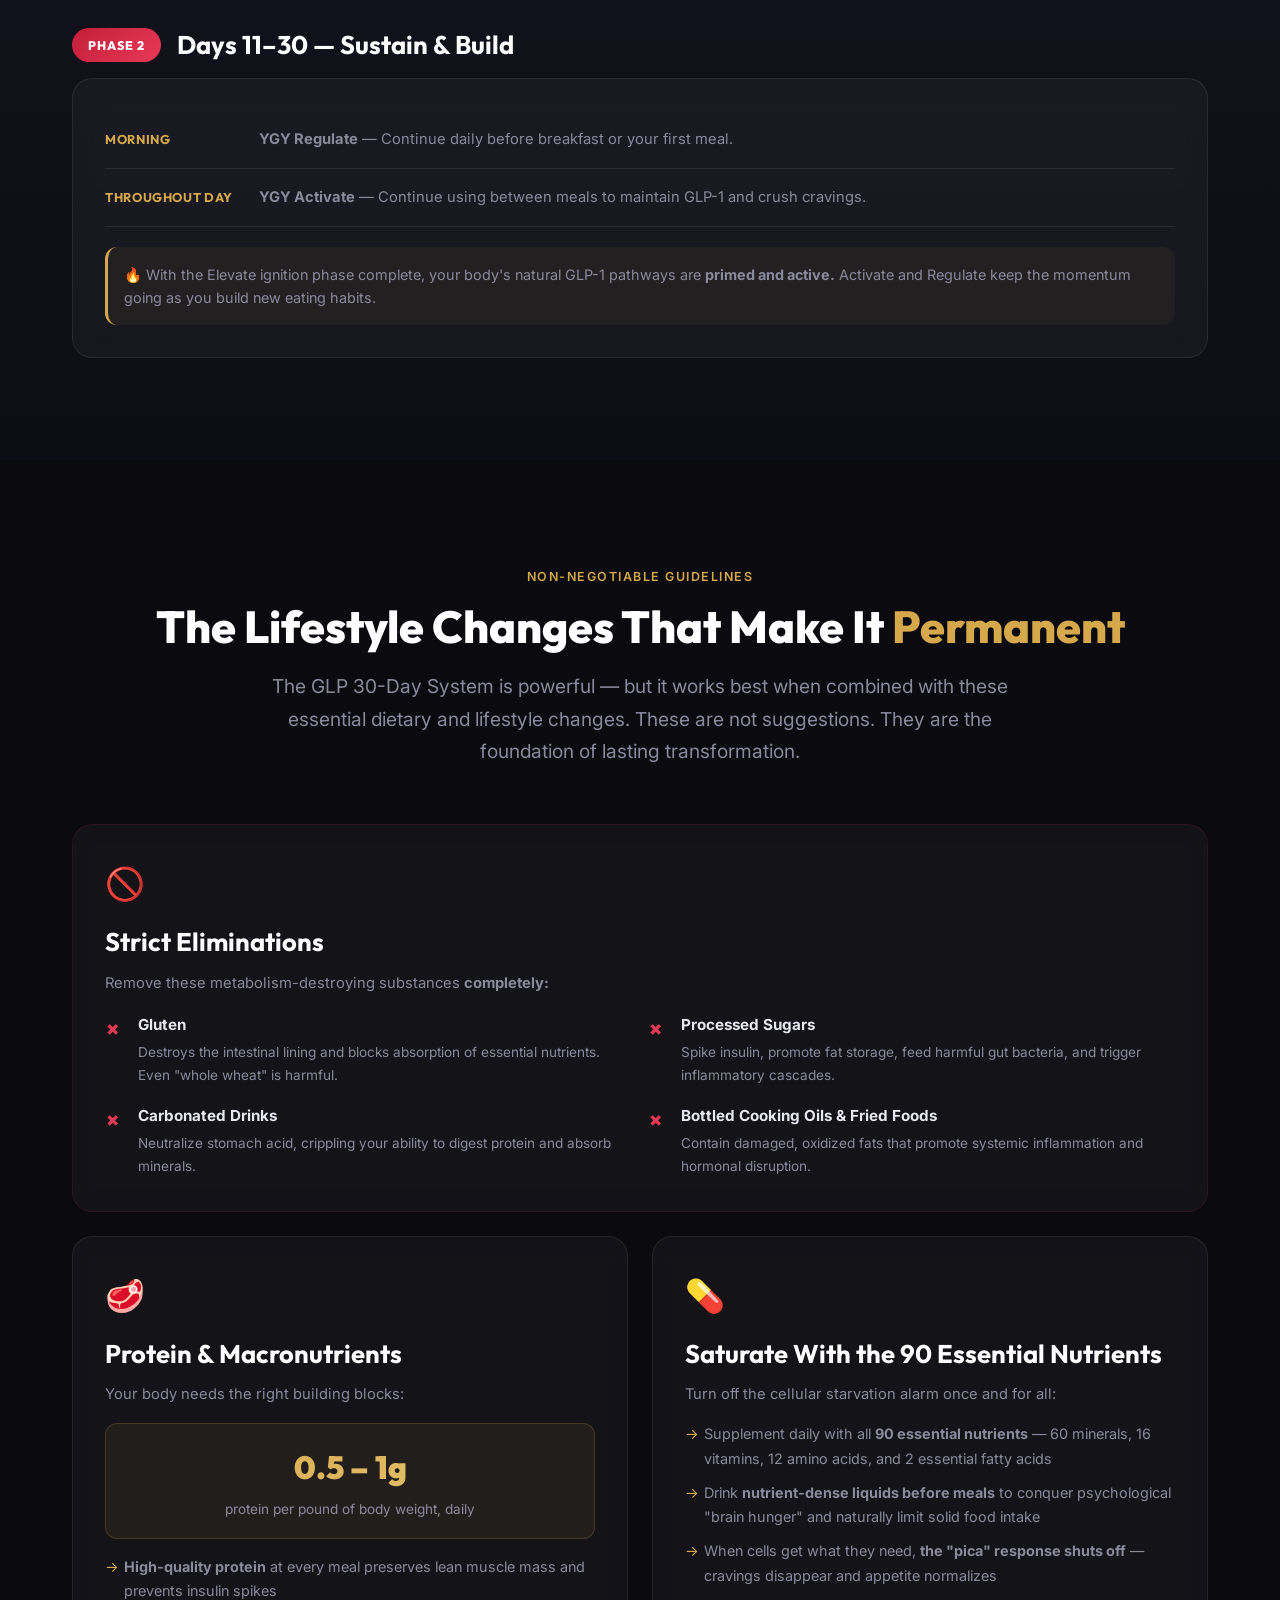
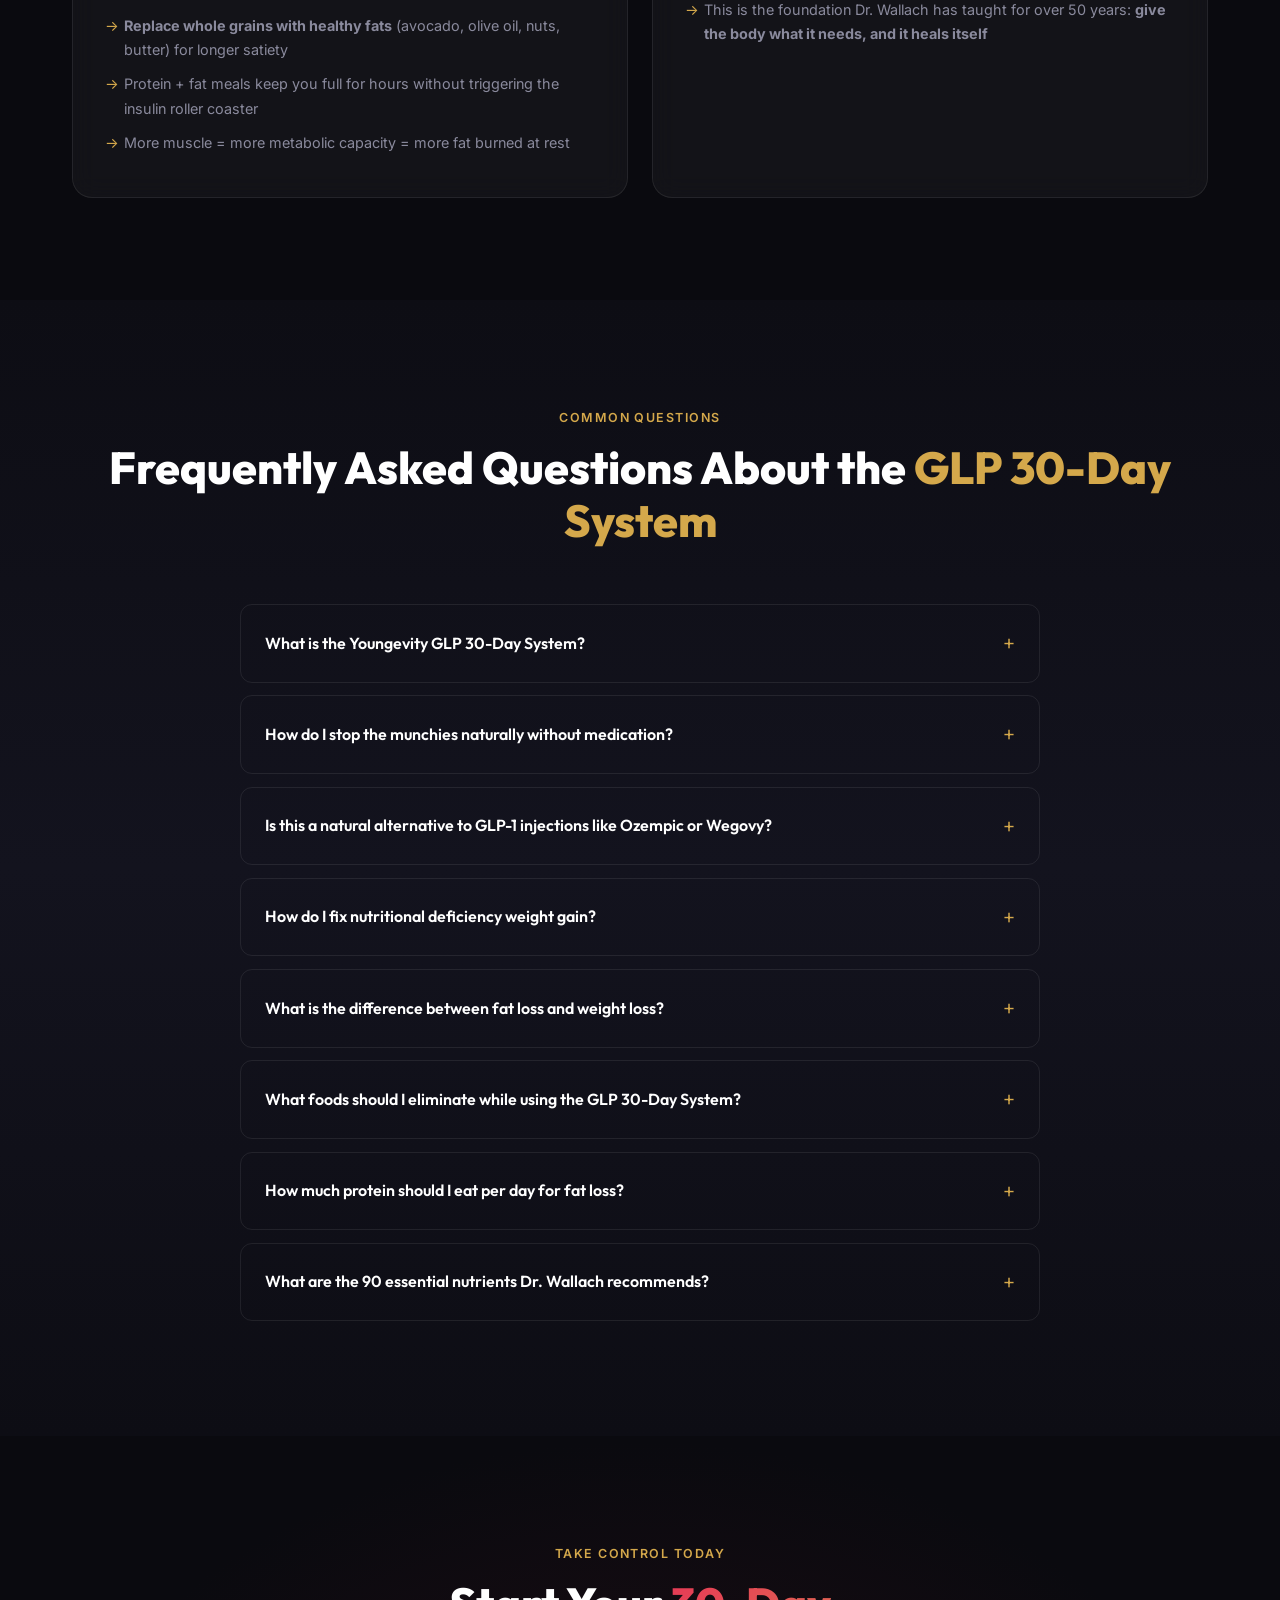
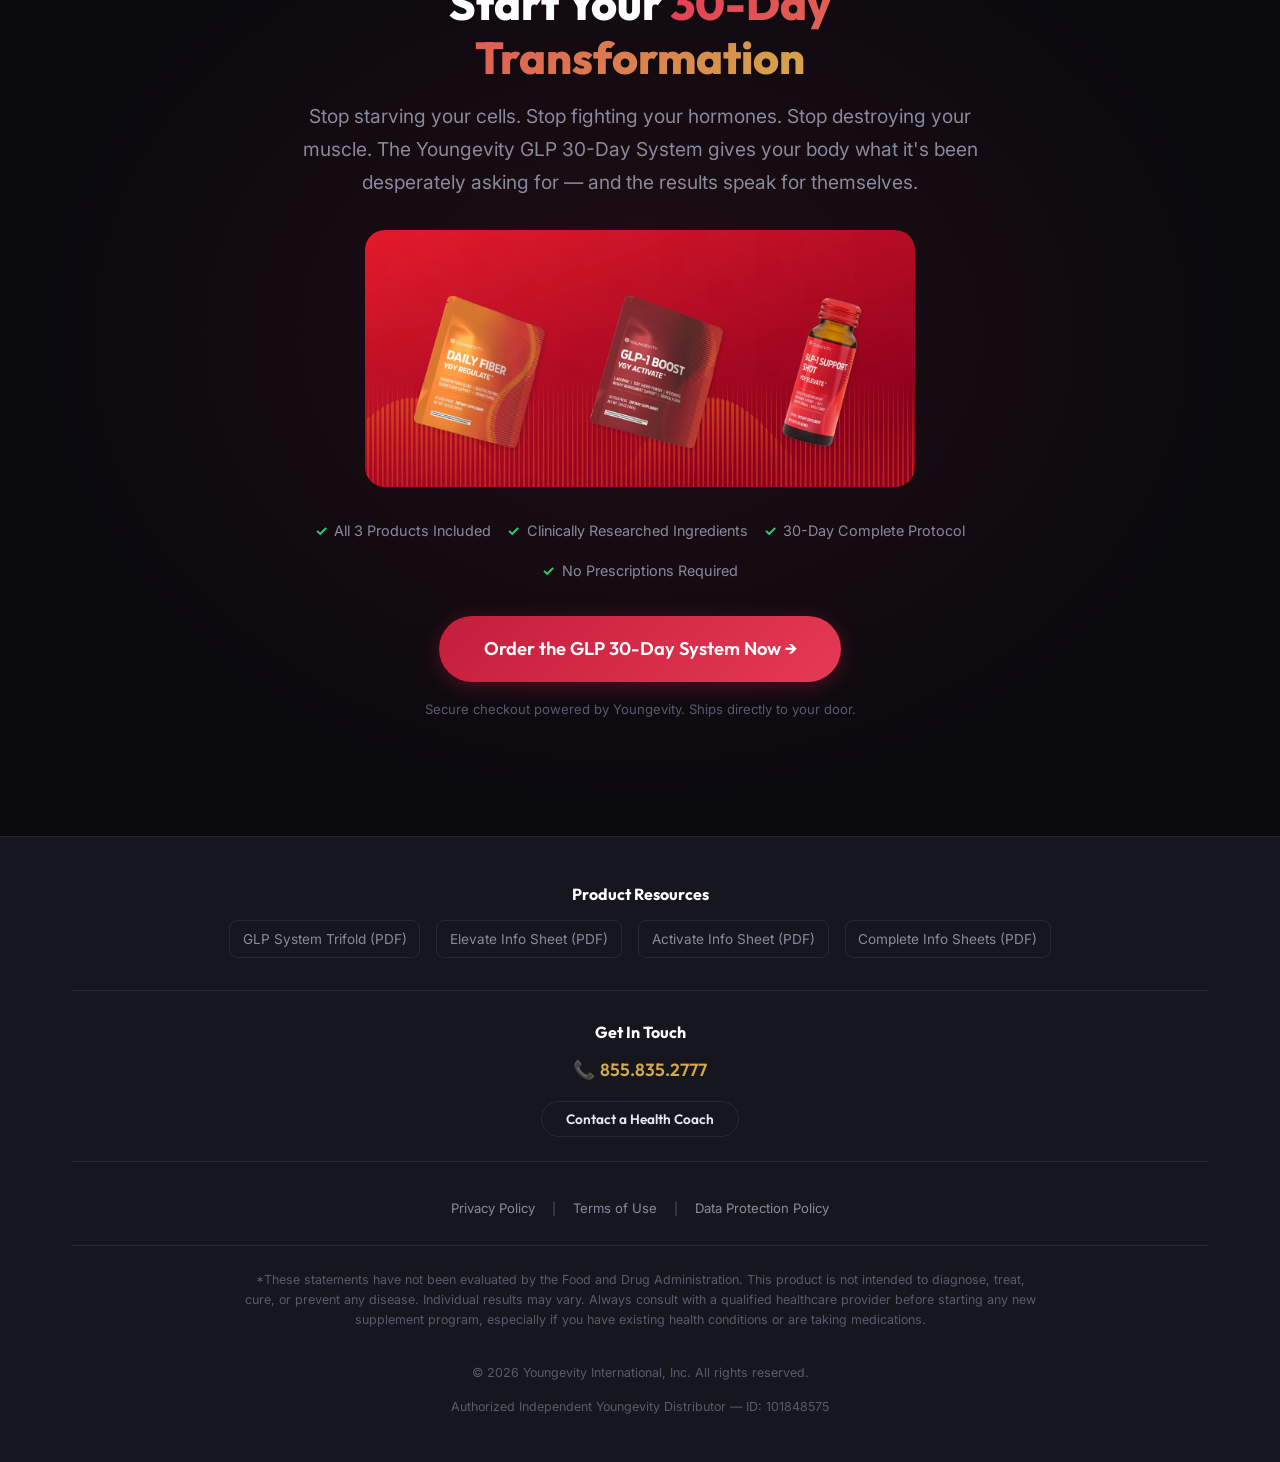
==== commit da305df9: "Add distributor badge, contact form, legal links, sitemap, SEO enhancements" ====
--- a/index.html
+++ b/index.html
@@ -130,6 +130,11 @@
         </div>
     </nav>
 
+    <!-- Authorized Distributor Badge -->
+    <div class="distributor-badge" id="distributor-badge">
+        Authorized Independent Youngevity Distributor — ID: <span id="distributor-id"></span>
+    </div>
+
     <!-- Hero Section -->
     <header class="hero" id="hero">
         <div class="hero-bg">
@@ -787,6 +792,41 @@
         </section>
     </main>
 
+    <!-- Contact a Health Coach Modal -->
+    <div class="modal-overlay" id="contact-modal-overlay">
+        <div class="modal glass-card" id="contact-modal">
+            <button class="modal-close" id="modal-close" aria-label="Close contact form">&times;</button>
+            <h3>Contact a Health Coach</h3>
+            <p class="modal-subtitle">Have questions about the GLP 30-Day System? Our certified health coaches are here to help.</p>
+            <form name="health-coach-contact" method="POST" data-netlify="true" class="contact-form">
+                <div class="form-group">
+                    <label for="contact-name">Your Name</label>
+                    <input type="text" id="contact-name" name="name" required placeholder="Enter your full name">
+                </div>
+                <div class="form-group">
+                    <label for="contact-email">Email Address</label>
+                    <input type="email" id="contact-email" name="email" required placeholder="you@example.com">
+                </div>
+                <div class="form-group">
+                    <label for="contact-phone">Phone Number <span class="optional">(optional)</span></label>
+                    <input type="tel" id="contact-phone" name="phone" placeholder="(555) 123-4567">
+                </div>
+                <div class="form-group">
+                    <label for="contact-message">Your Message</label>
+                    <textarea id="contact-message" name="message" rows="4" required placeholder="Tell us about your health goals or questions..."></textarea>
+                </div>
+                <input type="hidden" name="sponsor-id" id="form-sponsor-id" value="">
+                <button type="submit" class="btn btn-primary btn-glow">Send Message</button>
+            </form>
+        </div>
+    </div>
+
+    <!-- Floating Contact Button -->
+    <button class="floating-contact-btn" id="open-contact-modal" aria-label="Contact a Health Coach">
+        <span class="contact-icon">💬</span>
+        <span class="contact-text">Talk to a Coach</span>
+    </button>
+
     <!-- Footer -->
     <footer class="site-footer">
         <div class="container">
@@ -799,11 +839,24 @@
                     <a href="https://rootnotfruit.youngevity.com/media/catalog/product/attachment/GLP_Info_Sheets.pdf" target="_blank" rel="noopener">Complete Info Sheets (PDF)</a>
                 </div>
             </div>
+            <div class="footer-contact">
+                <h3>Get In Touch</h3>
+                <p class="footer-phone">📞 <a href="tel:8558352777">855.835.2777</a></p>
+                <button class="btn btn-outline footer-coach-btn" id="footer-contact-btn">Contact a Health Coach</button>
+            </div>
+            <div class="footer-legal">
+                <a href="#" class="legal-link" data-legal="privacy-policy" target="_blank" rel="noopener">Privacy Policy</a>
+                <span class="legal-divider">|</span>
+                <a href="#" class="legal-link" data-legal="terms-of-use" target="_blank" rel="noopener">Terms of Use</a>
+                <span class="legal-divider">|</span>
+                <a href="#" class="legal-link" data-legal="youngevity-data-protection-policy" target="_blank" rel="noopener">Data Protection Policy</a>
+            </div>
             <div class="footer-disclaimer">
-                <p><strong>Disclaimer:</strong> *These statements have not been evaluated by the Food and Drug Administration. This product is not intended to diagnose, treat, cure, or prevent any disease. Individual results may vary. Always consult with a qualified healthcare provider before starting any new supplement program, especially if you have existing health conditions or are taking medications.</p>
+                <p>*These statements have not been evaluated by the Food and Drug Administration. This product is not intended to diagnose, treat, cure, or prevent any disease. Individual results may vary. Always consult with a qualified healthcare provider before starting any new supplement program, especially if you have existing health conditions or are taking medications.</p>
             </div>
             <div class="footer-bottom">
                 <p>&copy; <span id="copyright-year"></span> Youngevity International, Inc. All rights reserved.</p>
+                <p class="footer-distributor">Authorized Independent Youngevity Distributor — ID: <span id="footer-distributor-id"></span></p>
             </div>
         </div>
     </footer>
--- a/style.css
+++ b/style.css
@@ -72,7 +72,7 @@
 
 html {
     scroll-behavior: smooth;
-    scroll-padding-top: 80px;
+    scroll-padding-top: 110px;
 }
 
 body {
@@ -1584,3 +1584,252 @@
         display: none;
     }
 }
+
+/* ---------- Distributor Badge ---------- */
+.distributor-badge {
+    position: fixed;
+    top: 72px;
+    left: 0;
+    right: 0;
+    z-index: 999;
+    background: rgba(212, 168, 75, 0.1);
+    border-bottom: 1px solid rgba(212, 168, 75, 0.2);
+    text-align: center;
+    padding: 0.4rem 1rem;
+    font-size: 0.75rem;
+    font-weight: 600;
+    color: var(--c-gold);
+    letter-spacing: 0.05em;
+    backdrop-filter: blur(12px);
+    -webkit-backdrop-filter: blur(12px);
+}
+
+/* ---------- Contact Modal ---------- */
+.modal-overlay {
+    position: fixed;
+    inset: 0;
+    z-index: 2000;
+    background: rgba(0, 0, 0, 0.7);
+    backdrop-filter: blur(6px);
+    -webkit-backdrop-filter: blur(6px);
+    display: none;
+    align-items: center;
+    justify-content: center;
+    padding: 1rem;
+}
+
+.modal-overlay.active {
+    display: flex;
+}
+
+.modal {
+    width: 100%;
+    max-width: 500px;
+    max-height: 90vh;
+    overflow-y: auto;
+    padding: 2.5rem;
+    position: relative;
+    animation: modal-enter 0.35s cubic-bezier(0.16, 1, 0.3, 1);
+}
+
+@keyframes modal-enter {
+    from { opacity: 0; transform: translateY(20px) scale(0.97); }
+    to { opacity: 1; transform: translateY(0) scale(1); }
+}
+
+.modal-close {
+    position: absolute;
+    top: 1rem;
+    right: 1rem;
+    background: none;
+    border: none;
+    color: var(--c-text-muted);
+    font-size: 1.6rem;
+    cursor: pointer;
+    width: 36px;
+    height: 36px;
+    display: flex;
+    align-items: center;
+    justify-content: center;
+    border-radius: 50%;
+    transition: all var(--t-fast);
+}
+
+.modal-close:hover {
+    background: rgba(255, 255, 255, 0.08);
+    color: var(--c-white);
+}
+
+.modal h3 {
+    margin-bottom: 0.5rem;
+    font-size: 1.4rem;
+}
+
+.modal-subtitle {
+    color: var(--c-text-muted);
+    font-size: 0.9rem;
+    margin-bottom: 1.5rem;
+}
+
+.contact-form .form-group {
+    margin-bottom: 1.2rem;
+}
+
+.contact-form label {
+    display: block;
+    font-size: 0.85rem;
+    font-weight: 600;
+    color: var(--c-text-muted);
+    margin-bottom: 0.4rem;
+}
+
+.contact-form .optional {
+    font-weight: 400;
+    color: var(--c-text-dim);
+}
+
+.contact-form input,
+.contact-form textarea {
+    width: 100%;
+    padding: 0.75rem 1rem;
+    border: 1px solid var(--c-border);
+    border-radius: var(--r-sm);
+    background: var(--c-surface);
+    color: var(--c-text);
+    font-family: var(--f-body);
+    font-size: 0.92rem;
+    transition: border-color var(--t-fast);
+    outline: none;
+}
+
+.contact-form input:focus,
+.contact-form textarea:focus {
+    border-color: var(--c-gold);
+}
+
+.contact-form input::placeholder,
+.contact-form textarea::placeholder {
+    color: var(--c-text-dim);
+}
+
+.contact-form textarea {
+    resize: vertical;
+    min-height: 100px;
+}
+
+.contact-form .btn {
+    width: 100%;
+    margin-top: 0.5rem;
+}
+
+/* ---------- Floating Contact Button ---------- */
+.floating-contact-btn {
+    position: fixed;
+    bottom: 2rem;
+    right: 2rem;
+    z-index: 1500;
+    display: flex;
+    align-items: center;
+    gap: 0.5rem;
+    background: var(--g-red);
+    color: var(--c-white);
+    border: none;
+    padding: 0.8rem 1.4rem;
+    border-radius: 50px;
+    font-family: var(--f-heading);
+    font-size: 0.9rem;
+    font-weight: 600;
+    cursor: pointer;
+    box-shadow: 0 4px 20px var(--c-red-glow);
+    transition: all var(--t-normal);
+    animation: pulse-glow 2.5s ease-in-out infinite;
+}
+
+.floating-contact-btn:hover {
+    transform: translateY(-3px);
+    box-shadow: 0 8px 40px var(--c-red-glow);
+}
+
+.contact-icon {
+    font-size: 1.2rem;
+}
+
+/* ---------- Footer Enhancements ---------- */
+.footer-contact {
+    text-align: center;
+    margin-bottom: 2rem;
+    padding-bottom: 1.5rem;
+    border-bottom: 1px solid var(--c-border);
+}
+
+.footer-contact h3 {
+    font-size: 1rem;
+    margin-bottom: 0.8rem;
+}
+
+.footer-phone {
+    font-size: 1.1rem;
+    margin-bottom: 1rem;
+}
+
+.footer-phone a {
+    color: var(--c-gold);
+    font-weight: 600;
+    font-family: var(--f-heading);
+}
+
+.footer-phone a:hover {
+    color: var(--c-gold-light);
+}
+
+.footer-coach-btn {
+    font-size: 0.85rem;
+    padding: 0.5rem 1.5rem;
+}
+
+.footer-legal {
+    text-align: center;
+    margin-bottom: 1.5rem;
+    padding-bottom: 1.5rem;
+    border-bottom: 1px solid var(--c-border);
+}
+
+.legal-link {
+    font-size: 0.82rem;
+    color: var(--c-text-muted);
+    transition: color var(--t-fast);
+}
+
+.legal-link:hover {
+    color: var(--c-gold);
+}
+
+.legal-divider {
+    color: var(--c-text-dim);
+    margin: 0 0.8rem;
+    font-size: 0.75rem;
+}
+
+.footer-distributor {
+    font-size: 0.75rem;
+    color: var(--c-gold-dark);
+    margin-top: 0.3rem;
+}
+
+/* ---------- Responsive additions ---------- */
+@media (max-width: 768px) {
+    .floating-contact-btn .contact-text {
+        display: none;
+    }
+    .floating-contact-btn {
+        padding: 0.9rem;
+        border-radius: 50%;
+    }
+    .modal {
+        padding: 1.8rem;
+    }
+    .distributor-badge {
+        font-size: 0.65rem;
+        padding: 0.3rem 0.5rem;
+    }
+}
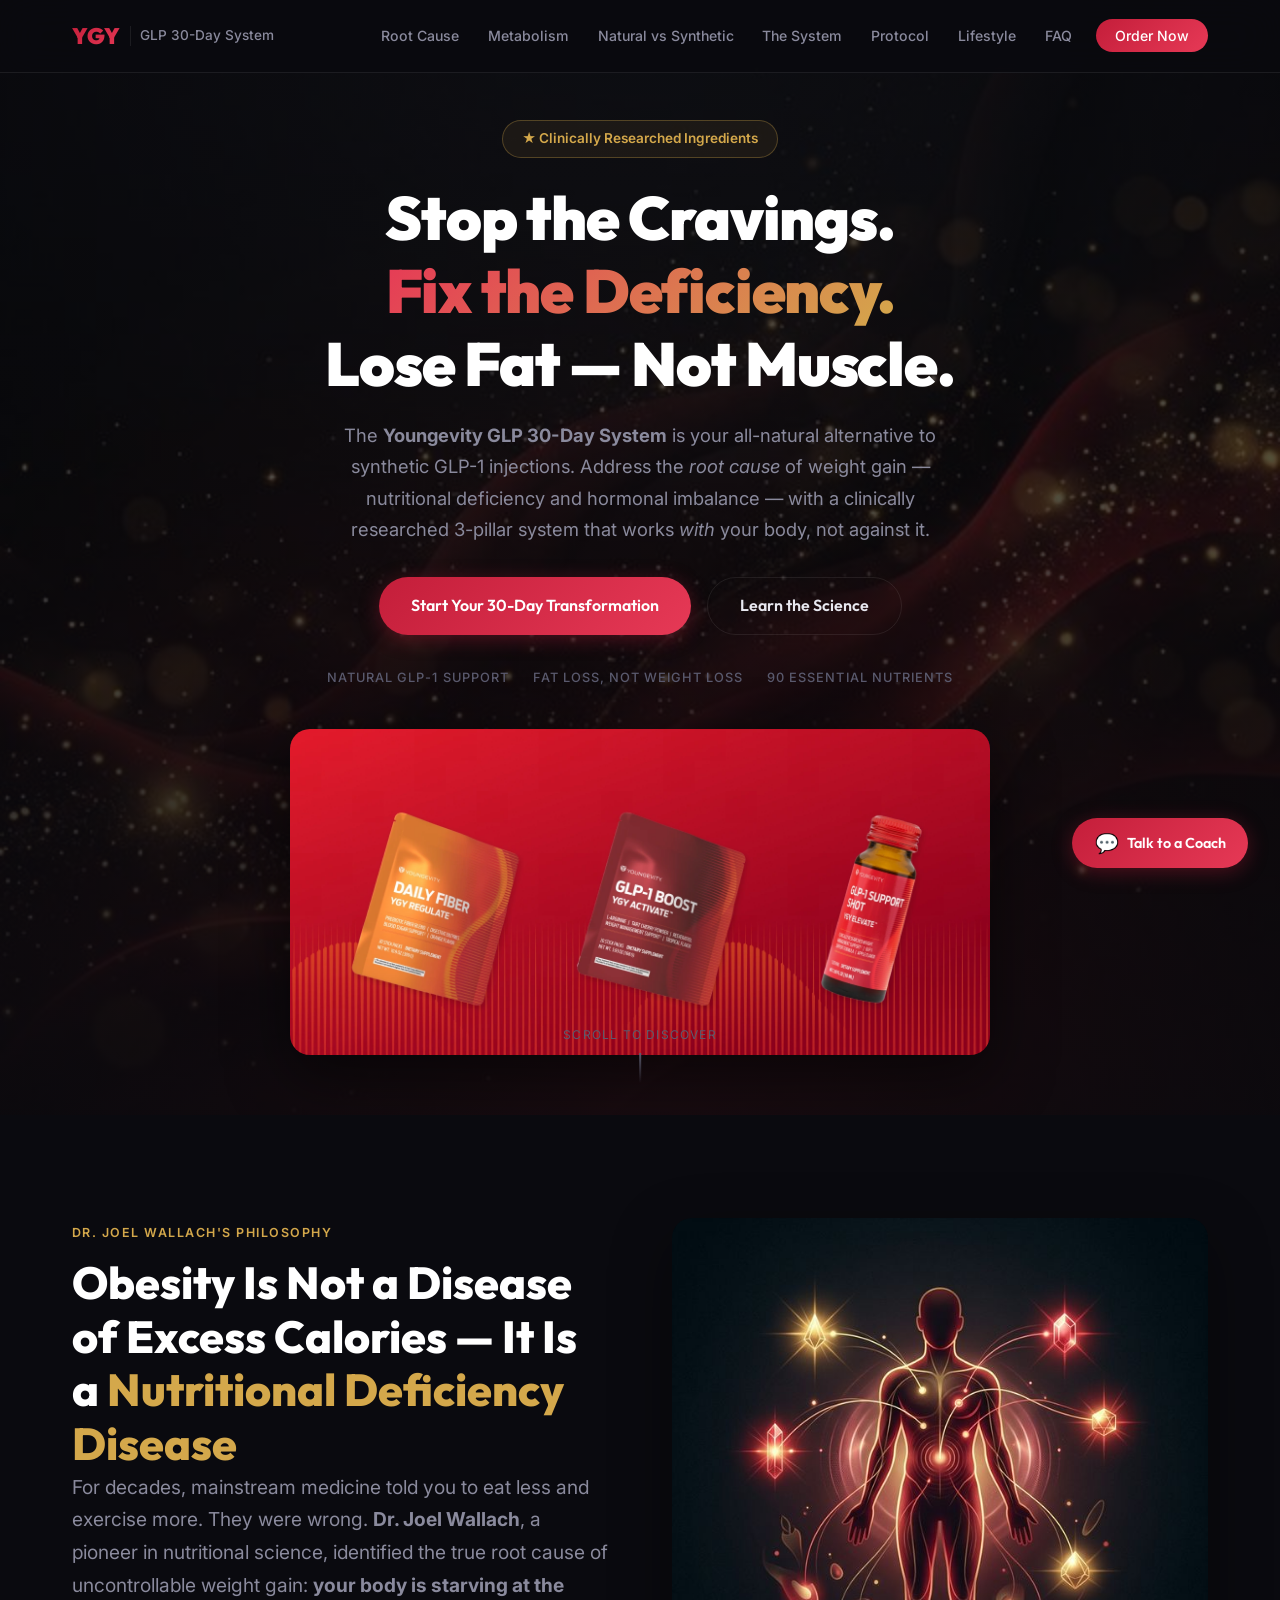
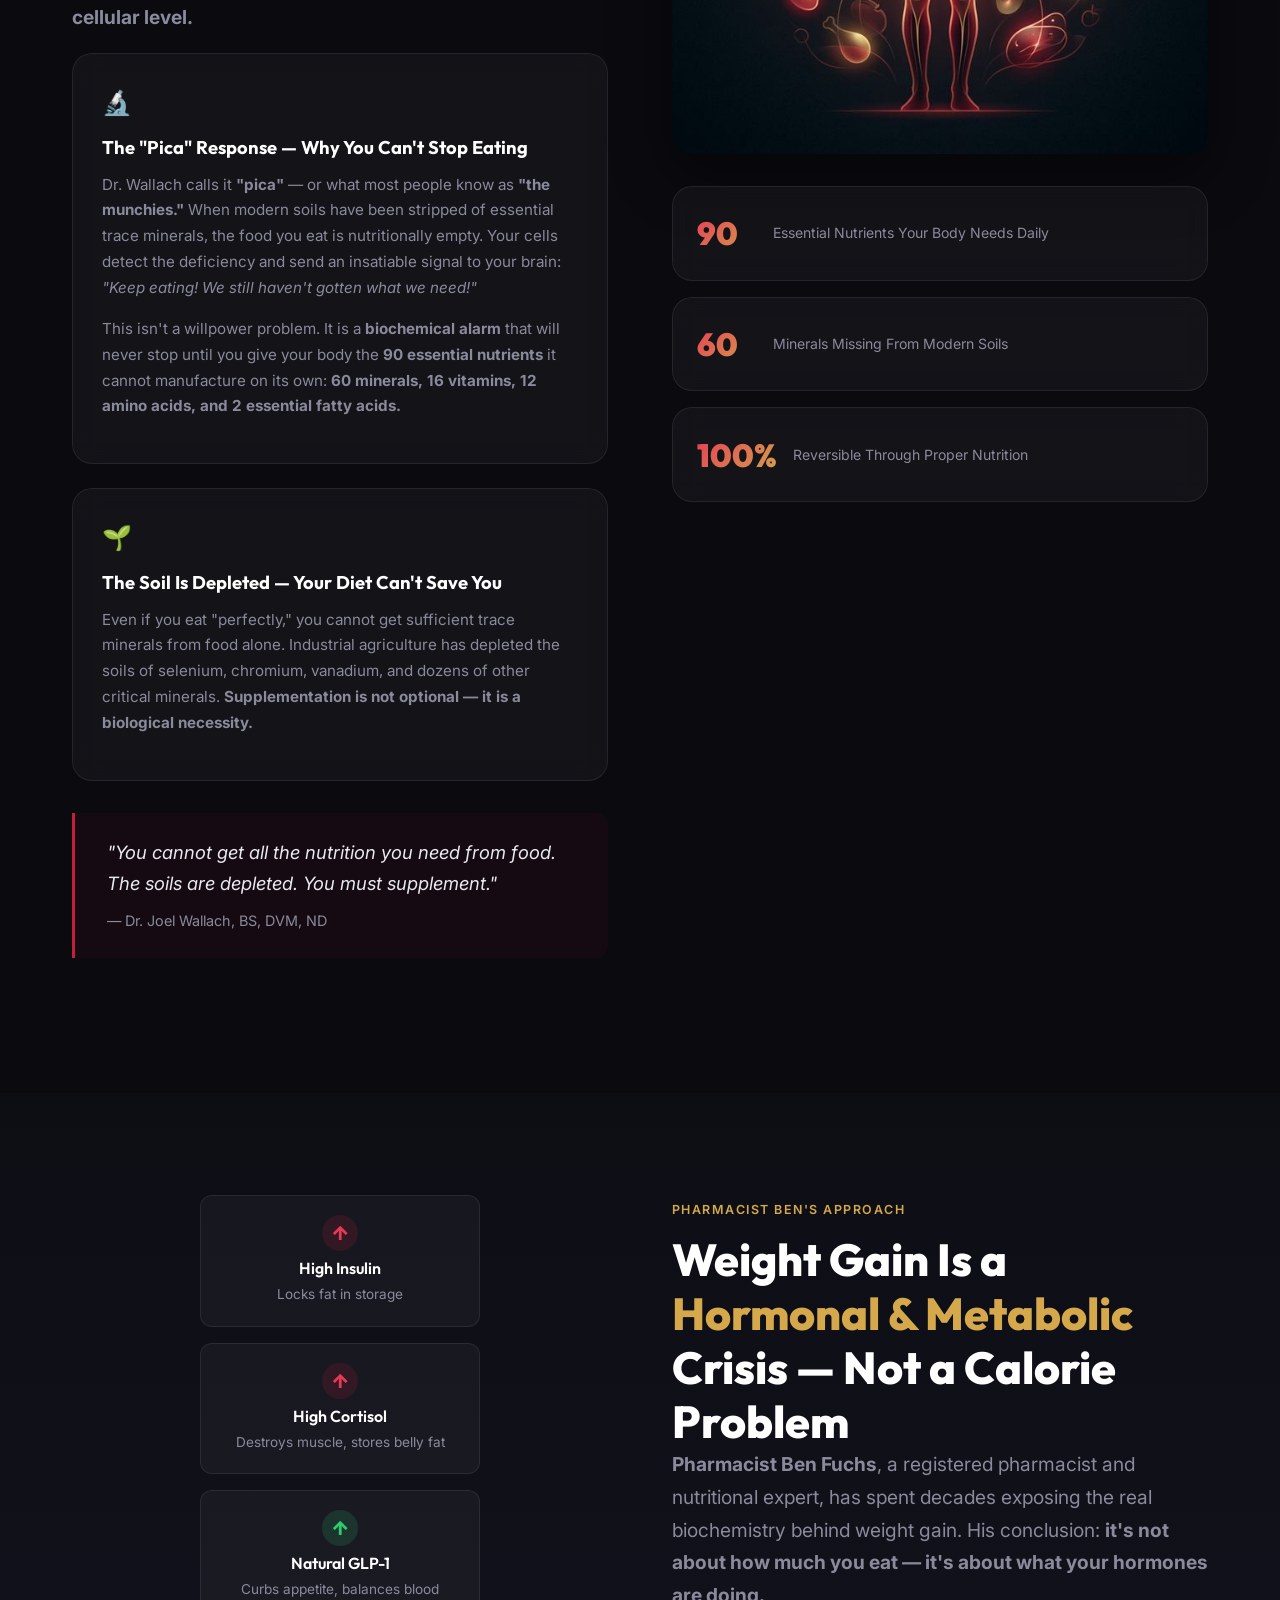
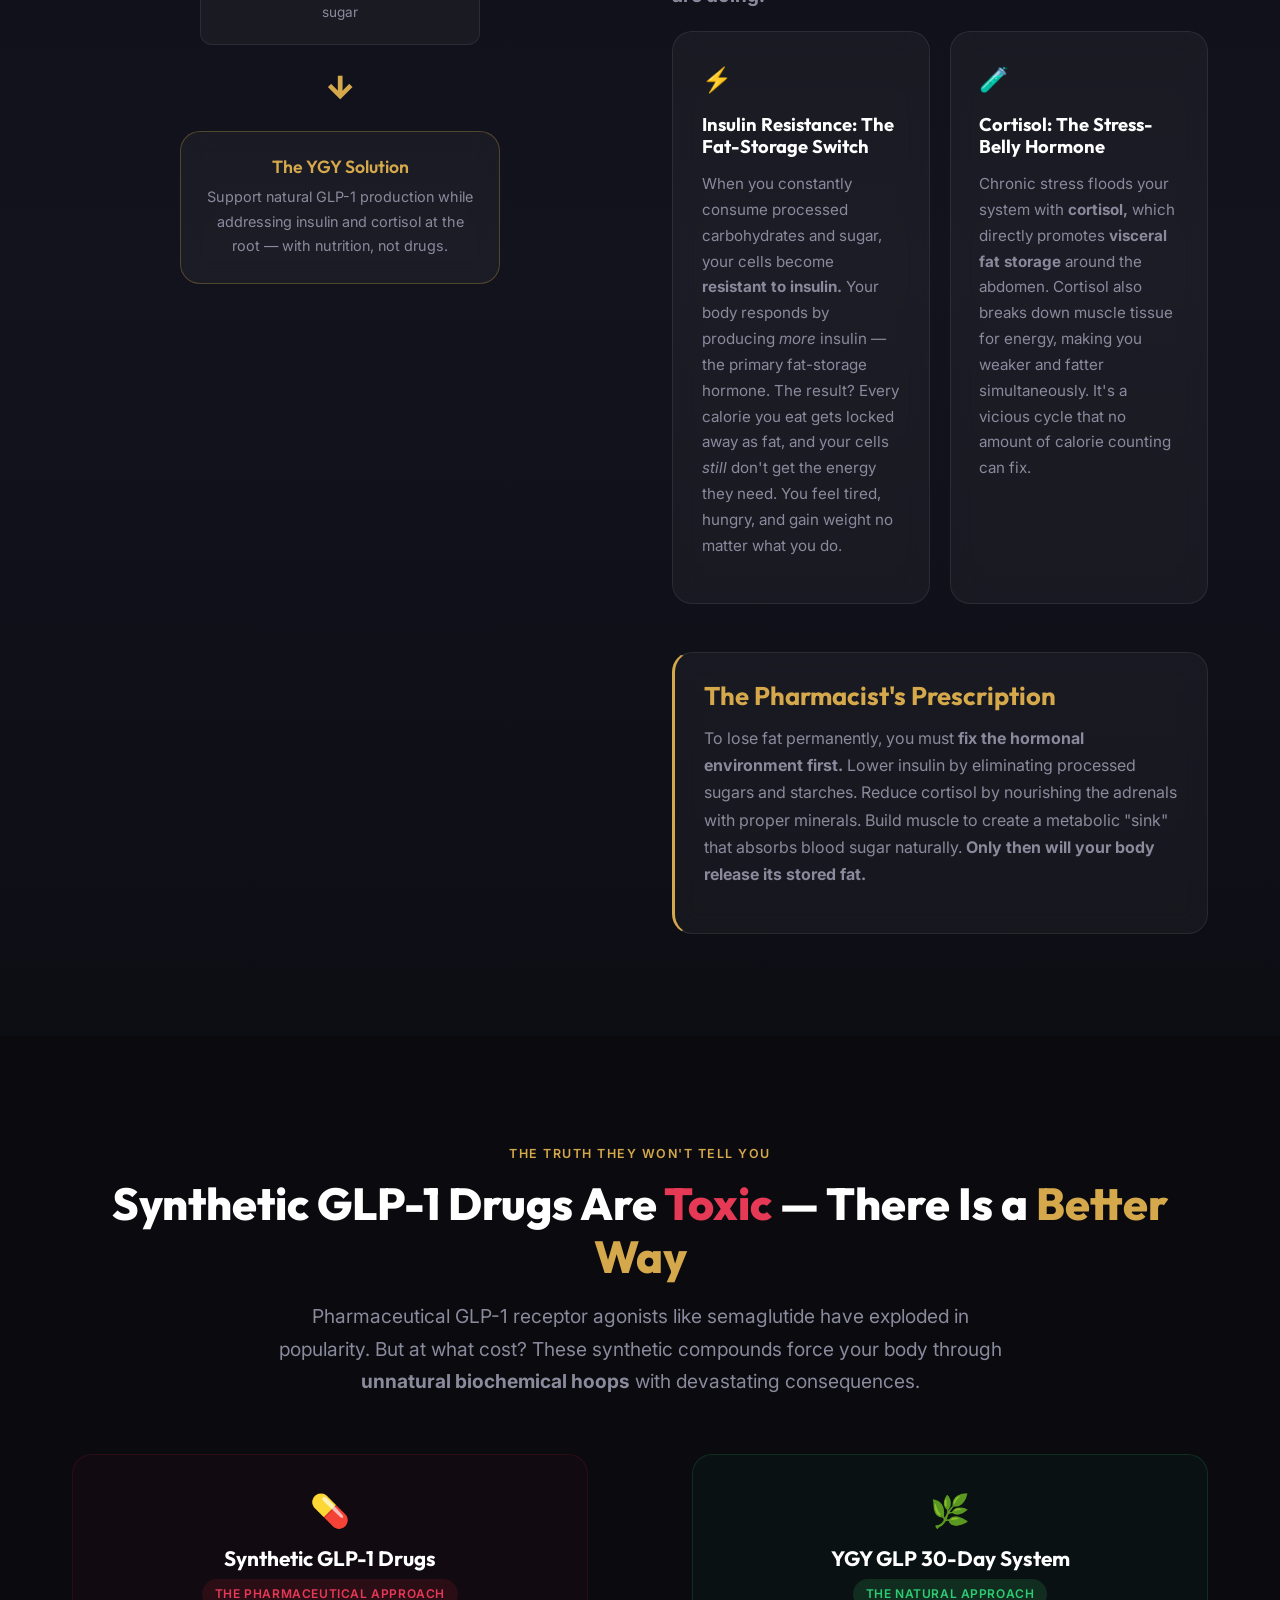
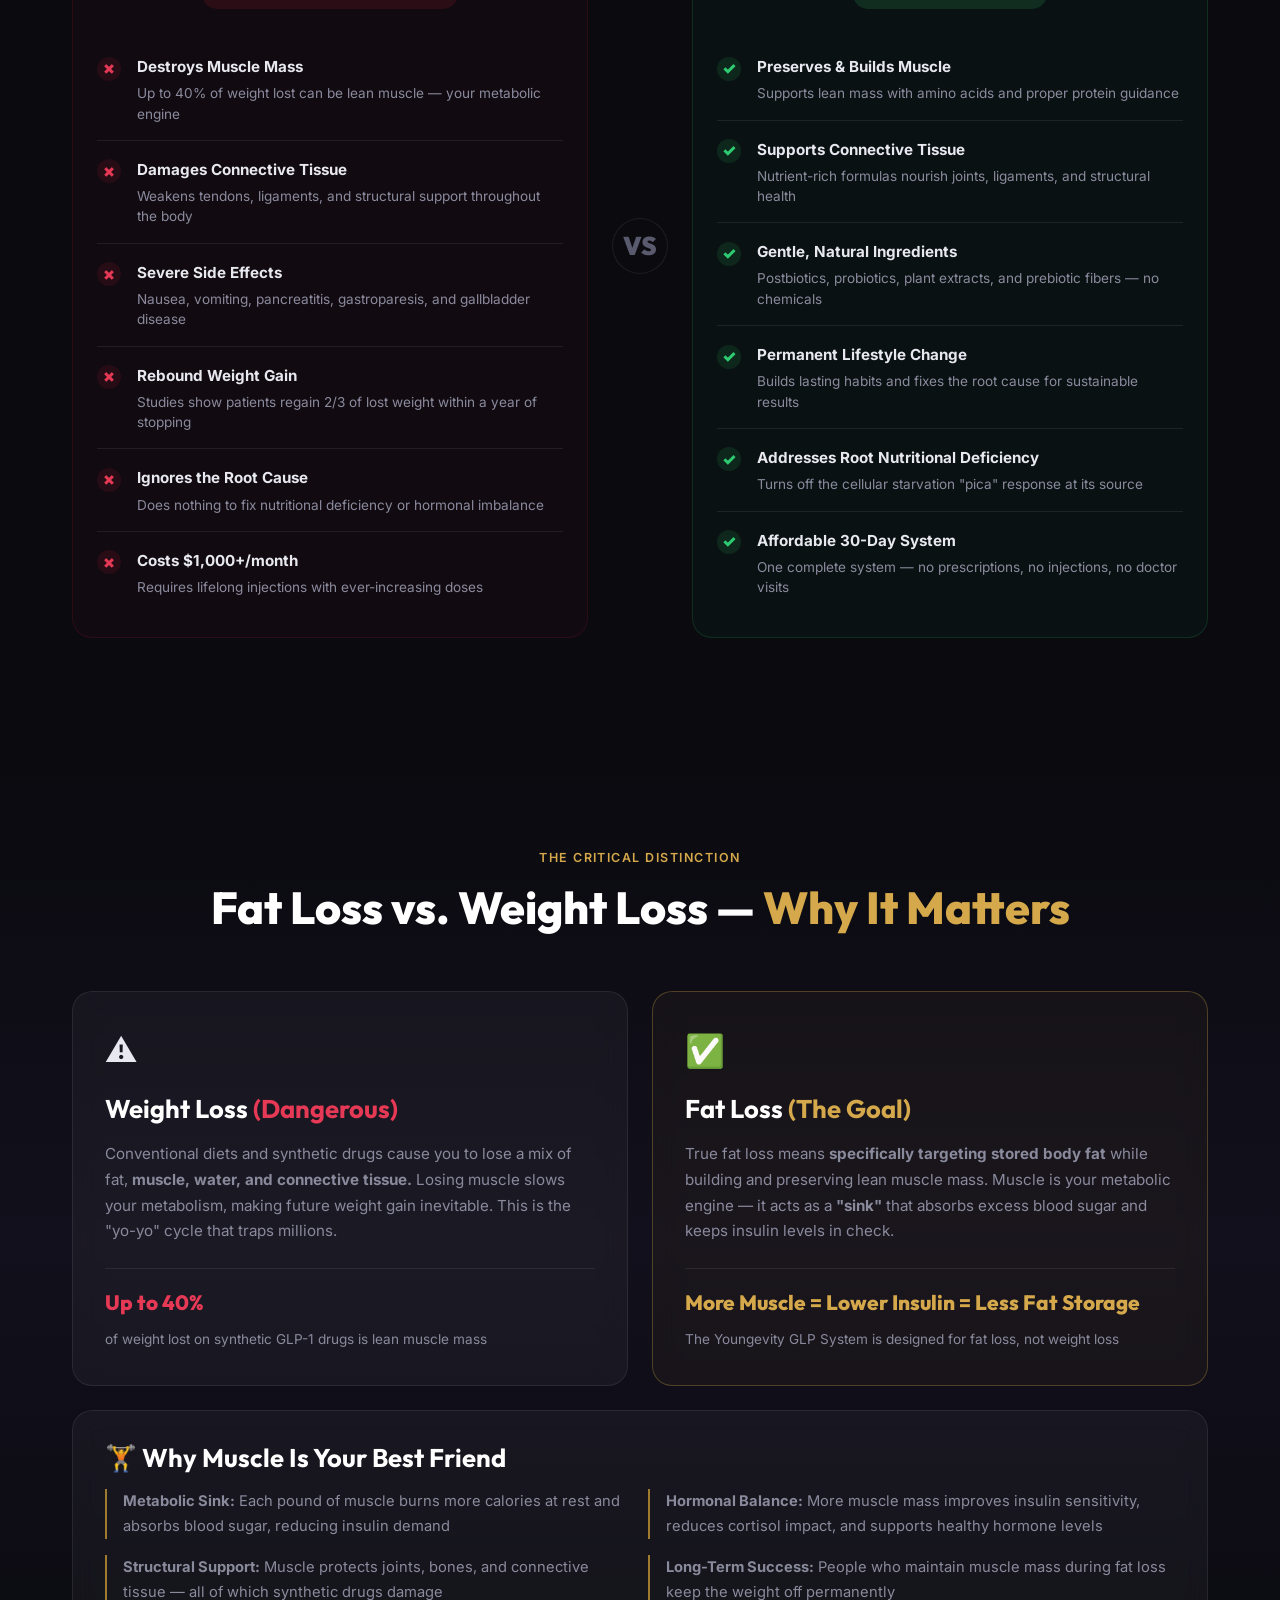
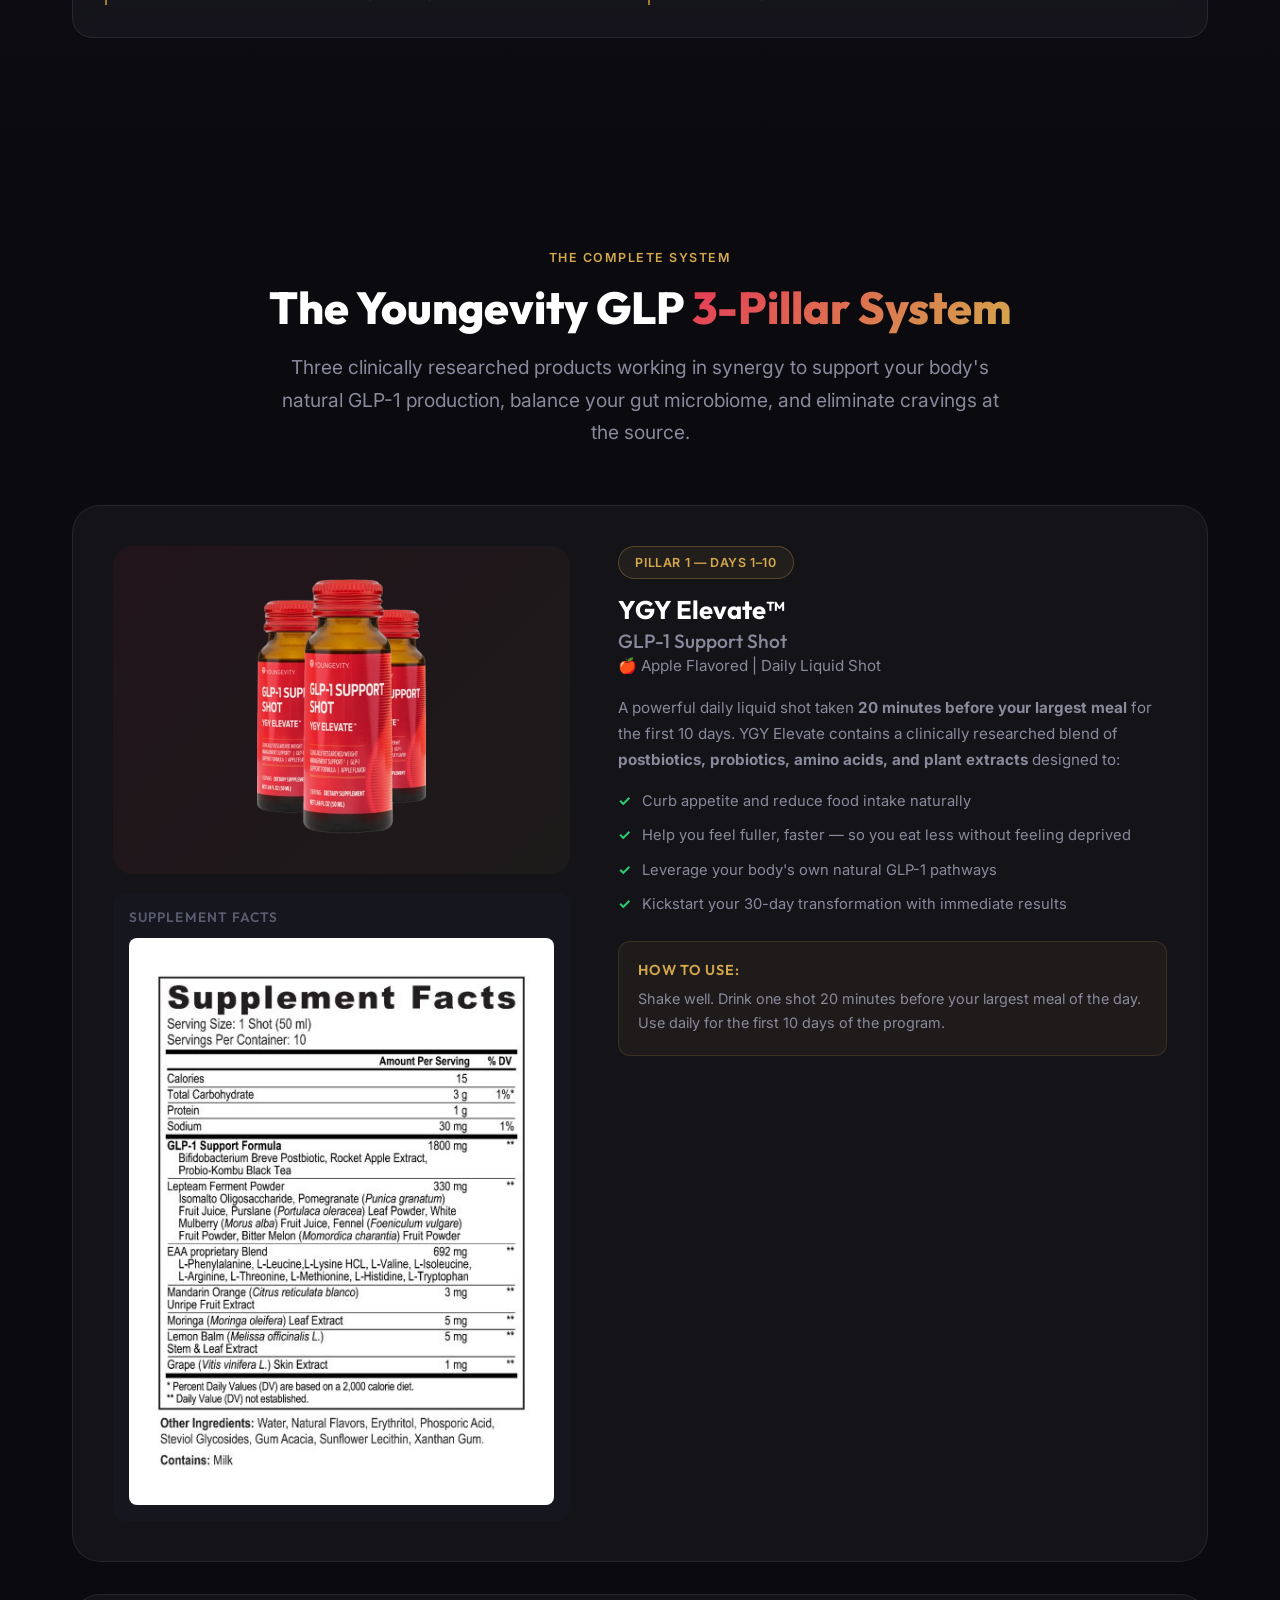
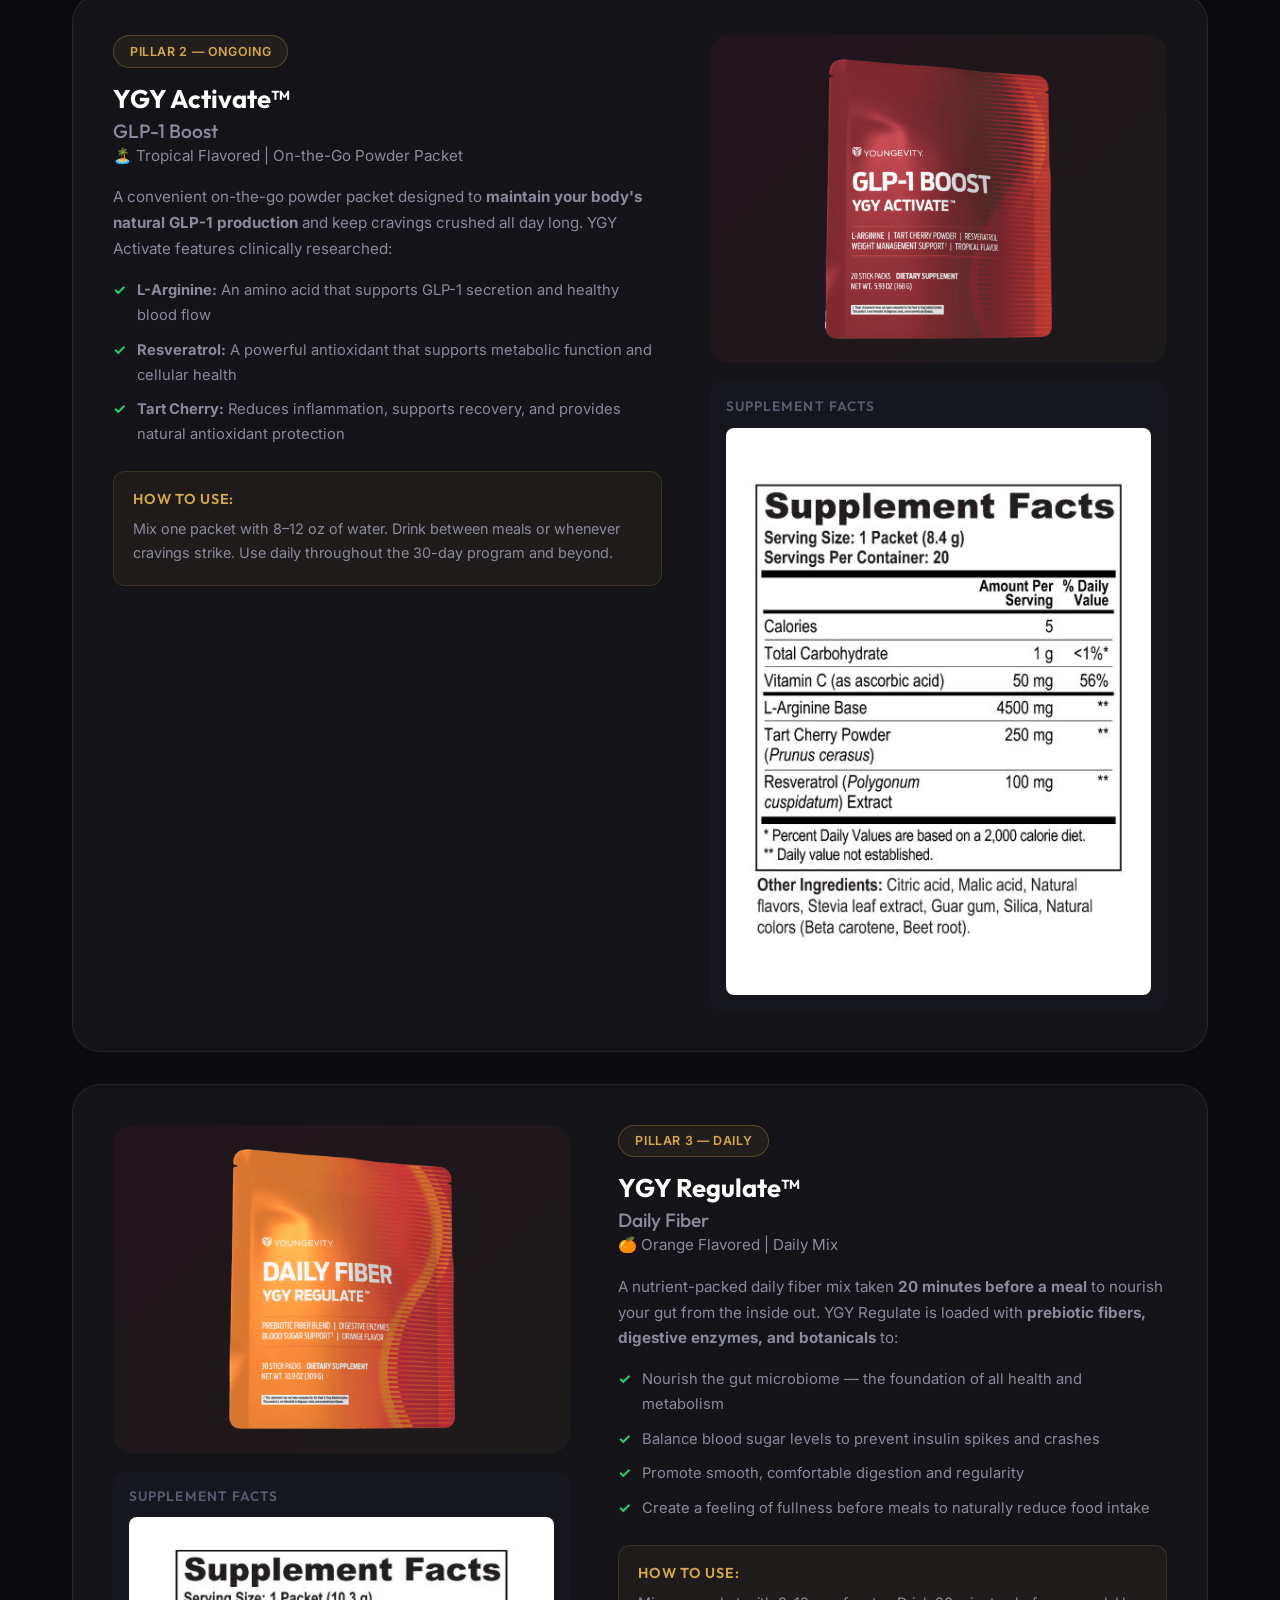
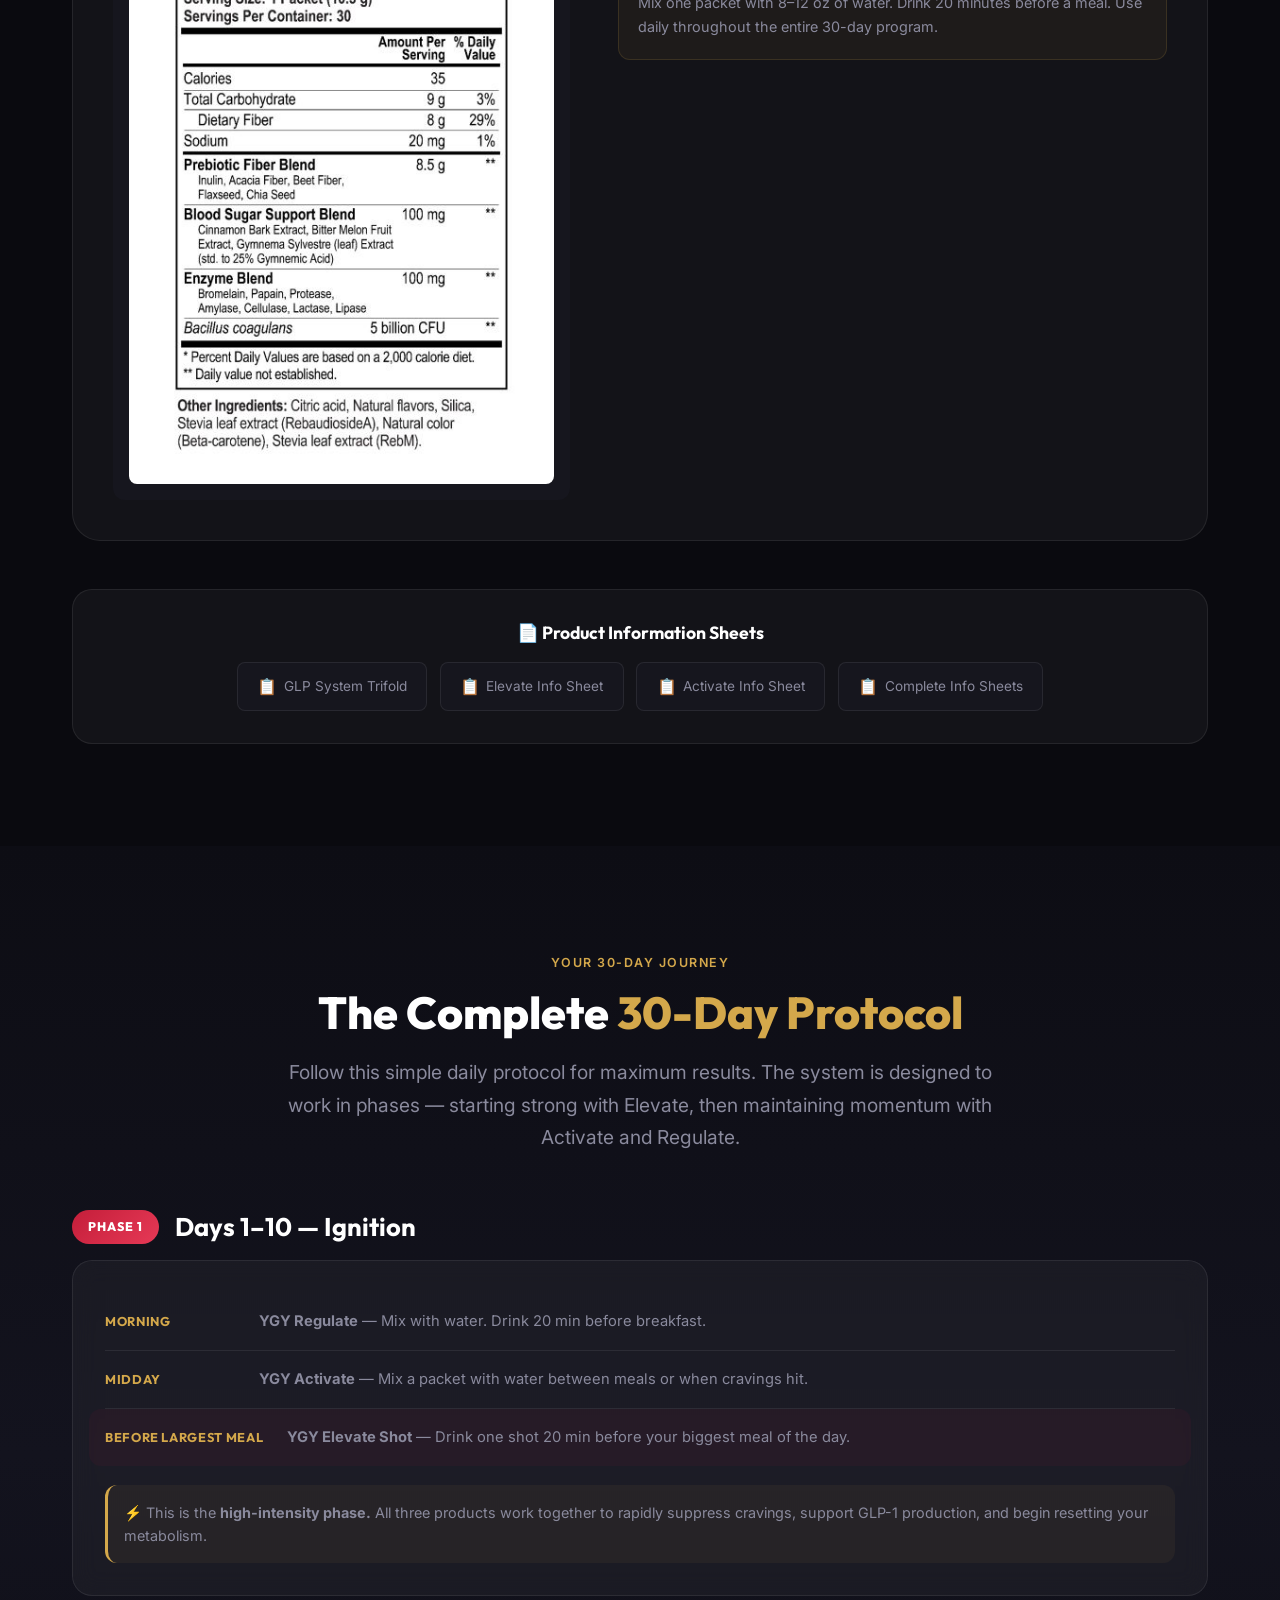
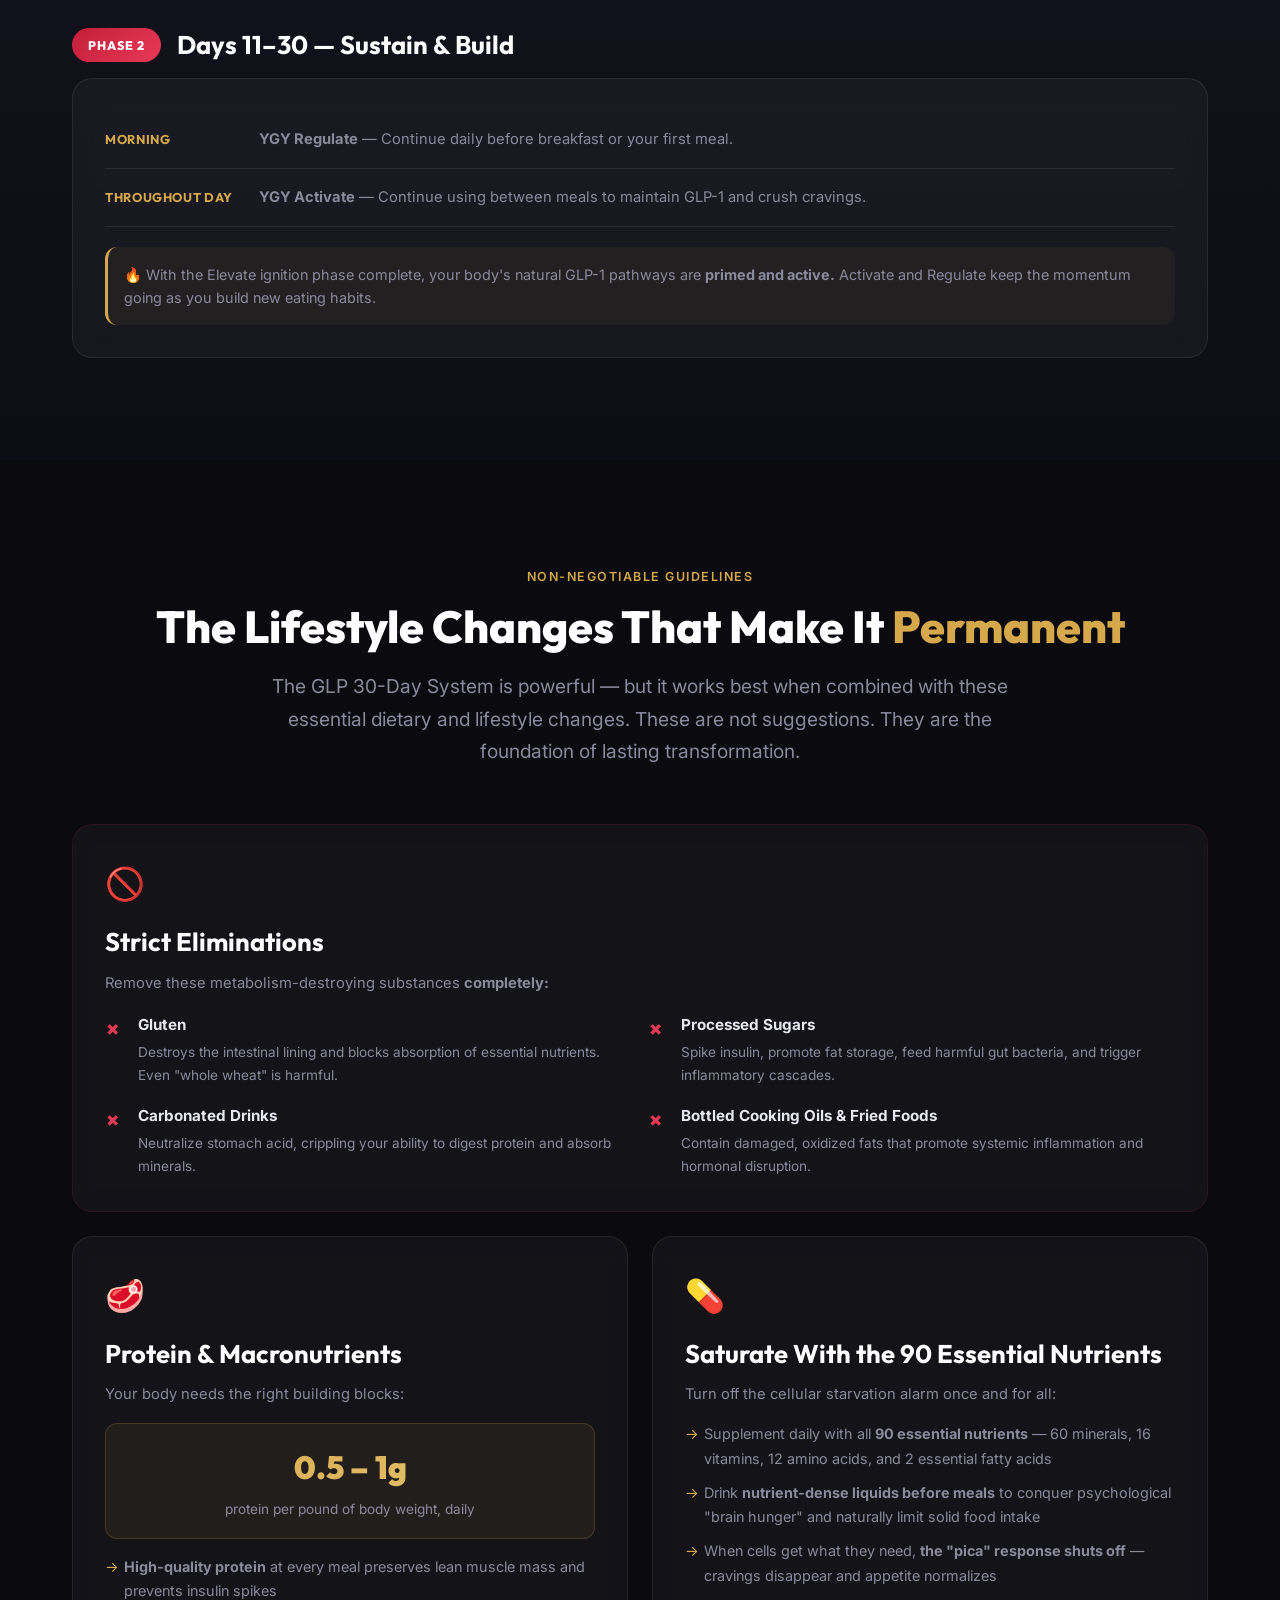
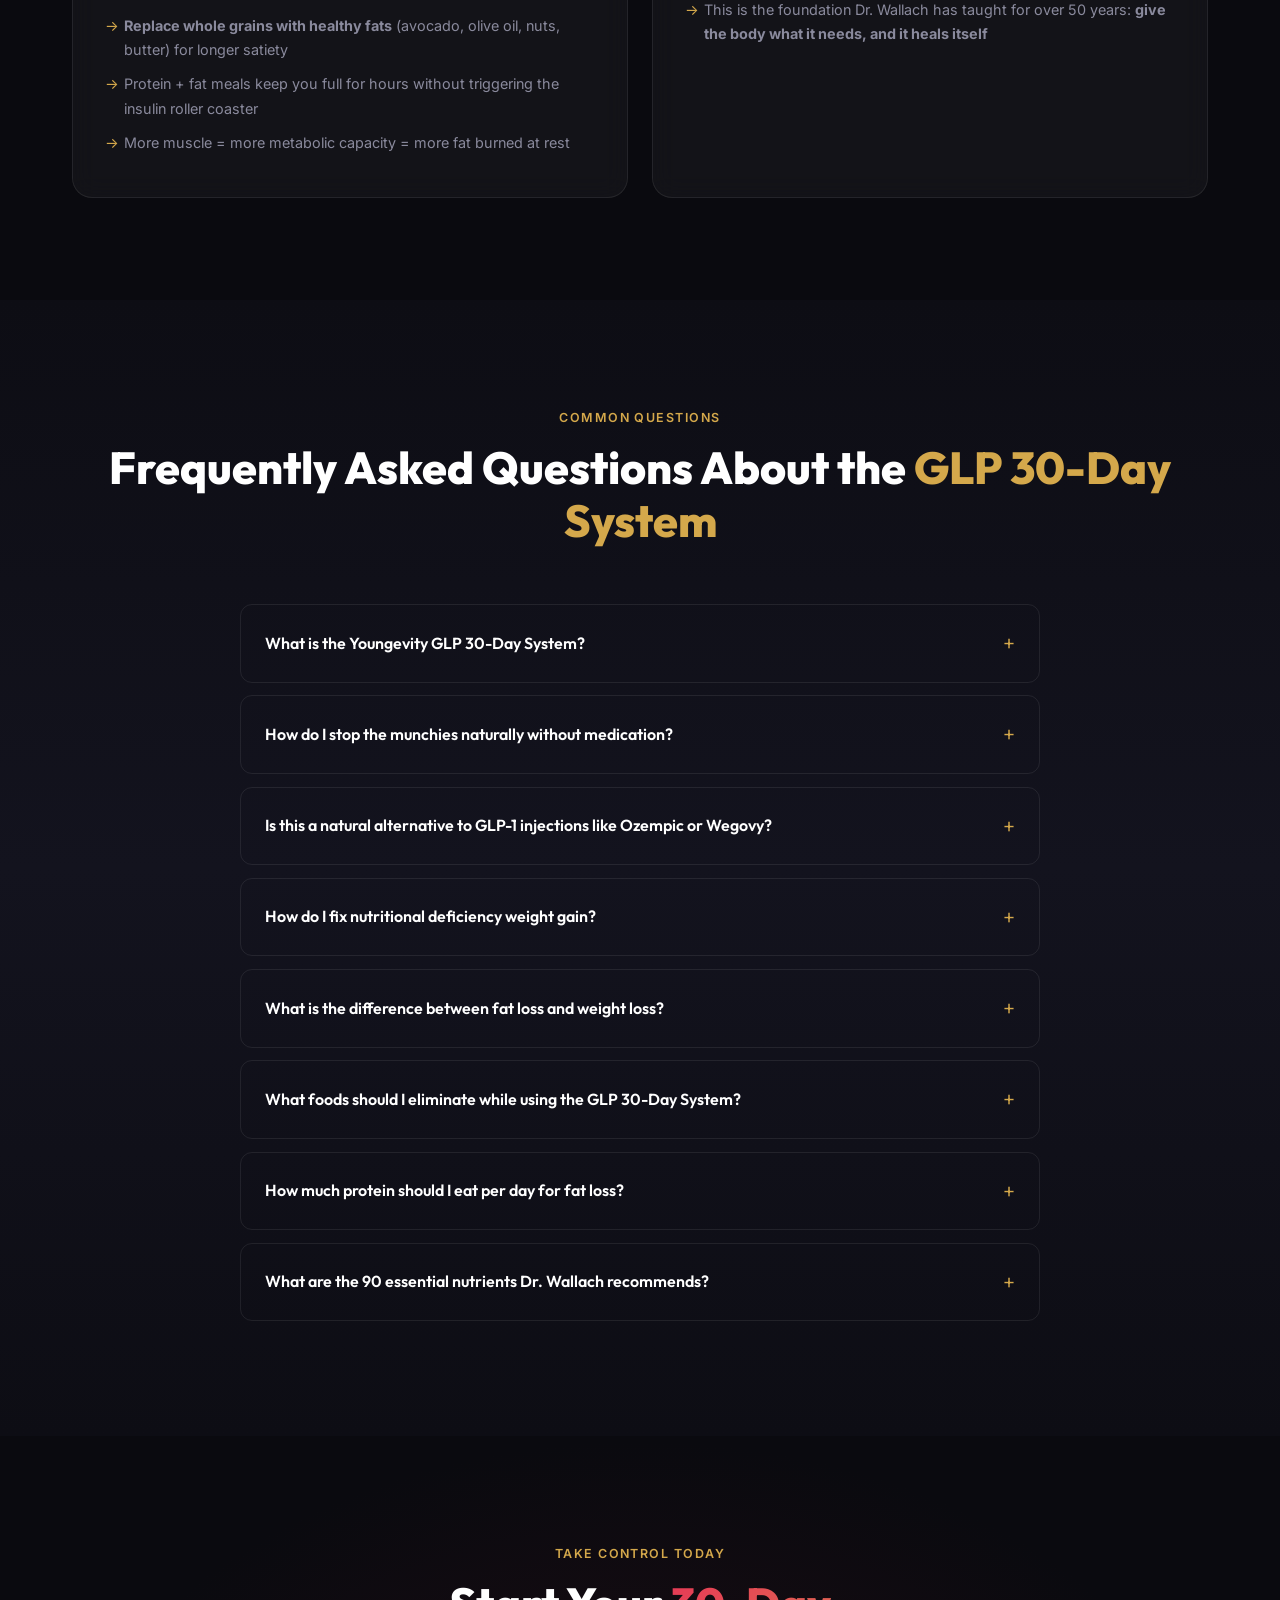
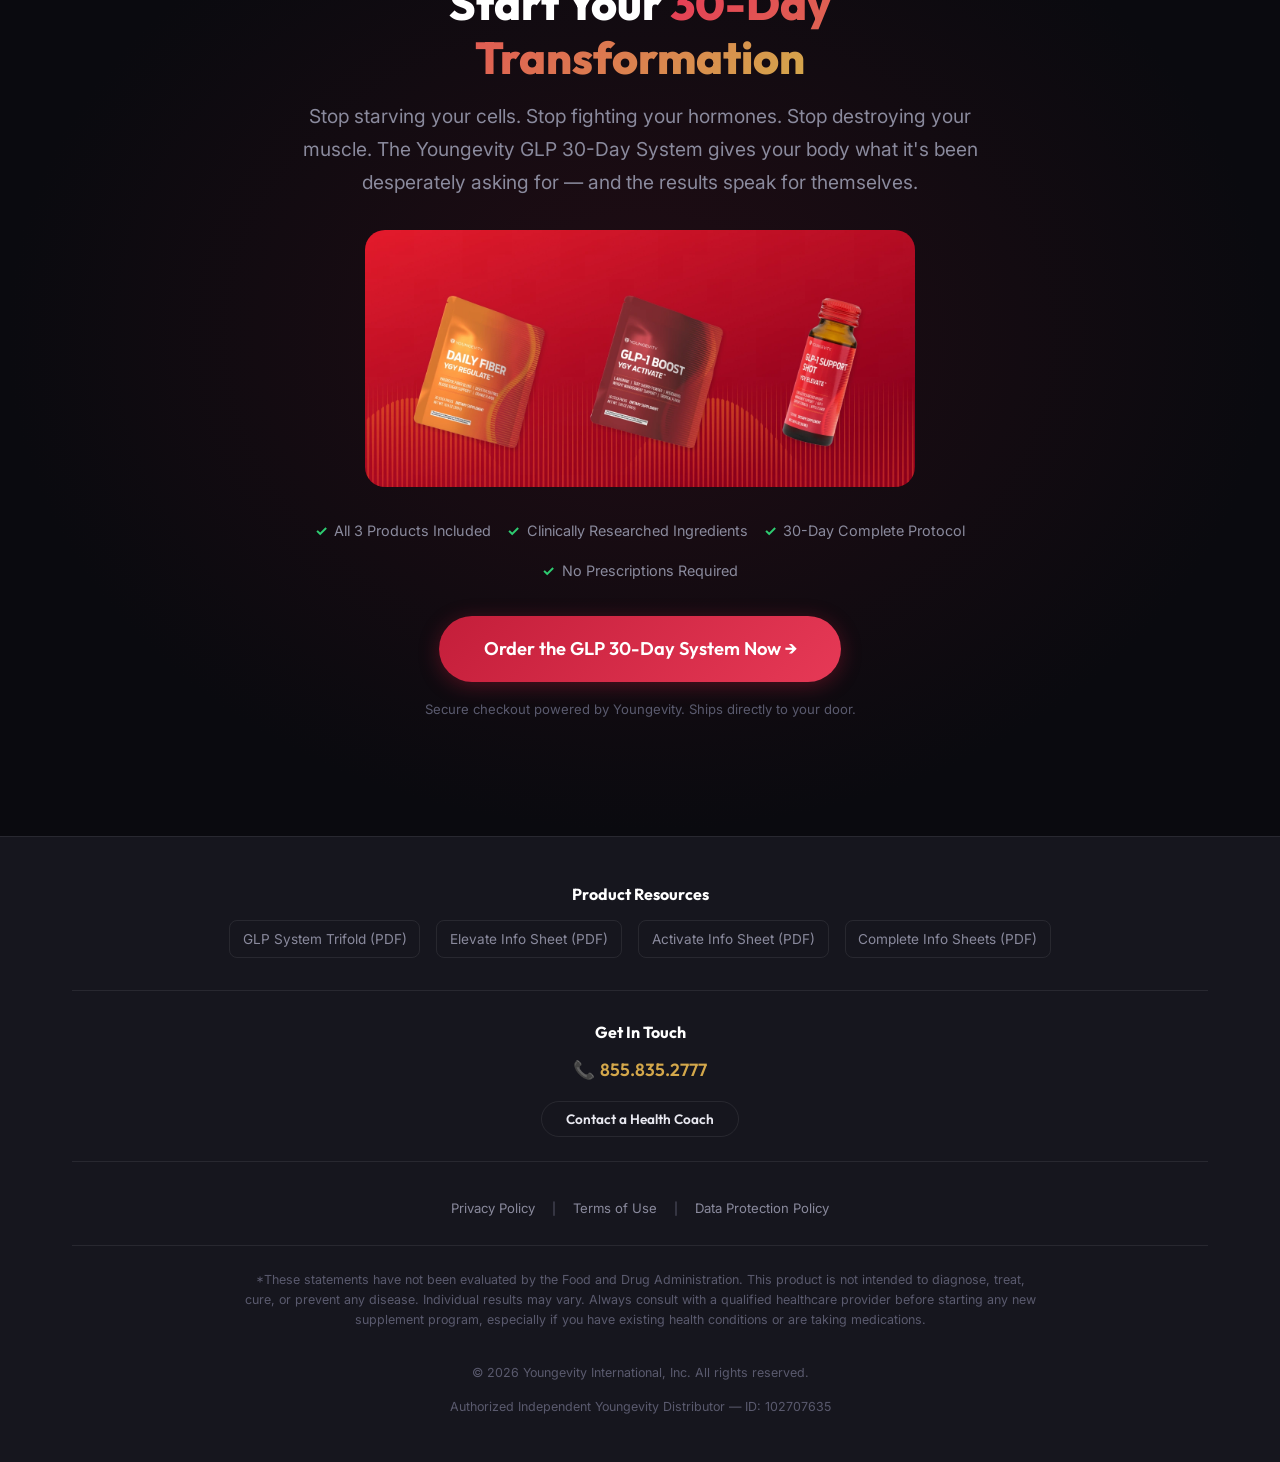
==== commit 784bb85c: "Move distributor badge to footer only" ====
--- a/index.html
+++ b/index.html
@@ -130,11 +130,6 @@
         </div>
     </nav>
 
-    <!-- Authorized Distributor Badge -->
-    <div class="distributor-badge" id="distributor-badge">
-        Authorized Independent Youngevity Distributor — ID: <span id="distributor-id"></span>
-    </div>
-
     <!-- Hero Section -->
     <header class="hero" id="hero">
         <div class="hero-bg">
--- a/style.css
+++ b/style.css
@@ -72,7 +72,7 @@
 
 html {
     scroll-behavior: smooth;
-    scroll-padding-top: 110px;
+    scroll-padding-top: 80px;
 }
 
 body {
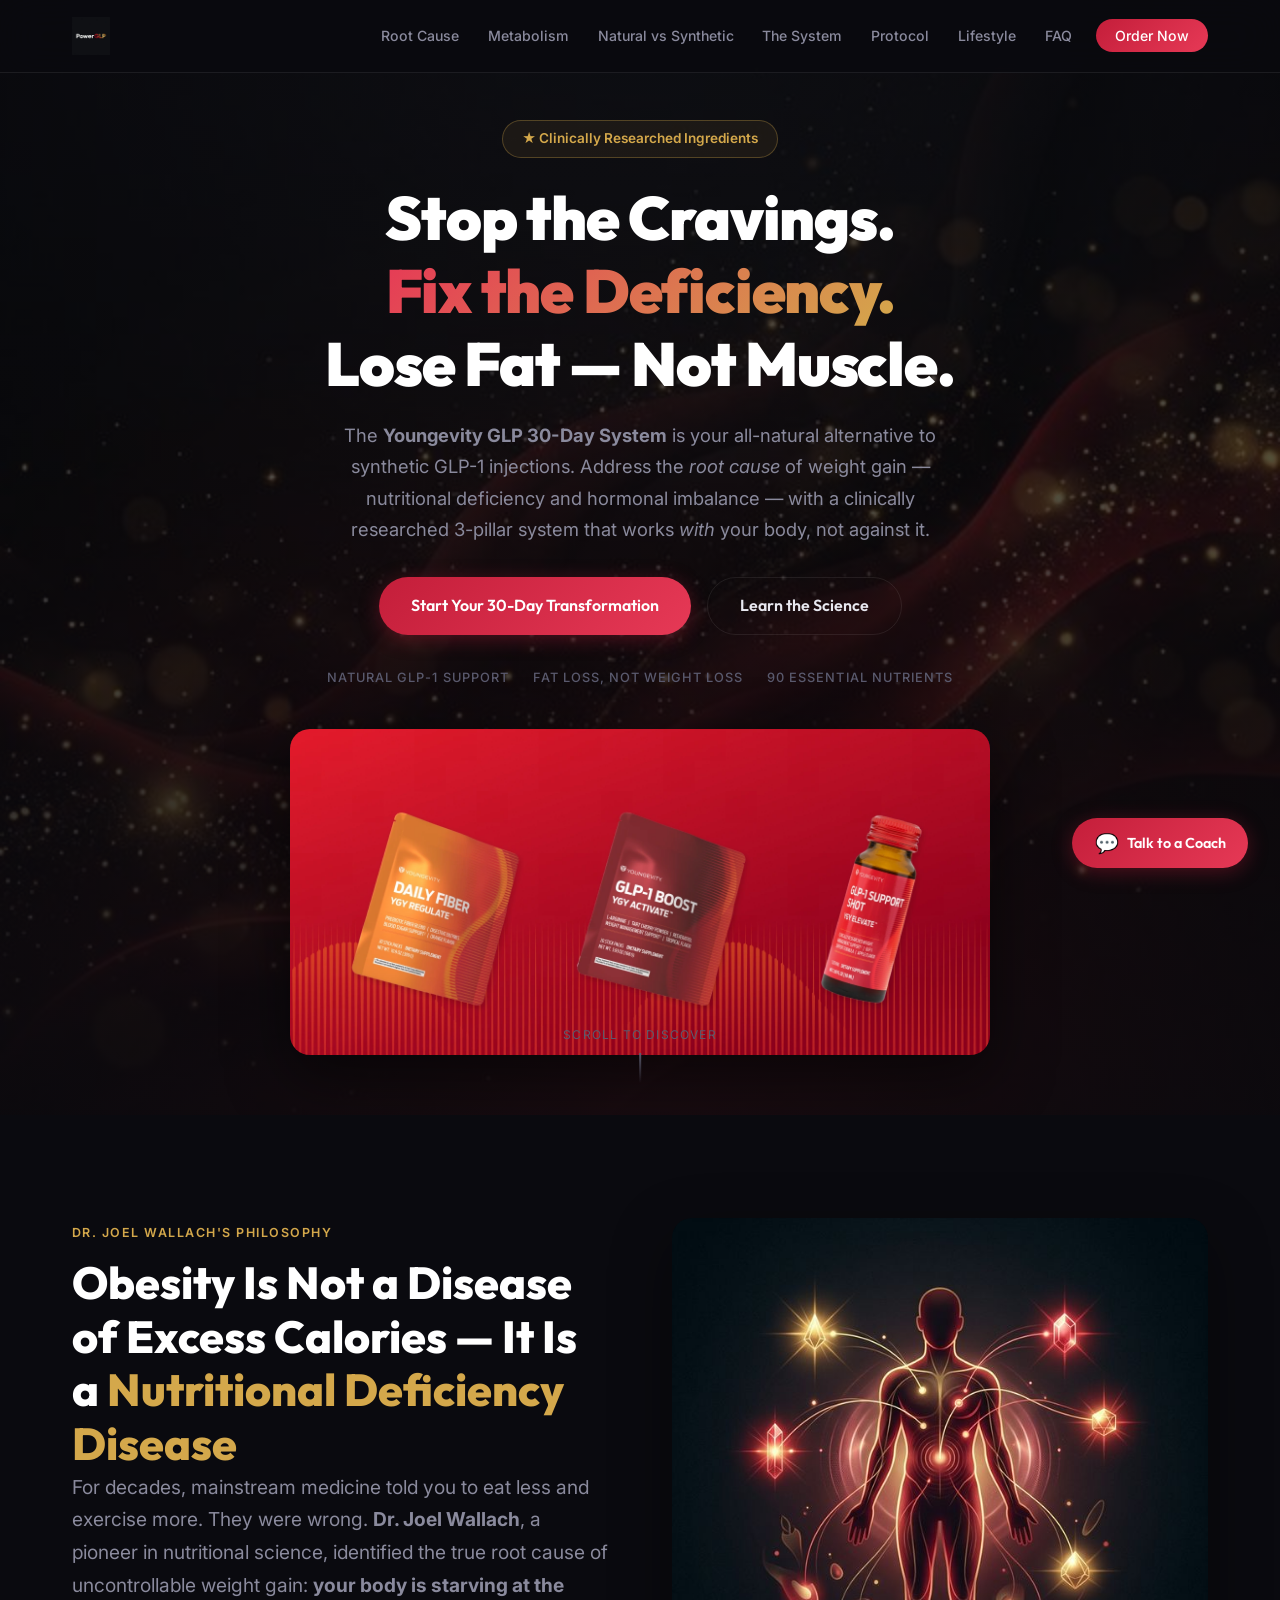
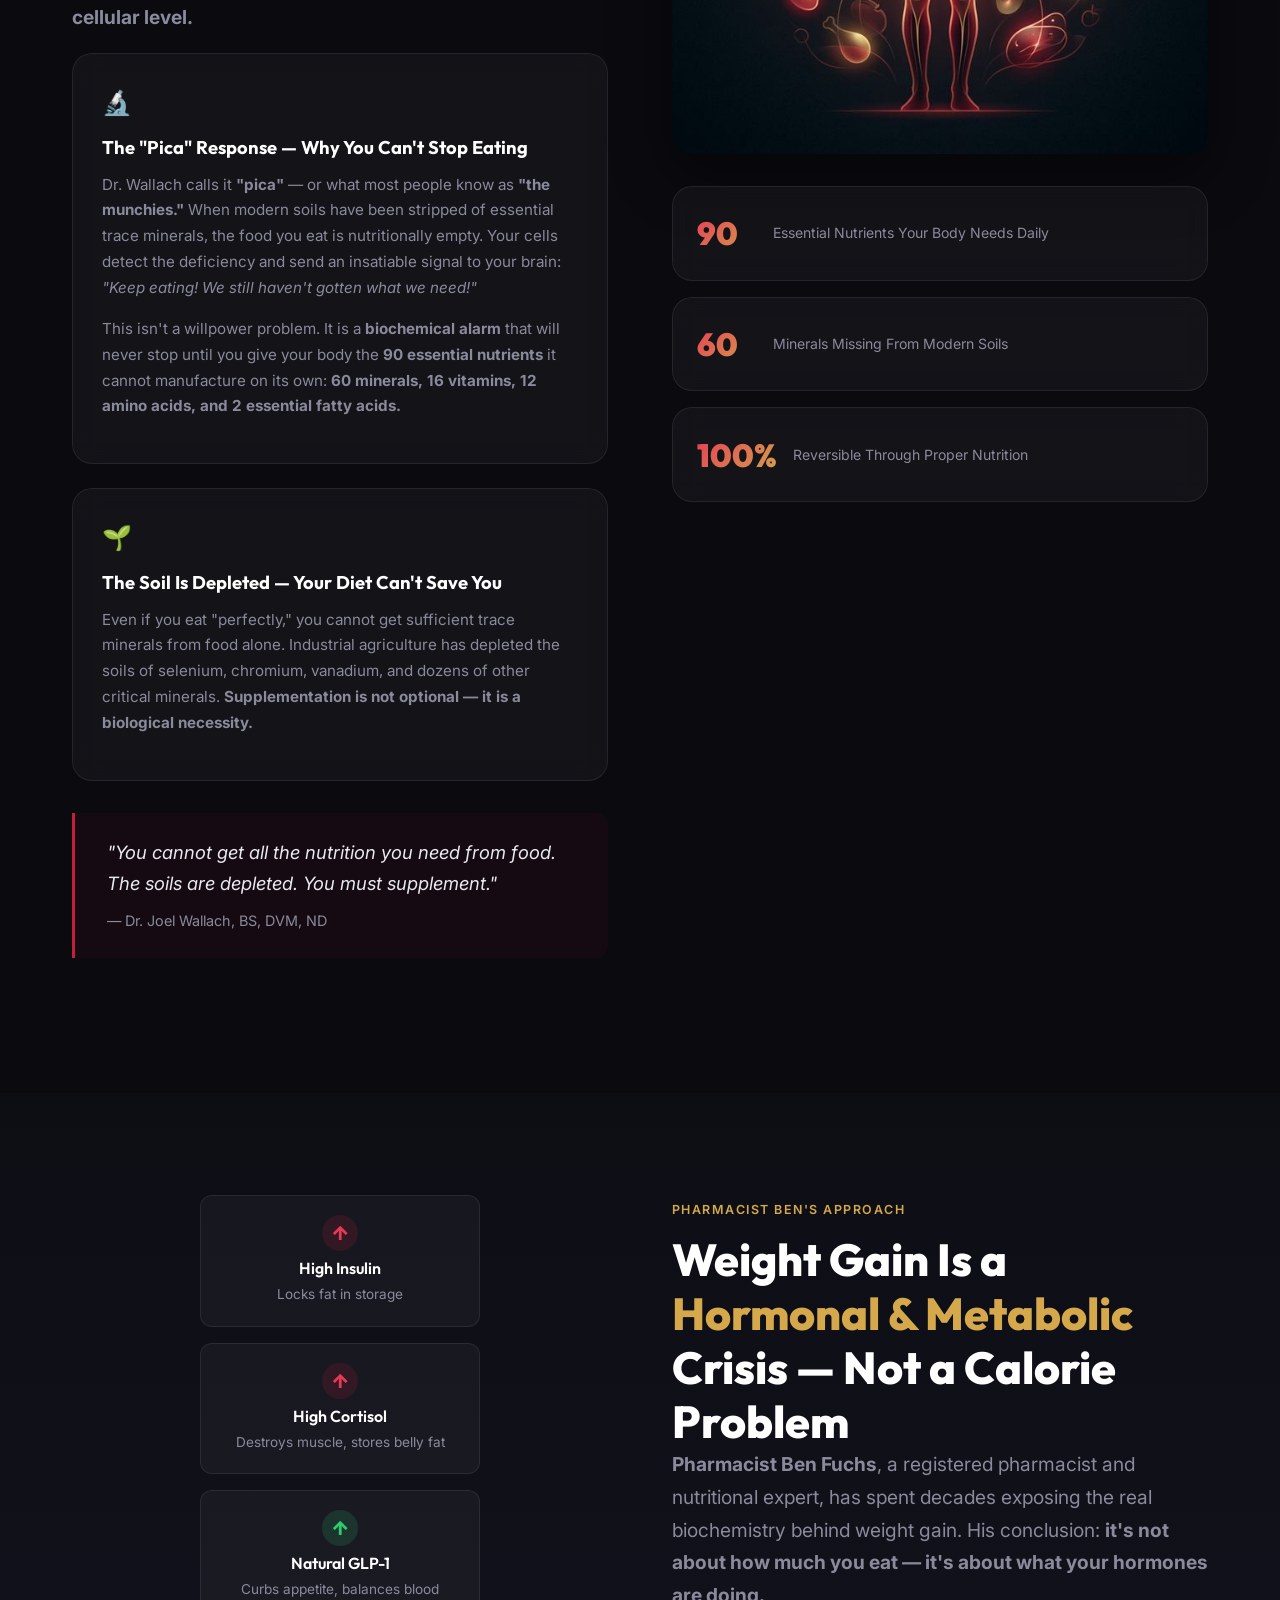
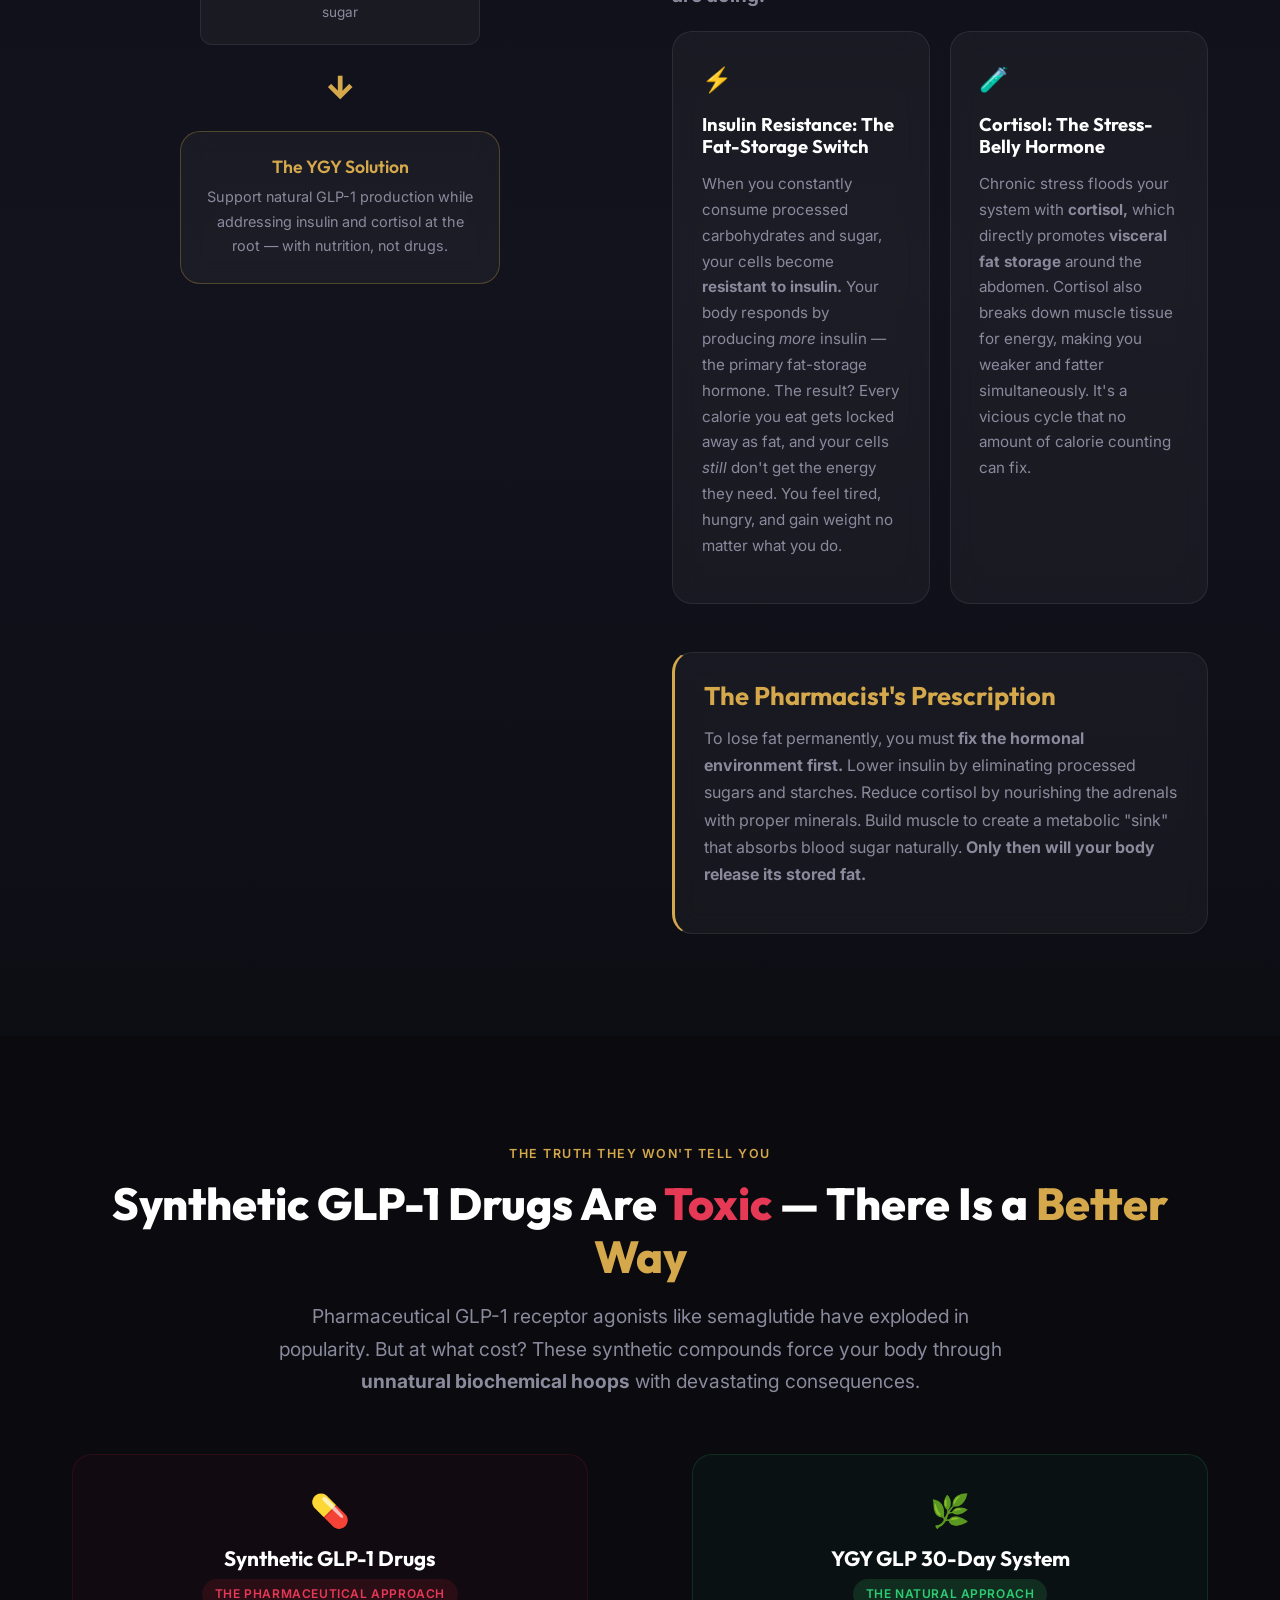
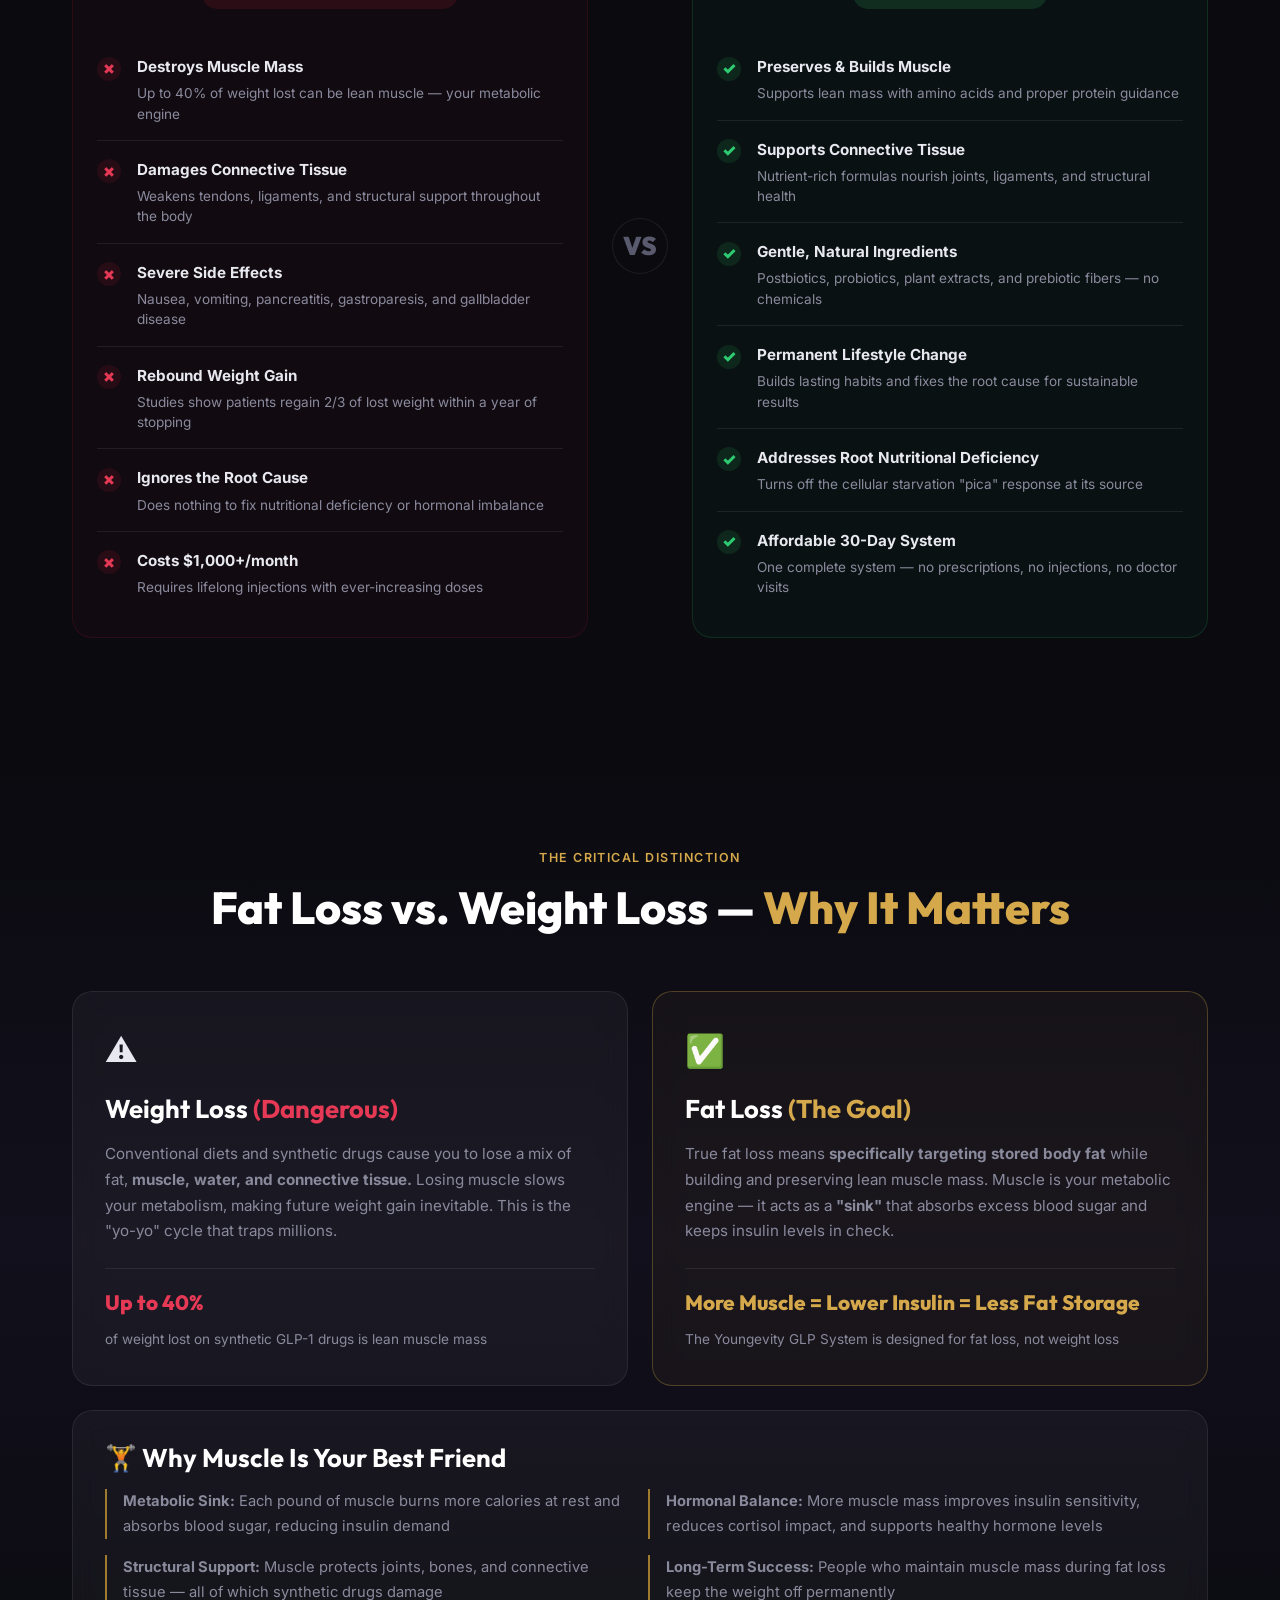
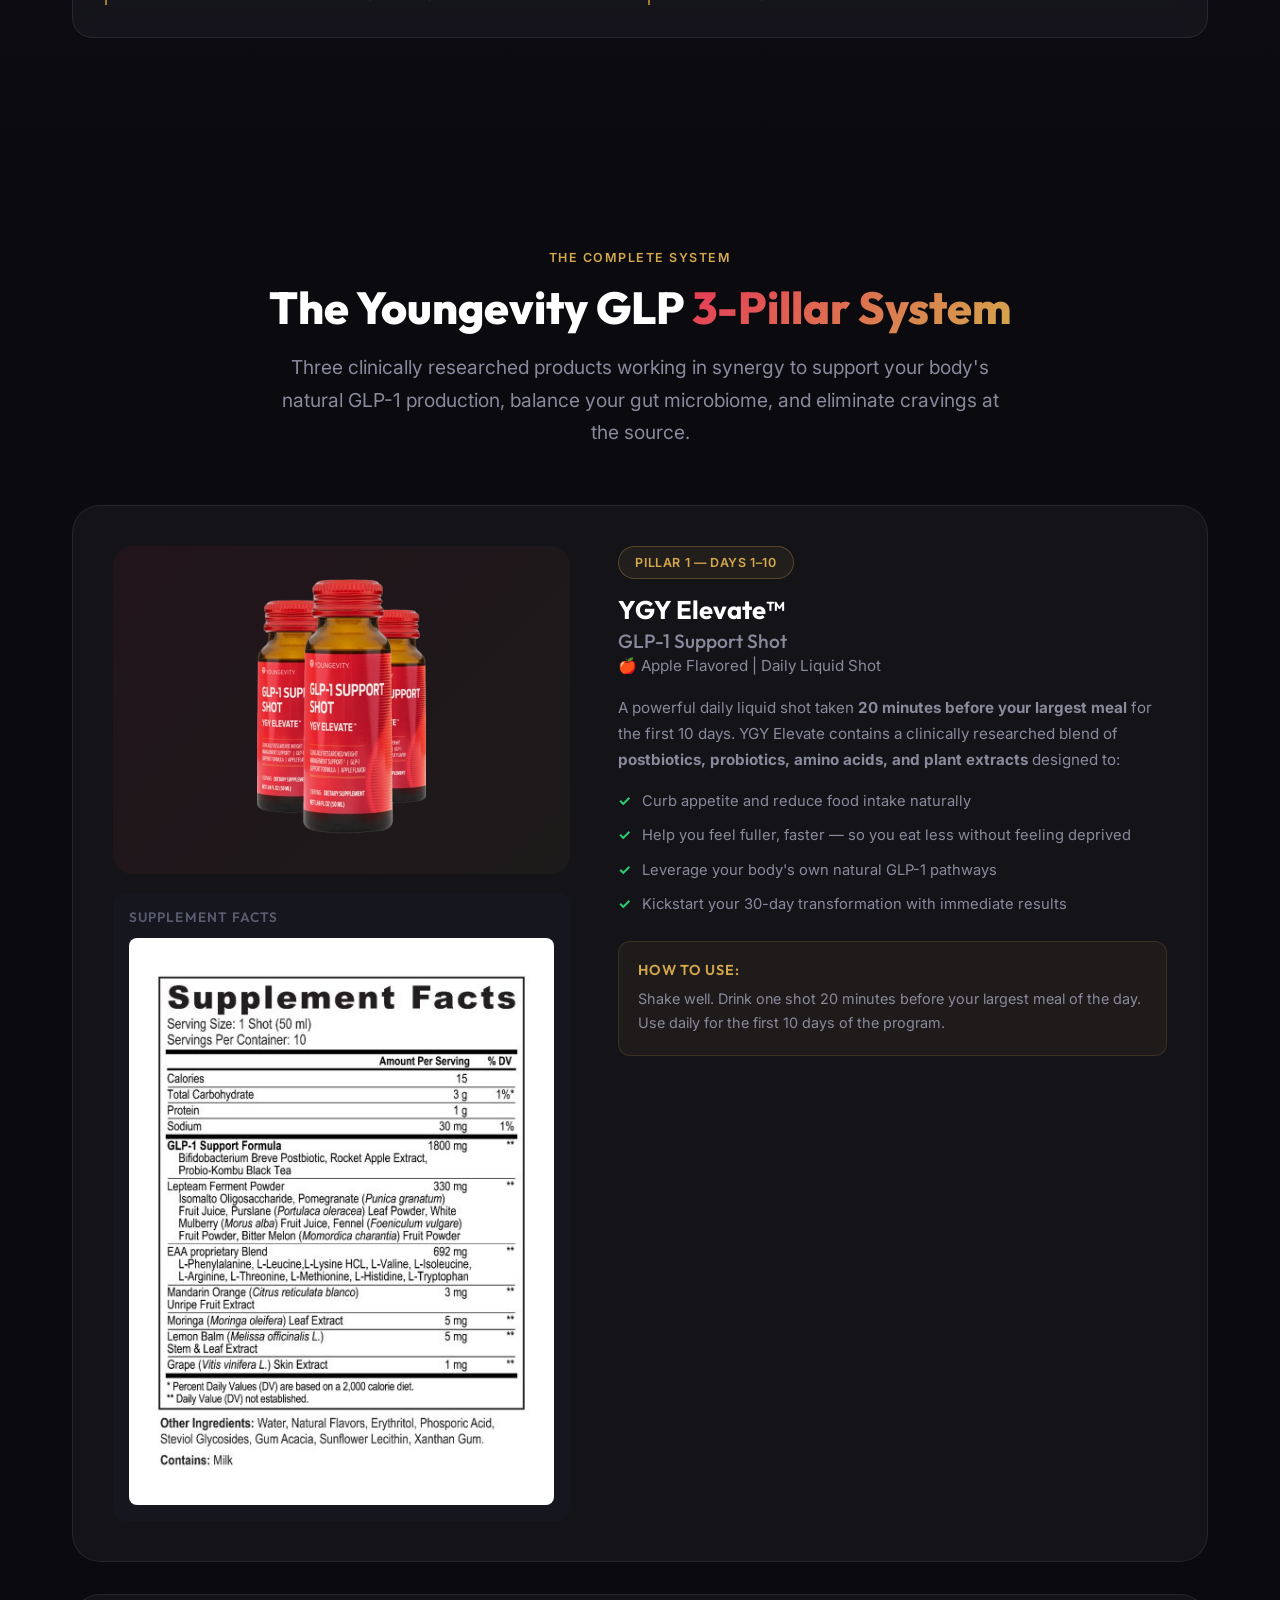
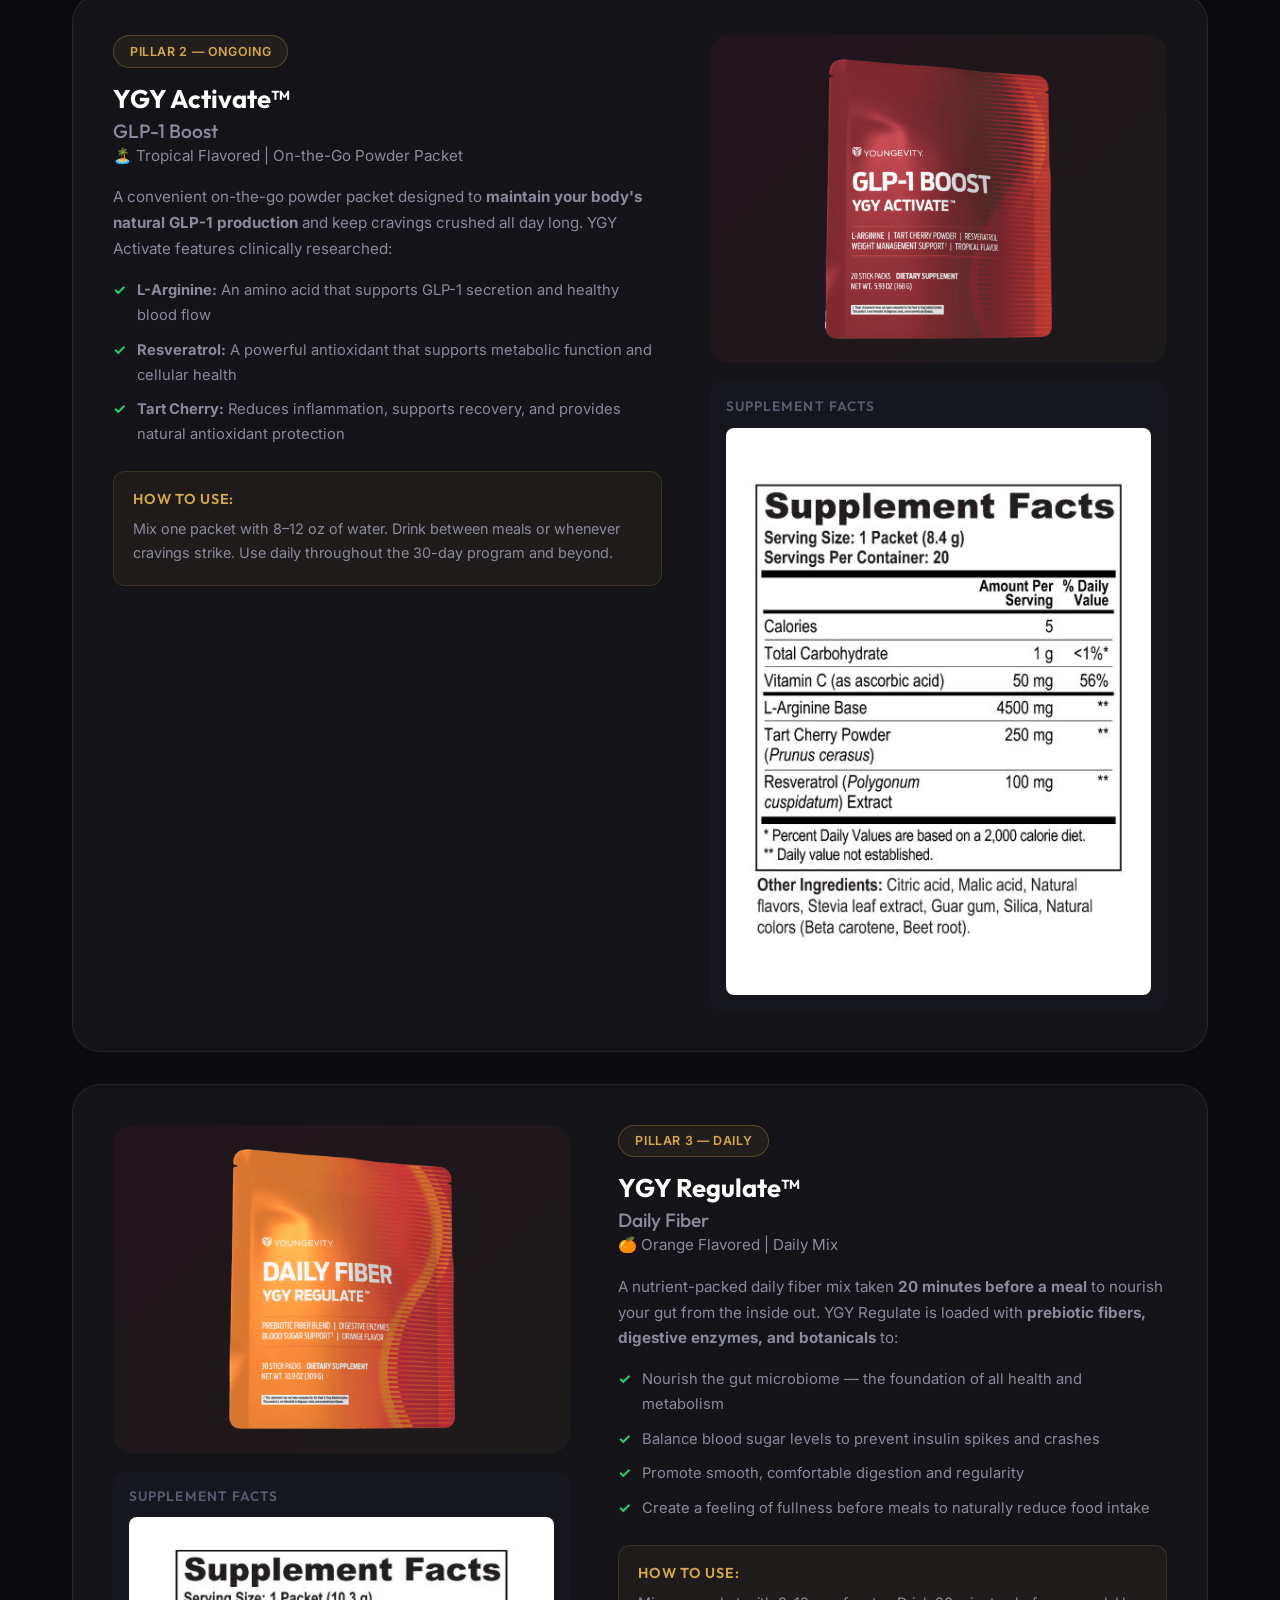
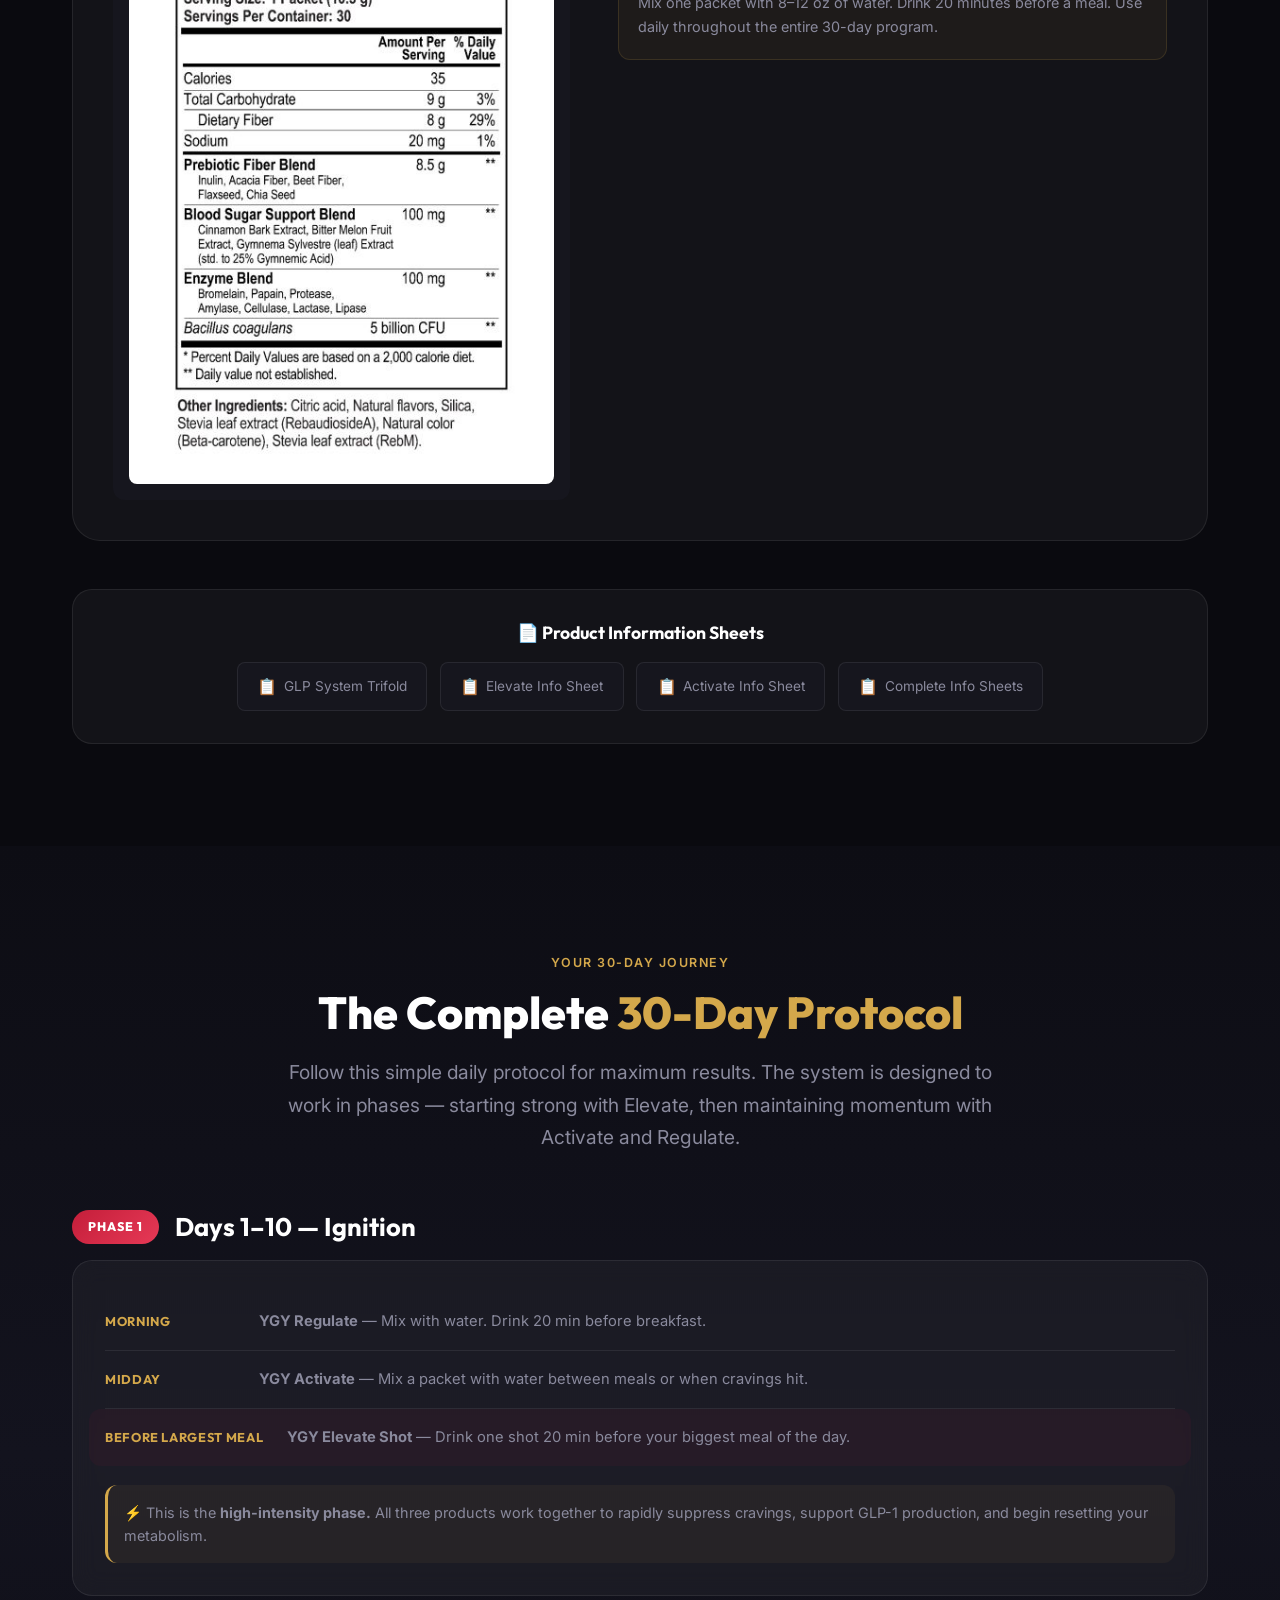
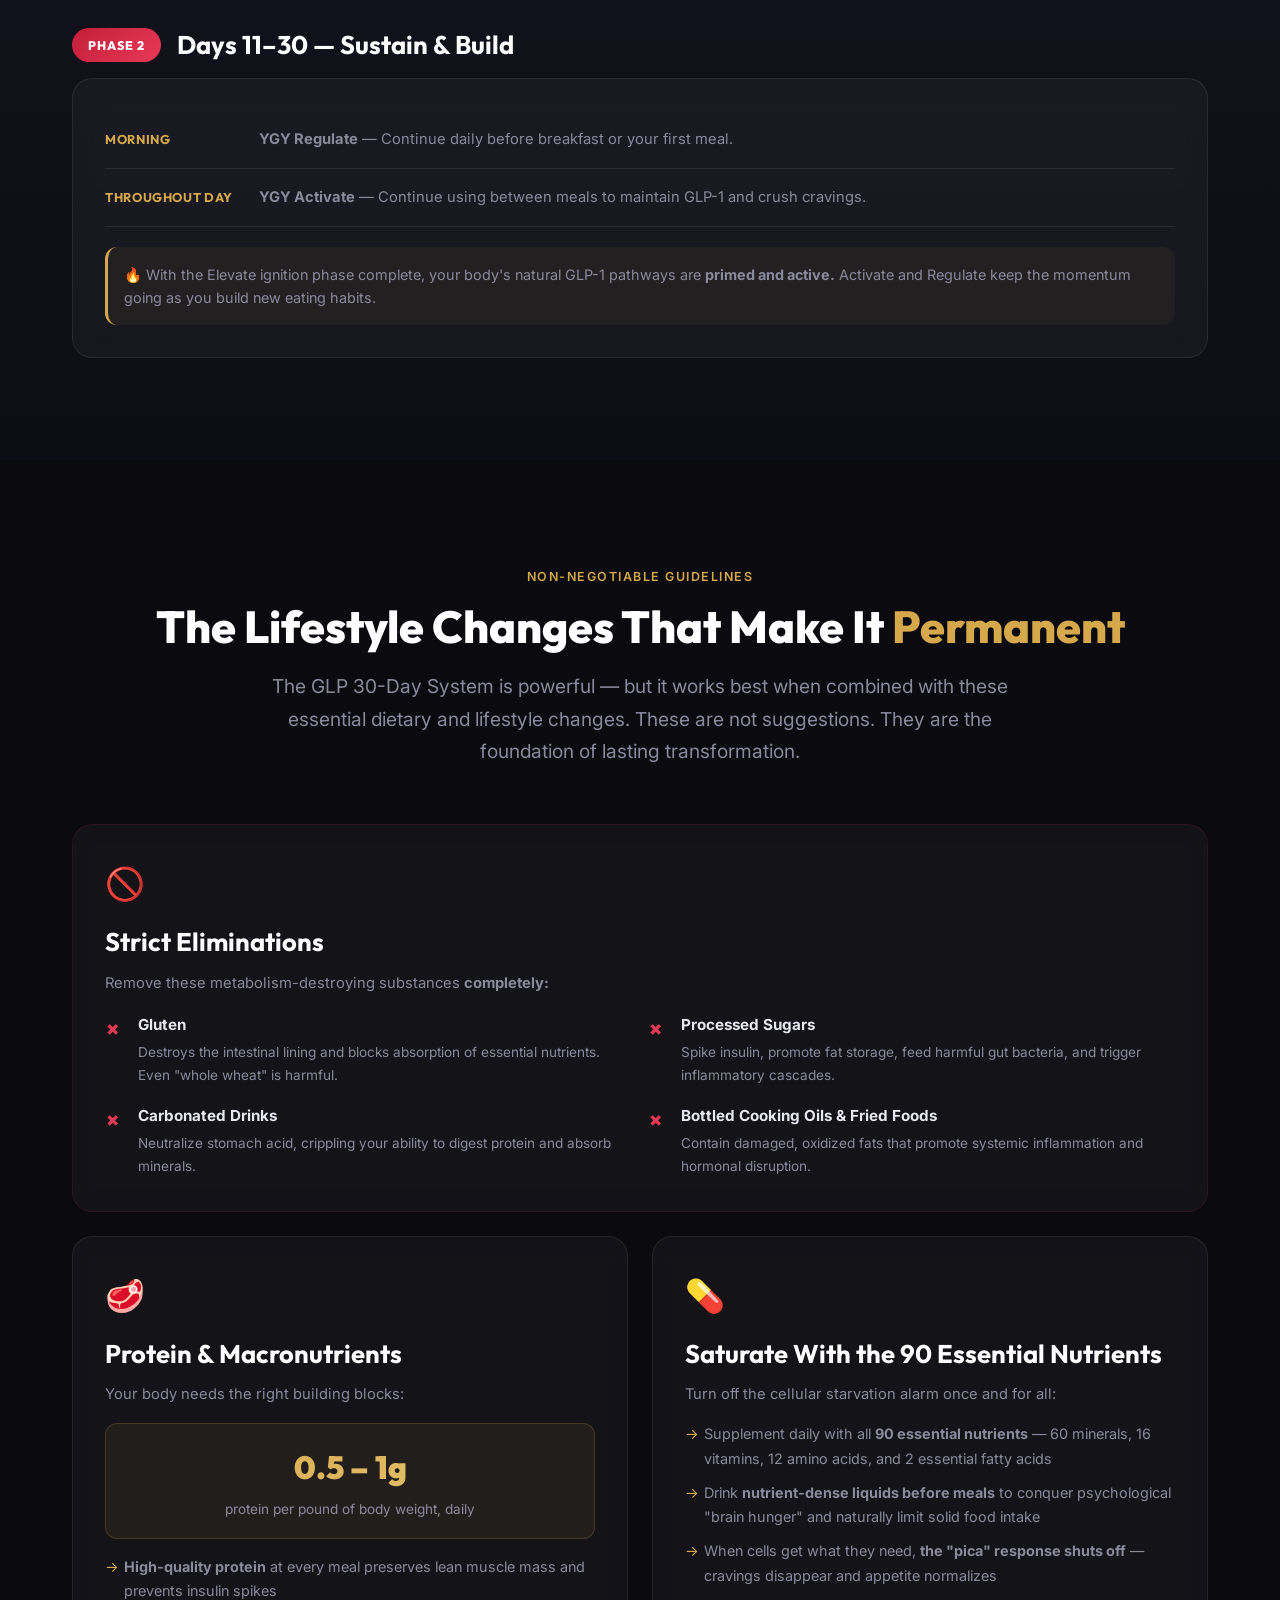
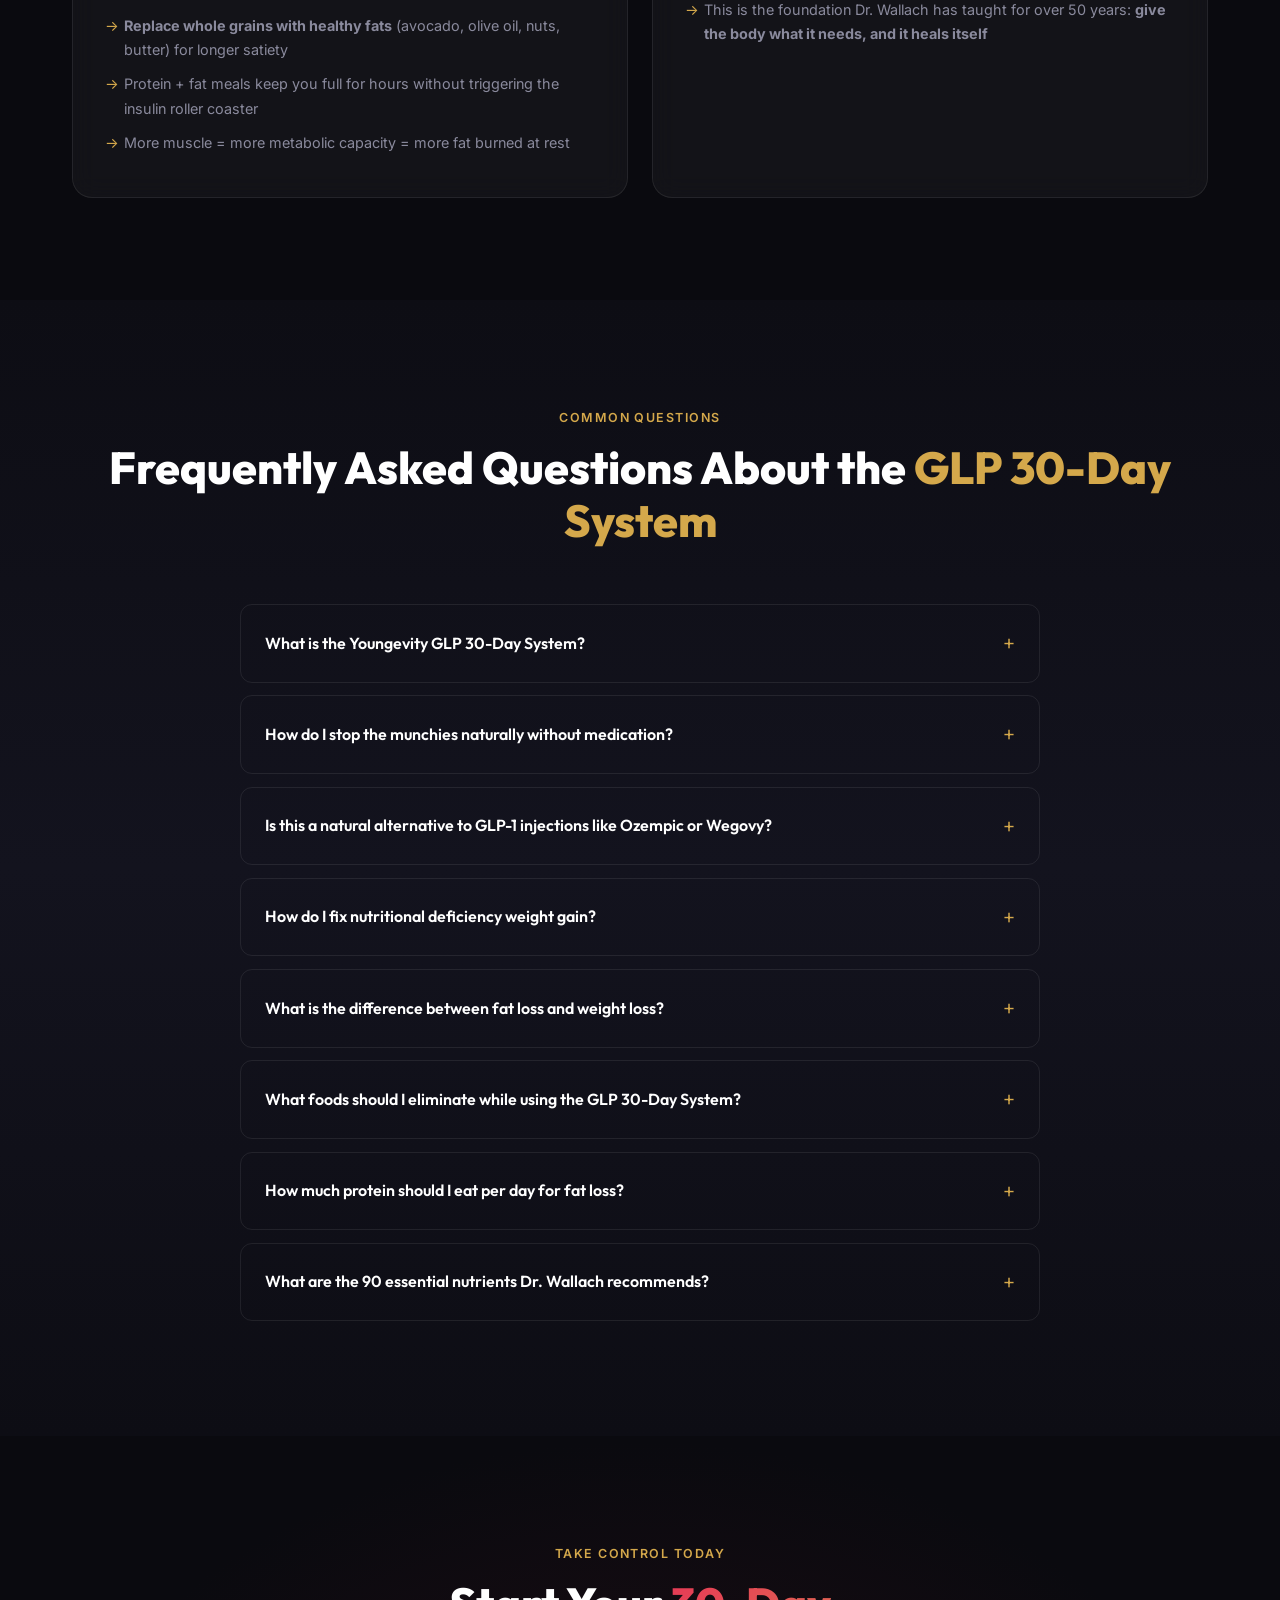
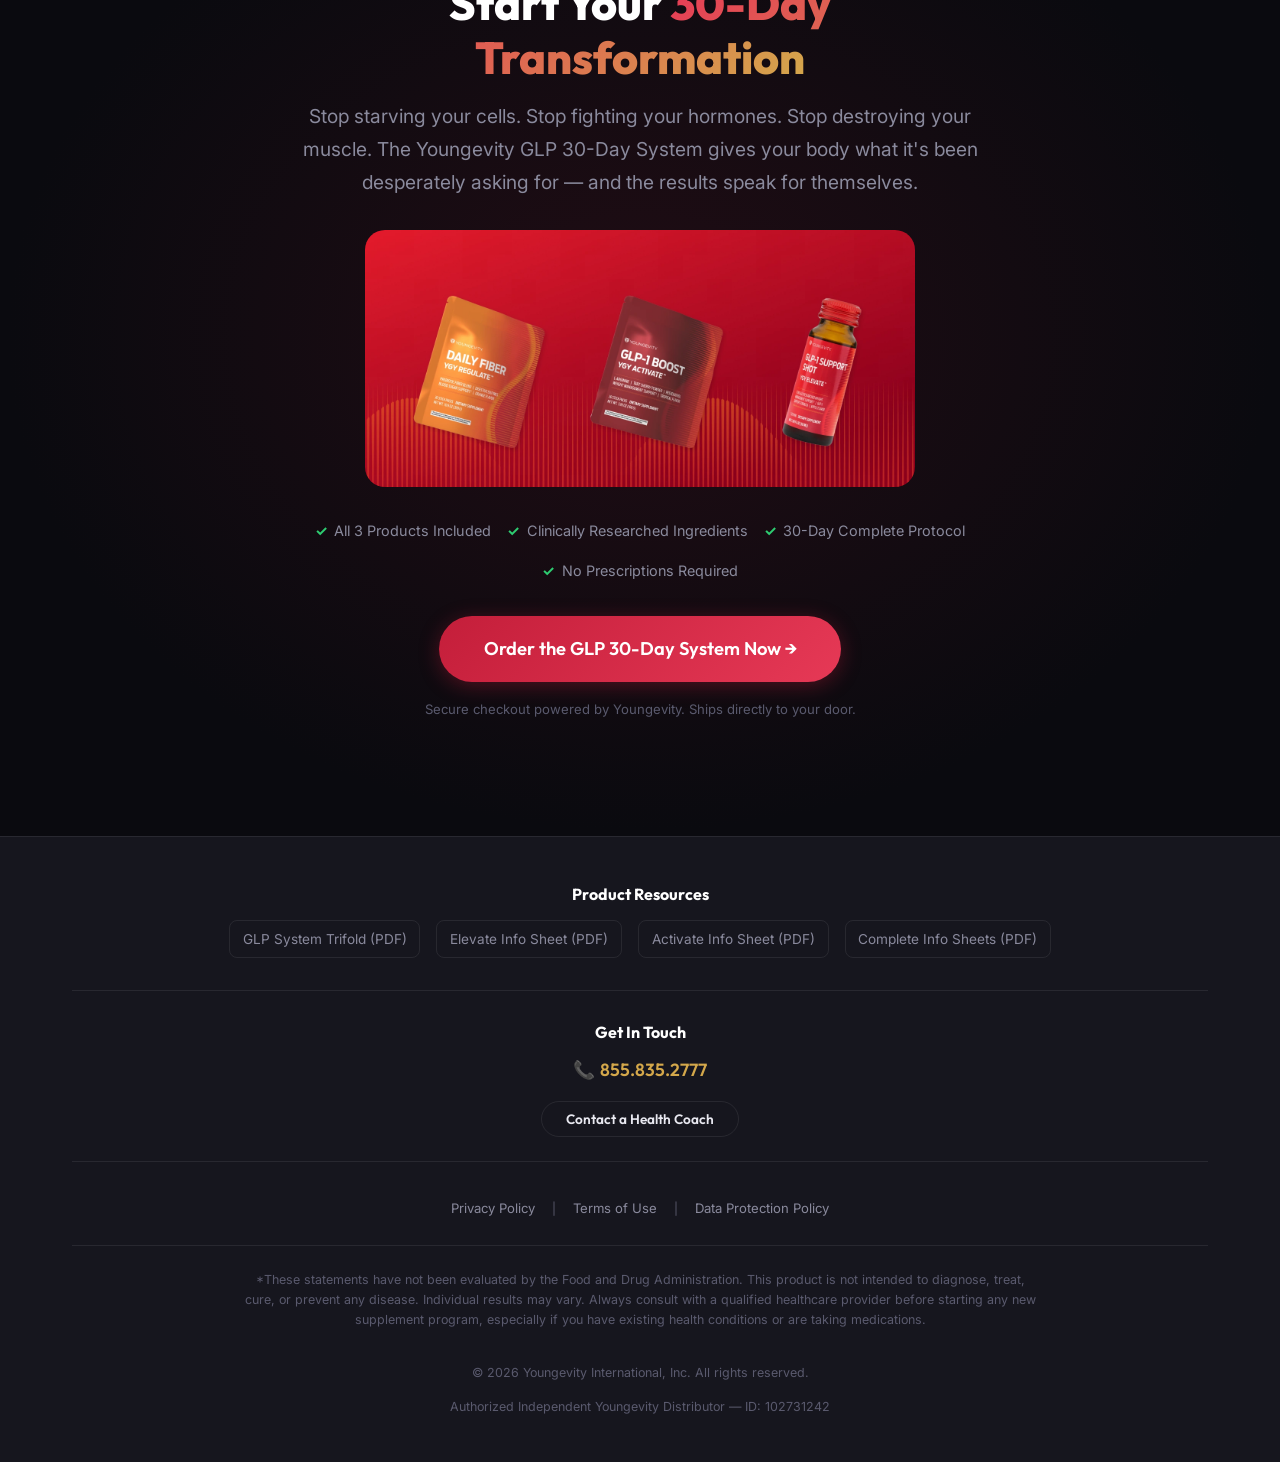
==== commit 56734b11: "Add PowerGLP logo, favicon, update domain to powerglp.com" ====
--- a/index.html
+++ b/index.html
@@ -13,6 +13,8 @@
     <link rel="preconnect" href="https://fonts.googleapis.com">
     <link rel="preconnect" href="https://fonts.gstatic.com" crossorigin>
     <link href="https://fonts.googleapis.com/css2?family=Inter:wght@300;400;500;600;700&family=Outfit:wght@400;500;600;700;800;900&display=swap" rel="stylesheet">
+    <link rel="icon" type="image/svg+xml" href="favicon.svg">
+    <link rel="canonical" href="https://powerglp.com/">
     <link rel="stylesheet" href="style.css">
 
     <!-- FAQ Schema JSON-LD -->
@@ -110,9 +112,7 @@
     <nav class="main-nav" id="main-nav">
         <div class="nav-container">
             <a href="#hero" class="nav-logo">
-                <span class="logo-ygy">YGY</span>
-                <span class="logo-divider"></span>
-                <span class="logo-text">GLP 30-Day System</span>
+                <img src="logo.png" alt="PowerGLP.com" class="nav-logo-img" style="height: 38px; width: auto;">
             </a>
             <button class="nav-toggle" id="nav-toggle" aria-label="Toggle navigation">
                 <span></span><span></span><span></span>
